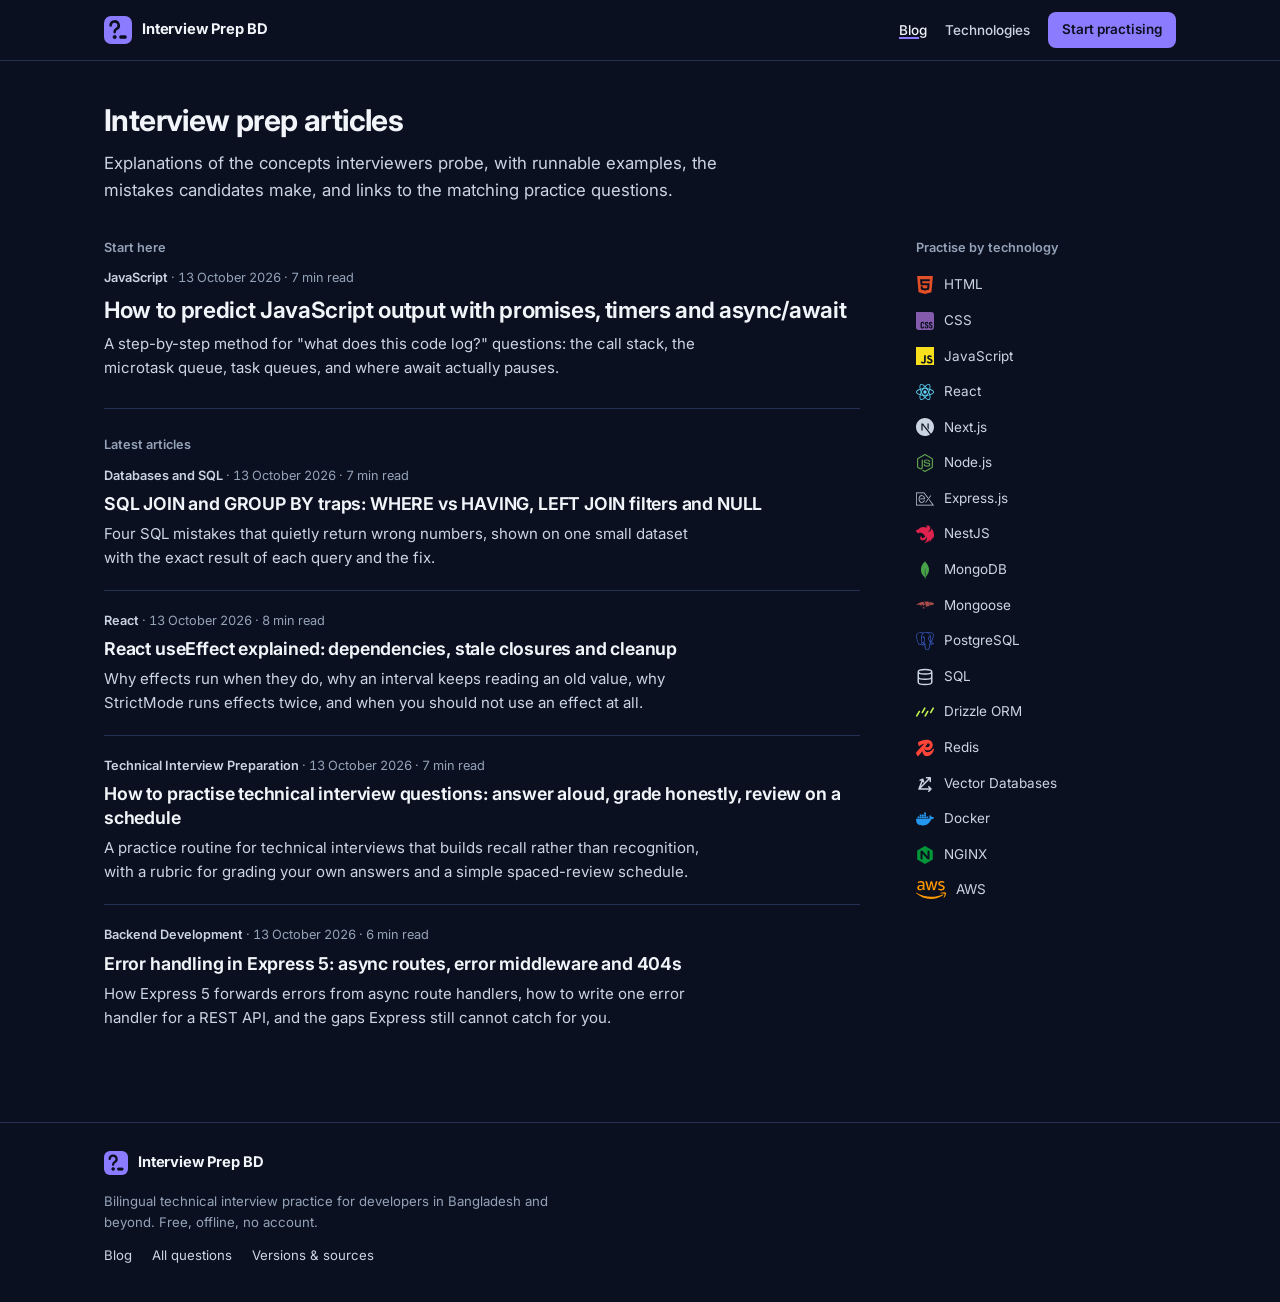
==== blog/index.html @ 9f789432 "Update UI, add blog" ====
<!doctype html>
<html lang="en" data-theme="dark">
<head>
<meta charset="utf-8">
<meta name="viewport" content="width=device-width, initial-scale=1, viewport-fit=cover">
<title>Interview prep articles | Interview Prep BD</title>
<meta name="description" content="Technical interview preparation articles on JavaScript, React, Node.js, SQL and more, with runnable examples and links to bilingual practice questions.">
<meta name="robots" content="noindex, follow">
<meta name="color-scheme" content="dark light">
<meta name="theme-color" content="#0B1020">
<link rel="icon" href="../assets/brand/favicon.svg" type="image/svg+xml">
<link rel="apple-touch-icon" href="../assets/brand/apple-touch-icon.png">
<link rel="preconnect" href="https://fonts.googleapis.com">
<link rel="preconnect" href="https://fonts.gstatic.com" crossorigin>
<link rel="stylesheet" href="https://fonts.googleapis.com/css2?family=Inter:wght@400;600;700&family=JetBrains+Mono:wght@400&display=swap">
<link rel="stylesheet" href="../styles.css">
<link rel="stylesheet" href="../blog/blog.css">
<script>try{var t=JSON.parse(localStorage.getItem('ipbd:state')).preferences.theme;if(t==='light'||t==='dark')document.documentElement.setAttribute('data-theme',t)}catch(e){}</script>
<script src="../blog/blog.js" defer></script>
</head>
<body class="blog">
<a class="skip-link" href="#main">Skip to main content</a>
<header class="site-head"><div class="site-head__in"><a class="site-brand" href="../"><svg viewBox="0 0 32 32" width="28" height="28" aria-hidden="true" focusable="false"><rect width="32" height="32" rx="8" class="mark-tile"/><g transform="translate(0 -.6)" class="mark-ink"><path d="M7.6 11.4a4.6 4.6 0 1 1 6.8 4c-1.4.8-2.2 1.6-2.2 3v.6" fill="none" stroke-width="3" stroke-linecap="round" stroke-linejoin="round"/><circle cx="12.2" cy="24.6" r="1.85"/><rect x="18" y="23.2" width="7.4" height="2.9" rx=".7"/></g></svg><span>Interview Prep BD</span></a><nav aria-label="Site"><ul class="site-nav"><li><a href="../blog/" aria-current="page">Blog</a></li><li><a href="../#/technologies">Technologies</a></li><li><a class="site-nav__cta" href="../#/practice">Start practising</a></li></ul></nav></div></header>
<main id="main" tabindex="-1">
<div class="blog-wrap"><header class="blog-head"><h1>Interview prep articles</h1><p class="post-lead">Explanations of the concepts interviewers probe, with runnable examples, the mistakes candidates make, and links to the matching practice questions.</p></header><div class="blog-grid"><div><section class="featured" aria-labelledby="featured-h"><h2 id="featured-h" class="label">Start here</h2><p class="post-meta"><span class="post-cat">JavaScript</span> · <time datetime="2026-10-13">13 October 2026</time> · 7 min read</p><h3 class="featured__title"><a href="../blog/javascript-event-loop-output-questions/">How to predict JavaScript output with promises, timers and async/await</a></h3><p class="post-item__desc">A step-by-step method for &quot;what does this code log?&quot; questions: the call stack, the microtask queue, task queues, and where await actually pauses.</p></section><section aria-labelledby="latest-h"><h2 id="latest-h" class="label">Latest articles</h2><ul class="post-list"><li class="post-item"><p class="post-meta"><span class="post-cat">Databases and SQL</span> · <time datetime="2026-10-13">13 October 2026</time> · 7 min read</p><h2 class="post-item__title"><a href="../blog/sql-joins-where-having-null/">SQL JOIN and GROUP BY traps: WHERE vs HAVING, LEFT JOIN filters and NULL</a></h2><p class="post-item__desc">Four SQL mistakes that quietly return wrong numbers, shown on one small dataset with the exact result of each query and the fix.</p></li><li class="post-item"><p class="post-meta"><span class="post-cat">React</span> · <time datetime="2026-10-13">13 October 2026</time> · 8 min read</p><h2 class="post-item__title"><a href="../blog/react-useeffect-dependencies-stale-closures/">React useEffect explained: dependencies, stale closures and cleanup</a></h2><p class="post-item__desc">Why effects run when they do, why an interval keeps reading an old value, why StrictMode runs effects twice, and when you should not use an effect at all.</p></li><li class="post-item"><p class="post-meta"><span class="post-cat">Technical Interview Preparation</span> · <time datetime="2026-10-13">13 October 2026</time> · 7 min read</p><h2 class="post-item__title"><a href="../blog/practise-technical-interview-answers/">How to practise technical interview questions: answer aloud, grade honestly, review on a schedule</a></h2><p class="post-item__desc">A practice routine for technical interviews that builds recall rather than recognition, with a rubric for grading your own answers and a simple spaced-review schedule.</p></li><li class="post-item"><p class="post-meta"><span class="post-cat">Backend Development</span> · <time datetime="2026-10-13">13 October 2026</time> · 6 min read</p><h2 class="post-item__title"><a href="../blog/express-5-error-handling/">Error handling in Express 5: async routes, error middleware and 404s</a></h2><p class="post-item__desc">How Express 5 forwards errors from async route handlers, how to write one error handler for a REST API, and the gaps Express still cannot catch for you.</p></li></ul></section></div><aside class="blog-aside"><section aria-labelledby="tech-h"><h2 id="tech-h" class="label">Practise by technology</h2><ul class="tech-links"><li><a href="../#/questions?tech=html"><svg class="tech-mark" viewBox="0 0 24 24" width="18.0" height="18" aria-hidden="true" focusable="false" style="--mark-d:#E34F26;--mark-l:#E34F26;"><path d="M1.5 0h21l-1.91 21.563L11.977 24l-8.564-2.438L1.5 0zm7.031 9.75l-.232-2.718 10.059.003.23-2.622L5.412 4.41l.698 8.01h9.126l-.326 3.426-2.91.804-2.955-.81-.188-2.11H6.248l.33 4.171L12 19.351l5.379-1.443.744-8.157H8.531z" fill="currentColor"/></svg><span>HTML</span></a></li><li><a href="../#/questions?tech=css"><svg class="tech-mark" viewBox="0 0 24 24" width="18.0" height="18" aria-hidden="true" focusable="false" style="--mark-d:#855CAD;--mark-l:#663399;"><path d="M0 0v20.16A3.84 3.84 0 0 0 3.84 24h16.32A3.84 3.84 0 0 0 24 20.16V3.84A3.84 3.84 0 0 0 20.16 0Zm14.256 13.08c1.56 0 2.28 1.08 2.304 2.64h-1.608c.024-.288-.048-.6-.144-.84-.096-.192-.288-.264-.552-.264-.456 0-.696.264-.696.84-.024.576.288.888.768 1.08.72.288 1.608.744 1.92 1.296q.432.648.432 1.656c0 1.608-.912 2.592-2.496 2.592-1.656 0-2.4-1.032-2.424-2.688h1.68c0 .792.264 1.176.792 1.176.264 0 .456-.072.552-.24.192-.312.24-1.176-.048-1.512-.312-.408-.912-.6-1.32-.816q-.828-.396-1.224-.936c-.24-.36-.36-.888-.36-1.536 0-1.44.936-2.472 2.424-2.448m5.4 0c1.584 0 2.304 1.08 2.328 2.64h-1.608c0-.288-.048-.6-.168-.84-.096-.192-.264-.264-.528-.264-.48 0-.72.264-.72.84s.288.888.792 1.08c.696.288 1.608.744 1.92 1.296.264.432.408.984.408 1.656.024 1.608-.888 2.592-2.472 2.592-1.68 0-2.424-1.056-2.448-2.688h1.68c0 .744.264 1.176.792 1.176.264 0 .456-.072.552-.24.216-.312.264-1.176-.048-1.512-.288-.408-.888-.6-1.32-.816-.552-.264-.96-.576-1.2-.936s-.36-.888-.36-1.536c-.024-1.44.912-2.472 2.4-2.448m-11.031.018c.711-.006 1.419.198 1.839.63.432.432.672 1.128.648 1.992H9.336c.024-.456-.096-.792-.432-.96-.312-.144-.768-.048-.888.24-.12.264-.192.576-.168.864v3.504c0 .744.264 1.128.768 1.128a.65.65 0 0 0 .552-.264c.168-.24.192-.552.168-.84h1.776c.096 1.632-.984 2.712-2.568 2.688-1.536 0-2.496-.864-2.472-2.472v-4.032c0-.816.24-1.44.696-1.848.432-.408 1.146-.624 1.857-.63" fill="currentColor"/></svg><span>CSS</span></a></li><li><a href="../#/questions?tech=javascript"><svg class="tech-mark" viewBox="0 0 24 24" width="18.0" height="18" aria-hidden="true" focusable="false" style="--mark-d:#F7DF1E;--mark-l:#A19114;"><path d="M0 0h24v24H0V0zm22.034 18.276c-.175-1.095-.888-2.015-3.003-2.873-.736-.345-1.554-.585-1.797-1.14-.091-.33-.105-.51-.046-.705.15-.646.915-.84 1.515-.66.39.12.75.42.976.9 1.034-.676 1.034-.676 1.755-1.125-.27-.42-.404-.601-.586-.78-.63-.705-1.469-1.065-2.834-1.034l-.705.089c-.676.165-1.32.525-1.71 1.005-1.14 1.291-.811 3.541.569 4.471 1.365 1.02 3.361 1.244 3.616 2.205.24 1.17-.87 1.545-1.966 1.41-.811-.18-1.26-.586-1.755-1.336l-1.83 1.051c.21.48.45.689.81 1.109 1.74 1.756 6.09 1.666 6.871-1.004.029-.09.24-.705.074-1.65l.046.067zm-8.983-7.245h-2.248c0 1.938-.009 3.864-.009 5.805 0 1.232.063 2.363-.138 2.711-.33.689-1.18.601-1.566.48-.396-.196-.597-.466-.83-.855-.063-.105-.11-.196-.127-.196l-1.825 1.125c.305.63.75 1.172 1.324 1.517.855.51 2.004.675 3.207.405.783-.226 1.458-.691 1.811-1.411.51-.93.402-2.07.397-3.346.012-2.054 0-4.109 0-6.179l.004-.056z" fill="currentColor"/></svg><span>JavaScript</span></a></li><li><a href="../#/questions?tech=react"><svg class="tech-mark" viewBox="0 0 24 24" width="18.0" height="18" aria-hidden="true" focusable="false" style="--mark-d:#61DAFB;--mark-l:#4499B0;"><path d="M14.23 12.004a2.236 2.236 0 0 1-2.235 2.236 2.236 2.236 0 0 1-2.236-2.236 2.236 2.236 0 0 1 2.235-2.236 2.236 2.236 0 0 1 2.236 2.236zm2.648-10.69c-1.346 0-3.107.96-4.888 2.622-1.78-1.653-3.542-2.602-4.887-2.602-.41 0-.783.093-1.106.278-1.375.793-1.683 3.264-.973 6.365C1.98 8.917 0 10.42 0 12.004c0 1.59 1.99 3.097 5.043 4.03-.704 3.113-.39 5.588.988 6.38.32.187.69.275 1.102.275 1.345 0 3.107-.96 4.888-2.624 1.78 1.654 3.542 2.603 4.887 2.603.41 0 .783-.09 1.106-.275 1.374-.792 1.683-3.263.973-6.365C22.02 15.096 24 13.59 24 12.004c0-1.59-1.99-3.097-5.043-4.032.704-3.11.39-5.587-.988-6.38-.318-.184-.688-.277-1.092-.278zm-.005 1.09v.006c.225 0 .406.044.558.127.666.382.955 1.835.73 3.704-.054.46-.142.945-.25 1.44-.96-.236-2.006-.417-3.107-.534-.66-.905-1.345-1.727-2.035-2.447 1.592-1.48 3.087-2.292 4.105-2.295zm-9.77.02c1.012 0 2.514.808 4.11 2.28-.686.72-1.37 1.537-2.02 2.442-1.107.117-2.154.298-3.113.538-.112-.49-.195-.964-.254-1.42-.23-1.868.054-3.32.714-3.707.19-.09.4-.127.563-.132zm4.882 3.05c.455.468.91.992 1.36 1.564-.44-.02-.89-.034-1.345-.034-.46 0-.915.01-1.36.034.44-.572.895-1.096 1.345-1.565zM12 8.1c.74 0 1.477.034 2.202.093.406.582.802 1.203 1.183 1.86.372.64.71 1.29 1.018 1.946-.308.655-.646 1.31-1.013 1.95-.38.66-.773 1.288-1.18 1.87-.728.063-1.466.098-2.21.098-.74 0-1.477-.035-2.202-.093-.406-.582-.802-1.204-1.183-1.86-.372-.64-.71-1.29-1.018-1.946.303-.657.646-1.313 1.013-1.954.38-.66.773-1.286 1.18-1.868.728-.064 1.466-.098 2.21-.098zm-3.635.254c-.24.377-.48.763-.704 1.16-.225.39-.435.782-.635 1.174-.265-.656-.49-1.31-.676-1.947.64-.15 1.315-.283 2.015-.386zm7.26 0c.695.103 1.365.23 2.006.387-.18.632-.405 1.282-.66 1.933-.2-.39-.41-.783-.64-1.174-.225-.392-.465-.774-.705-1.146zm3.063.675c.484.15.944.317 1.375.498 1.732.74 2.852 1.708 2.852 2.476-.005.768-1.125 1.74-2.857 2.475-.42.18-.88.342-1.355.493-.28-.958-.646-1.956-1.1-2.98.45-1.017.81-2.01 1.085-2.964zm-13.395.004c.278.96.645 1.957 1.1 2.98-.45 1.017-.812 2.01-1.086 2.964-.484-.15-.944-.318-1.37-.5-1.732-.737-2.852-1.706-2.852-2.474 0-.768 1.12-1.742 2.852-2.476.42-.18.88-.342 1.356-.494zm11.678 4.28c.265.657.49 1.312.676 1.948-.64.157-1.316.29-2.016.39.24-.375.48-.762.705-1.158.225-.39.435-.788.636-1.18zm-9.945.02c.2.392.41.783.64 1.175.23.39.465.772.705 1.143-.695-.102-1.365-.23-2.006-.386.18-.63.406-1.282.66-1.933zM17.92 16.32c.112.493.2.968.254 1.423.23 1.868-.054 3.32-.714 3.708-.147.09-.338.128-.563.128-1.012 0-2.514-.807-4.11-2.28.686-.72 1.37-1.536 2.02-2.44 1.107-.118 2.154-.3 3.113-.54zm-11.83.01c.96.234 2.006.415 3.107.532.66.905 1.345 1.727 2.035 2.446-1.595 1.483-3.092 2.295-4.11 2.295-.22-.005-.406-.05-.553-.132-.666-.38-.955-1.834-.73-3.703.054-.46.142-.944.25-1.438zm4.56.64c.44.02.89.034 1.345.034.46 0 .915-.01 1.36-.034-.44.572-.895 1.095-1.345 1.565-.455-.47-.91-.993-1.36-1.565z" fill="currentColor"/></svg><span>React</span></a></li><li><a href="../#/questions?tech=nextjs"><svg class="tech-mark" viewBox="0 0 24 24" width="18.0" height="18" aria-hidden="true" focusable="false"><path d="M18.665 21.978C16.758 23.255 14.465 24 12 24 5.377 24 0 18.623 0 12S5.377 0 12 0s12 5.377 12 12c0 3.583-1.574 6.801-4.067 9.001L9.219 7.2H7.2v9.596h1.615V9.251l9.85 12.727Zm-3.332-8.533 1.6 2.061V7.2h-1.6v6.245Z" fill="currentColor"/></svg><span>Next.js</span></a></li><li><a href="../#/questions?tech=nodejs"><svg class="tech-mark" viewBox="0 0 24 24" width="18.0" height="18" aria-hidden="true" focusable="false" style="--mark-d:#5FA04E;--mark-l:#5FA04E;"><path d="M11.998,24c-0.321,0-0.641-0.084-0.922-0.247l-2.936-1.737c-0.438-0.245-0.224-0.332-0.08-0.383 c0.585-0.203,0.703-0.25,1.328-0.604c0.065-0.037,0.151-0.023,0.218,0.017l2.256,1.339c0.082,0.045,0.197,0.045,0.272,0l8.795-5.076 c0.082-0.047,0.134-0.141,0.134-0.238V6.921c0-0.099-0.053-0.192-0.137-0.242l-8.791-5.072c-0.081-0.047-0.189-0.047-0.271,0 L3.075,6.68C2.99,6.729,2.936,6.825,2.936,6.921v10.15c0,0.097,0.054,0.189,0.139,0.235l2.409,1.392 c1.307,0.654,2.108-0.116,2.108-0.89V7.787c0-0.142,0.114-0.253,0.256-0.253h1.115c0.139,0,0.255,0.112,0.255,0.253v10.021 c0,1.745-0.95,2.745-2.604,2.745c-0.508,0-0.909,0-2.026-0.551L2.28,18.675c-0.57-0.329-0.922-0.945-0.922-1.604V6.921 c0-0.659,0.353-1.275,0.922-1.603l8.795-5.082c0.557-0.315,1.296-0.315,1.848,0l8.794,5.082c0.57,0.329,0.924,0.944,0.924,1.603 v10.15c0,0.659-0.354,1.273-0.924,1.604l-8.794,5.078C12.643,23.916,12.324,24,11.998,24z M19.099,13.993 c0-1.9-1.284-2.406-3.987-2.763c-2.731-0.361-3.009-0.548-3.009-1.187c0-0.528,0.235-1.233,2.258-1.233 c1.807,0,2.473,0.389,2.747,1.607c0.024,0.115,0.129,0.199,0.247,0.199h1.141c0.071,0,0.138-0.031,0.186-0.081 c0.048-0.054,0.074-0.123,0.067-0.196c-0.177-2.098-1.571-3.076-4.388-3.076c-2.508,0-4.004,1.058-4.004,2.833 c0,1.925,1.488,2.457,3.895,2.695c2.88,0.282,3.103,0.703,3.103,1.269c0,0.983-0.789,1.402-2.642,1.402 c-2.327,0-2.839-0.584-3.011-1.742c-0.02-0.124-0.126-0.215-0.253-0.215h-1.137c-0.141,0-0.254,0.112-0.254,0.253 c0,1.482,0.806,3.248,4.655,3.248C17.501,17.007,19.099,15.91,19.099,13.993z" fill="currentColor"/></svg><span>Node.js</span></a></li><li><a href="../#/questions?tech=express"><svg class="tech-mark" viewBox="0 0 24 24" width="18.0" height="18" aria-hidden="true" focusable="false"><path d="M12.262 16.666h1.146l6.975-9.325H19.22zm9.778 1.441v.004l-4.334-5.706-.557.74 4.873 6.682H.945V4.173h9.505l5.026 6.7.574-.772-4.374-5.928h.003l-.719-.945H0v17.544h24zM10.917 8.705a3.8 3.8 0 0 0-1.292-1.183q-.796-.45-1.916-.45c-.746 0-1.37.14-1.906.424a3.76 3.76 0 0 0-1.31 1.12 4.9 4.9 0 0 0-.75 1.581 7.17 7.17 0 0 0 0 3.696c.148.567.402 1.101.75 1.573a3.5 3.5 0 0 0 1.31 1.066q.803.39 1.906.389 1.77 0 2.739-.868.966-.867 1.328-2.457h-1.139q-.271 1.084-.977 1.734-.704.651-1.952.65-.812 0-1.392-.342a3.1 3.1 0 0 1-.957-.869 3.5 3.5 0 0 1-.551-1.182 5 5 0 0 1-.17-1.133 9 9 0 0 0-.015-.286 4.5 4.5 0 0 1 .015-.829c.047-.418.147-.83.296-1.223A3.7 3.7 0 0 1 5.54 9.05a2.9 2.9 0 0 1 .922-.742q.541-.28 1.246-.28c.47 0 .869.093 1.23.28q.541.281.922.742.379.461.587 1.057t.225 1.246H5.625l.004.957h6.182a7.3 7.3 0 0 0-.18-1.924 4.9 4.9 0 0 0-.715-1.68z" fill="currentColor"/></svg><span>Express.js</span></a></li><li><a href="../#/questions?tech=nestjs"><svg class="tech-mark" viewBox="0 0 24 24" width="18.0" height="18" aria-hidden="true" focusable="false" style="--mark-d:#E0234E;--mark-l:#E0234E;"><path d="M14.131.047c-.173 0-.334.037-.483.087.316.21.49.49.576.806.007.043.019.074.025.117a.681.681 0 0 1 .013.112c.024.545-.143.614-.26.936-.18.415-.13.861.086 1.22a.74.74 0 0 0 .074.137c-.235-1.568 1.073-1.803 1.314-2.293.019-.428-.334-.713-.613-.911a1.37 1.37 0 0 0-.732-.21zM16.102.4c-.024.143-.006.106-.012.18-.006.05-.006.112-.012.161-.013.05-.025.1-.044.149-.012.05-.03.1-.05.149l-.067.142c-.02.025-.031.05-.05.075l-.037.055a2.152 2.152 0 0 1-.093.124c-.037.038-.068.081-.112.112v.006c-.037.031-.074.068-.118.1-.13.099-.278.173-.415.266-.043.03-.087.056-.124.093a.906.906 0 0 0-.118.099c-.043.037-.074.074-.111.118-.031.037-.068.08-.093.124a1.582 1.582 0 0 0-.087.13c-.025.05-.043.093-.068.142-.019.05-.037.093-.05.143a2.007 2.007 0 0 0-.043.155c-.006.025-.006.056-.012.08-.007.025-.007.05-.013.075 0 .05-.006.105-.006.155 0 .037 0 .074.006.111 0 .05.006.1.019.155.006.05.018.1.03.15.02.049.032.098.05.148.013.03.031.062.044.087l-1.426-.552c-.241-.068-.477-.13-.719-.186l-.39-.093c-.372-.074-.75-.13-1.128-.167-.013 0-.019-.006-.031-.006A11.082 11.082 0 0 0 8.9 2.855c-.378.025-.756.074-1.134.136a12.45 12.45 0 0 0-.837.174l-.279.074c-.092.037-.18.08-.266.118l-.205.093c-.012.006-.024.006-.03.012-.063.031-.118.056-.174.087a2.738 2.738 0 0 0-.236.118c-.043.018-.086.043-.124.062a.559.559 0 0 1-.055.03c-.056.032-.112.063-.162.094a1.56 1.56 0 0 0-.148.093c-.044.03-.087.055-.124.086-.006.007-.013.007-.019.013-.037.025-.08.056-.118.087l-.012.012-.093.074c-.012.007-.025.019-.037.025-.031.025-.062.056-.093.08-.006.013-.019.02-.025.025-.037.038-.074.069-.111.106-.007 0-.007.006-.013.012a1.742 1.742 0 0 0-.111.106c-.007.006-.007.012-.013.012a1.454 1.454 0 0 0-.093.1c-.012.012-.03.024-.043.036a1.374 1.374 0 0 1-.106.112c-.006.012-.018.019-.024.03-.05.05-.093.1-.143.15l-.018.018c-.1.106-.205.211-.317.304-.111.1-.229.192-.347.273a3.777 3.777 0 0 1-.762.421c-.13.056-.267.106-.403.149-.26.056-.527.161-.756.18-.05 0-.105.012-.155.018l-.155.037-.149.056c-.05.019-.099.044-.148.068-.044.031-.093.056-.137.087a1.011 1.011 0 0 0-.124.106c-.043.03-.087.074-.124.111-.037.043-.074.08-.105.124-.031.05-.068.093-.093.143a1.092 1.092 0 0 0-.087.142c-.025.056-.05.106-.068.161-.019.05-.037.106-.056.161-.012.05-.025.1-.03.15 0 .005-.007.012-.007.018-.012.056-.012.13-.019.167C.006 7.95 0 7.986 0 8.03a.657.657 0 0 0 .074.31v.006c.019.037.044.075.069.112.024.037.05.074.08.111.031.031.068.069.106.1a.906.906 0 0 0 .117.099c.149.13.186.173.378.272.031.019.062.031.1.05.006 0 .012.006.018.006 0 .013 0 .019.006.031a1.272 1.272 0 0 0 .08.298c.02.037.032.074.05.111.007.013.013.025.02.031.024.05.049.093.073.137l.093.13c.031.037.069.08.106.118.037.037.074.068.118.105 0 0 .006.006.012.006.037.031.074.062.112.087a.986.986 0 0 0 .136.08c.043.025.093.05.142.069a.73.73 0 0 0 .124.043c.007.006.013.006.025.012.025.007.056.013.08.019-.018.335-.024.65.026.762.055.124.328-.254.6-.688-.036.428-.061.93 0 1.079.069.155.44-.329.763-.862 4.395-1.016 8.405 2.02 8.826 6.31-.08-.67-.905-1.041-1.283-.948-.186.458-.502 1.047-1.01 1.413.043-.41.025-.83-.062-1.24a4.009 4.009 0 0 1-.769 1.562c-.588.043-1.177-.242-1.487-.67-.025-.018-.031-.055-.05-.08-.018-.043-.037-.087-.05-.13a.515.515 0 0 1-.037-.13c-.006-.044-.006-.087-.006-.137v-.093a.992.992 0 0 1 .031-.13c.013-.043.025-.086.044-.13.024-.043.043-.087.074-.13.105-.298.105-.54-.087-.682a.706.706 0 0 0-.118-.062c-.024-.006-.055-.018-.08-.025l-.05-.018a.847.847 0 0 0-.13-.031.472.472 0 0 0-.13-.019 1.01 1.01 0 0 0-.136-.012c-.031 0-.062.006-.093.006a.484.484 0 0 0-.137.019c-.043.006-.086.012-.13.024a1.068 1.068 0 0 0-.13.044c-.043.018-.08.037-.124.056-.037.018-.074.043-.118.062-1.444.942-.582 3.148.403 3.787-.372.068-.75.148-.855.229l-.013.012c.267.161.546.298.837.416.397.13.818.247 1.004.297v.006a5.996 5.996 0 0 0 1.562.112c2.746-.192 4.996-2.281 5.405-5.033l.037.161c.019.112.043.23.056.347v.006c.012.056.018.112.025.162v.024c.006.056.012.112.012.162.006.068.012.136.012.204v.1c0 .03.007.067.007.098 0 .038-.007.075-.007.112v.087c0 .043-.006.08-.006.124 0 .025 0 .05-.006.08 0 .044-.006.087-.006.137-.006.018-.006.037-.006.055l-.02.143c0 .019 0 .037-.005.056-.007.062-.019.118-.025.18v.012l-.037.174v.018l-.037.167c0 .007-.007.02-.007.025a1.663 1.663 0 0 1-.043.168v.018c-.019.062-.037.118-.05.174-.006.006-.006.012-.006.012l-.056.186c-.024.062-.043.118-.068.18-.025.062-.043.124-.068.18-.025.062-.05.117-.074.18h-.007c-.024.055-.05.117-.08.173a.302.302 0 0 1-.019.043c-.006.006-.006.013-.012.019a5.867 5.867 0 0 1-1.742 2.082c-.05.031-.099.069-.149.106-.012.012-.03.018-.043.03a2.603 2.603 0 0 1-.136.094l.018.037h.007l.26-.037h.006c.161-.025.322-.056.483-.087.044-.006.093-.019.137-.031l.087-.019c.043-.006.086-.018.13-.024.037-.013.074-.02.111-.031.62-.15 1.221-.354 1.798-.595a9.926 9.926 0 0 1-3.85 3.142c.714-.05 1.426-.167 2.114-.366a9.903 9.903 0 0 0 5.857-4.68 9.893 9.893 0 0 1-1.667 3.986 9.758 9.758 0 0 0 1.655-1.376 9.824 9.824 0 0 0 2.61-5.268c.21.98.272 1.99.18 2.987 4.474-6.241.371-12.712-1.346-14.416-.006-.013-.012-.019-.012-.031-.006.006-.006.006-.006.012 0-.006 0-.006-.007-.012 0 .074-.006.148-.012.223a8.34 8.34 0 0 1-.062.415c-.03.136-.068.273-.105.41-.044.13-.093.266-.15.396a5.322 5.322 0 0 1-.185.378 4.735 4.735 0 0 1-.477.688c-.093.111-.192.21-.292.31a3.994 3.994 0 0 1-.18.155l-.142.124a3.459 3.459 0 0 1-.347.241 4.295 4.295 0 0 1-.366.211c-.13.062-.26.118-.39.174a4.364 4.364 0 0 1-.818.223c-.143.025-.285.037-.422.05a4.914 4.914 0 0 1-.297.012 4.66 4.66 0 0 1-.422-.025 3.137 3.137 0 0 1-.421-.062 3.136 3.136 0 0 1-.415-.105h-.007c.137-.013.273-.025.41-.05a4.493 4.493 0 0 0 .818-.223c.136-.05.266-.112.39-.174.13-.062.248-.13.372-.204.118-.08.235-.161.347-.248.112-.087.217-.18.316-.279.105-.093.198-.198.291-.304.093-.111.18-.223.26-.334.013-.019.026-.044.038-.062.062-.1.124-.199.18-.298a4.272 4.272 0 0 0 .334-.775c.044-.13.075-.266.106-.403.025-.142.05-.278.062-.415.012-.142.025-.285.025-.421 0-.1-.007-.199-.013-.298a6.726 6.726 0 0 0-.05-.415 4.493 4.493 0 0 0-.092-.415c-.044-.13-.087-.267-.137-.397-.05-.13-.111-.26-.173-.384-.069-.124-.137-.248-.211-.366a6.843 6.843 0 0 0-.248-.34c-.093-.106-.186-.212-.285-.317a3.878 3.878 0 0 0-.161-.155c-.28-.217-.57-.421-.862-.607a1.154 1.154 0 0 0-.124-.062 2.415 2.415 0 0 0-.589-.26Z" fill="currentColor"/></svg><span>NestJS</span></a></li><li><a href="../#/questions?tech=mongodb"><svg class="tech-mark" viewBox="0 0 24 24" width="18.0" height="18" aria-hidden="true" focusable="false" style="--mark-d:#47A248;--mark-l:#47A248;"><path d="M17.193 9.555c-1.264-5.58-4.252-7.414-4.573-8.115-.28-.394-.53-.954-.735-1.44-.036.495-.055.685-.523 1.184-.723.566-4.438 3.682-4.74 10.02-.282 5.912 4.27 9.435 4.888 9.884l.07.05A73.49 73.49 0 0111.91 24h.481c.114-1.032.284-2.056.51-3.07.417-.296.604-.463.85-.693a11.342 11.342 0 003.639-8.464c.01-.814-.103-1.662-.197-2.218zm-5.336 8.195s0-8.291.275-8.29c.213 0 .49 10.695.49 10.695-.381-.045-.765-1.76-.765-2.405z" fill="currentColor"/></svg><span>MongoDB</span></a></li><li><a href="../#/questions?tech=mongoose"><svg class="tech-mark" viewBox="0 0 24 24" width="18.0" height="18" aria-hidden="true" focusable="false" style="--mark-d:#AC4C4C;--mark-l:#880000;"><path d="M14.014 7.37a9.162 9.162 0 0 0-.808.025c-.218.017-.434.072-.65.11.229.118.456.213.68.315.225.103.436.232.629.387-.253-.097-.499-.208-.752-.298a8.046 8.046 0 0 0-1.624-.421c-.273-.037-.546-.073-.819.005-.276.078-.354.18-.38.458-.04.46.098.887.281 1.298a4.432 4.432 0 0 0 1.185 1.573c.391.335.825.598 1.305.787.136.053.274.103.411.155l-.009.032c-.263-.072-.532-.126-.787-.22a4.14 4.14 0 0 1-1.222-.73 4.16 4.16 0 0 1-1.007-1.22 3.43 3.43 0 0 1-.43-1.609l-.012.005C4.891 7.488.402 11.595.035 11.94l-.034.014c-.002.005 0 .01.003.016L0 11.974l.005-.002c.004.008.01.016.013.024.087-.019.173-.042.26-.054l.069-.01c.324-.115.655-.205.997-.253.484-.069.985-.159 1.48-.156.468.002.943.074 1.402.153.129.022.255.052.38.087.335.075.65.21.933.391l.06.03c.403.19.758.47 1.038.811.052.057.141.116.187.178.096.114.142.236.303.363v-1.737h2.01l.939 1.733.942-1.733h2.07v3.357l.343-.226s.375-1 2.116-1.14l1.996-.064c-.308-.637-.307-.637-.159-.83.147-.19 1.28-.314 1.48-.433l2.912-.588c.007-.022.015.012.03.007.072-.022.147-.037.25-.061l.66-.16c.042-.025.093-.034.14-.05.308-.107.577-.245.726-.573.145-.319.339-.616.41-.967.022-.111.003-.208-.078-.288-.097-.096-.222-.138-.35-.171-.421-.173-.84-.35-1.264-.513-.261-.101-.529-.185-.795-.27a30.574 30.574 0 0 0-.794-.243c-.244-.072-.49-.138-.736-.205-.24-.066-.48-.133-.72-.192-.282-.07-.565-.13-.847-.195-.215-.05-.428-.102-.644-.146-.234-.047-.47-.089-.706-.13-.302-.053-.602-.112-.905-.153-.366-.05-.734-.082-1.101-.125-.345-.04-.691-.065-1.038-.07zm-3.303.767a.154.154 0 0 1 .056.007c.42.13.83.277 1.216.491.365.203.695.45.979.756.012.013.02.028.036.05l-.645-.293-.021.026.37.551-.022.022a1.986 1.986 0 0 0-.665-.322l-.02.02.633.74-.416-.136-.017.02c.163.27.376.505.58.775-.354-.2-.665-.42-.956-.669a4.488 4.488 0 0 1-1.01-1.185c-.107-.19-.201-.385-.222-.606a.468.468 0 0 1 .011-.15.123.123 0 0 1 .113-.097zm5.424.668c.154.002.311-.006.464.015.278.037.555.092.832.14.158.027.317.052.474.086.297.064.594.133.89.2.196.046.392.092.587.14l-.329.161c-.365.027-.731.055-1.097.057a3.268 3.268 0 0 1-.675-.074c-.28-.058-.514-.196-.652-.466-.02-.04-.09-.063-.14-.078-.18-.054-.362-.1-.544-.168.063-.005.126-.014.19-.013zm3.223 2.635.005.02c-.08.022-.16.042-.239.067-.455.14-.916.266-1.363.428-.28.101-.544.25-.81.388-.233.119-.315.322-.287.575.019.162.04.324.055.488a1.786 1.786 0 0 1-.288-.701c-.035-.169.058-.273.18-.365.238-.178.496-.318.777-.41.35-.117.702-.233 1.059-.325.251-.065.513-.09.77-.133.048-.008.094-.021.141-.032zM9.141 13.955v2.676h1.869l.064-.066v-2.61l-.97 1.495z" fill="currentColor"/></svg><span>Mongoose</span></a></li><li><a href="../#/questions?tech=postgresql"><svg class="tech-mark" viewBox="0 0 24 24" width="18.0" height="18" aria-hidden="true" focusable="false" style="--mark-d:#4169E1;--mark-l:#4169E1;"><path d="M23.5594 14.7228a.5269.5269 0 0 0-.0563-.1191c-.139-.2632-.4768-.3418-1.0074-.2321-1.6533.3411-2.2935.1312-2.5256-.0191 1.342-2.0482 2.445-4.522 3.0411-6.8297.2714-1.0507.7982-3.5237.1222-4.7316a1.5641 1.5641 0 0 0-.1509-.235C21.6931.9086 19.8007.0248 17.5099.0005c-1.4947-.0158-2.7705.3461-3.1161.4794a9.449 9.449 0 0 0-.5159-.0816 8.044 8.044 0 0 0-1.3114-.1278c-1.1822-.0184-2.2038.2642-3.0498.8406-.8573-.3211-4.7888-1.645-7.2219.0788C.9359 2.1526.3086 3.8733.4302 6.3043c.0409.818.5069 3.334 1.2423 5.7436.4598 1.5065.9387 2.7019 1.4334 3.582.553.9942 1.1259 1.5933 1.7143 1.7895.4474.1491 1.1327.1441 1.8581-.7279.8012-.9635 1.5903-1.8258 1.9446-2.2069.4351.2355.9064.3625 1.39.3772a.0569.0569 0 0 0 .0004.0041 11.0312 11.0312 0 0 0-.2472.3054c-.3389.4302-.4094.5197-1.5002.7443-.3102.064-1.1344.2339-1.1464.8115-.0025.1224.0329.2309.0919.3268.2269.4231.9216.6097 1.015.6331 1.3345.3335 2.5044.092 3.3714-.6787-.017 2.231.0775 4.4174.3454 5.0874.2212.5529.7618 1.9045 2.4692 1.9043.2505 0 .5263-.0291.8296-.0941 1.7819-.3821 2.5557-1.1696 2.855-2.9059.1503-.8707.4016-2.8753.5388-4.1012.0169-.0703.0357-.1207.057-.1362.0007-.0005.0697-.0471.4272.0307a.3673.3673 0 0 0 .0443.0068l.2539.0223.0149.001c.8468.0384 1.9114-.1426 2.5312-.4308.6438-.2988 1.8057-1.0323 1.5951-1.6698zM2.371 11.8765c-.7435-2.4358-1.1779-4.8851-1.2123-5.5719-.1086-2.1714.4171-3.6829 1.5623-4.4927 1.8367-1.2986 4.8398-.5408 6.108-.13-.0032.0032-.0066.0061-.0098.0094-2.0238 2.044-1.9758 5.536-1.9708 5.7495-.0002.0823.0066.1989.0162.3593.0348.5873.0996 1.6804-.0735 2.9184-.1609 1.1504.1937 2.2764.9728 3.0892.0806.0841.1648.1631.2518.2374-.3468.3714-1.1004 1.1926-1.9025 2.1576-.5677.6825-.9597.5517-1.0886.5087-.3919-.1307-.813-.5871-1.2381-1.3223-.4796-.839-.9635-2.0317-1.4155-3.5126zm6.0072 5.0871c-.1711-.0428-.3271-.1132-.4322-.1772.0889-.0394.2374-.0902.4833-.1409 1.2833-.2641 1.4815-.4506 1.9143-1.0002.0992-.126.2116-.2687.3673-.4426a.3549.3549 0 0 0 .0737-.1298c.1708-.1513.2724-.1099.4369-.0417.156.0646.3078.26.3695.4752.0291.1016.0619.2945-.0452.4444-.9043 1.2658-2.2216 1.2494-3.1676 1.0128zm2.094-3.988-.0525.141c-.133.3566-.2567.6881-.3334 1.003-.6674-.0021-1.3168-.2872-1.8105-.8024-.6279-.6551-.9131-1.5664-.7825-2.5004.1828-1.3079.1153-2.4468.079-3.0586-.005-.0857-.0095-.1607-.0122-.2199.2957-.2621 1.6659-.9962 2.6429-.7724.4459.1022.7176.4057.8305.928.5846 2.7038.0774 3.8307-.3302 4.7363-.084.1866-.1633.3629-.2311.5454zm7.3637 4.5725c-.0169.1768-.0358.376-.0618.5959l-.146.4383a.3547.3547 0 0 0-.0182.1077c-.0059.4747-.054.6489-.115.8693-.0634.2292-.1353.4891-.1794 1.0575-.11 1.4143-.8782 2.2267-2.4172 2.5565-1.5155.3251-1.7843-.4968-2.0212-1.2217a6.5824 6.5824 0 0 0-.0769-.2266c-.2154-.5858-.1911-1.4119-.1574-2.5551.0165-.5612-.0249-1.9013-.3302-2.6462.0044-.2932.0106-.5909.019-.8918a.3529.3529 0 0 0-.0153-.1126 1.4927 1.4927 0 0 0-.0439-.208c-.1226-.4283-.4213-.7866-.7797-.9351-.1424-.059-.4038-.1672-.7178-.0869.067-.276.1831-.5875.309-.9249l.0529-.142c.0595-.16.134-.3257.213-.5012.4265-.9476 1.0106-2.2453.3766-5.1772-.2374-1.0981-1.0304-1.6343-2.2324-1.5098-.7207.0746-1.3799.3654-1.7088.5321a5.6716 5.6716 0 0 0-.1958.1041c.0918-1.1064.4386-3.1741 1.7357-4.4823a4.0306 4.0306 0 0 1 .3033-.276.3532.3532 0 0 0 .1447-.0644c.7524-.5706 1.6945-.8506 2.802-.8325.4091.0067.8017.0339 1.1742.081 1.939.3544 3.2439 1.4468 4.0359 2.3827.8143.9623 1.2552 1.9315 1.4312 2.4543-1.3232-.1346-2.2234.1268-2.6797.779-.9926 1.4189.543 4.1729 1.2811 5.4964.1353.2426.2522.4522.2889.5413.2403.5825.5515.9713.7787 1.2552.0696.087.1372.1714.1885.245-.4008.1155-1.1208.3825-1.0552 1.717-.0123.1563-.0423.4469-.0834.8148-.0461.2077-.0702.4603-.0994.7662zm.8905-1.6211c-.0405-.8316.2691-.9185.5967-1.0105a2.8566 2.8566 0 0 0 .135-.0406 1.202 1.202 0 0 0 .1342.103c.5703.3765 1.5823.4213 3.0068.1344-.2016.1769-.5189.3994-.9533.6011-.4098.1903-1.0957.333-1.7473.3636-.7197.0336-1.0859-.0807-1.1721-.151zm.5695-9.2712c-.0059.3508-.0542.6692-.1054 1.0017-.055.3576-.112.7274-.1264 1.1762-.0142.4368.0404.8909.0932 1.3301.1066.887.216 1.8003-.2075 2.7014a3.5272 3.5272 0 0 1-.1876-.3856c-.0527-.1276-.1669-.3326-.3251-.6162-.6156-1.1041-2.0574-3.6896-1.3193-4.7446.3795-.5427 1.3408-.5661 2.1781-.463zm.2284 7.0137a12.3762 12.3762 0 0 0-.0853-.1074l-.0355-.0444c.7262-1.1995.5842-2.3862.4578-3.4385-.0519-.4318-.1009-.8396-.0885-1.2226.0129-.4061.0666-.7543.1185-1.0911.0639-.415.1288-.8443.1109-1.3505.0134-.0531.0188-.1158.0118-.1902-.0457-.4855-.5999-1.938-1.7294-3.253-.6076-.7073-1.4896-1.4972-2.6889-2.0395.5251-.1066 1.2328-.2035 2.0244-.1859 2.0515.0456 3.6746.8135 4.8242 2.2824a.908.908 0 0 1 .0667.1002c.7231 1.3556-.2762 6.2751-2.9867 10.5405zm-8.8166-6.1162c-.025.1794-.3089.4225-.6211.4225a.5821.5821 0 0 1-.0809-.0056c-.1873-.026-.3765-.144-.5059-.3156-.0458-.0605-.1203-.178-.1055-.2844.0055-.0401.0261-.0985.0925-.1488.1182-.0894.3518-.1226.6096-.0867.3163.0441.6426.1938.6113.4186zm7.9305-.4114c.0111.0792-.049.201-.1531.3102-.0683.0717-.212.1961-.4079.2232a.5456.5456 0 0 1-.075.0052c-.2935 0-.5414-.2344-.5607-.3717-.024-.1765.2641-.3106.5611-.352.297-.0414.6111.0088.6356.1851z" fill="currentColor"/></svg><span>PostgreSQL</span></a></li><li><a href="../#/questions?tech=sql"><svg class="tech-mark" viewBox="0 0 24 24" width="18.0" height="18" aria-hidden="true" focusable="false"><path d="M12 8c4.97 0 9-1.34 9-3s-4.03-3-9-3-9 1.34-9 3 4.03 3 9 3z M21 12c0 1.66-4 3-9 3s-9-1.34-9-3 M3 5v14c0 1.66 4 3 9 3s9-1.34 9-3V5" fill="none" stroke="currentColor" stroke-width="2" stroke-linecap="round" stroke-linejoin="round"/></svg><span>SQL</span></a></li><li><a href="../#/questions?tech=drizzle"><svg class="tech-mark" viewBox="0 0 24 24" width="18.0" height="18" aria-hidden="true" focusable="false" style="--mark-d:#C5F74F;--mark-l:#76942F;"><path d="M5.353 11.823a1.036 1.036 0 0 0-.395-1.422 1.063 1.063 0 0 0-1.437.399L.138 16.702a1.035 1.035 0 0 0 .395 1.422 1.063 1.063 0 0 0 1.437-.398l3.383-5.903Zm11.216 0a1.036 1.036 0 0 0-.394-1.422 1.064 1.064 0 0 0-1.438.399l-3.382 5.902a1.036 1.036 0 0 0 .394 1.422c.506.283 1.15.104 1.438-.398l3.382-5.903Zm7.293-4.525a1.036 1.036 0 0 0-.395-1.422 1.062 1.062 0 0 0-1.437.399l-3.383 5.902a1.036 1.036 0 0 0 .395 1.422 1.063 1.063 0 0 0 1.437-.399l3.383-5.902Zm-11.219 0a1.035 1.035 0 0 0-.394-1.422 1.064 1.064 0 0 0-1.438.398l-3.382 5.903a1.036 1.036 0 0 0 .394 1.422c.506.282 1.15.104 1.438-.399l3.382-5.902Z" fill="currentColor"/></svg><span>Drizzle ORM</span></a></li><li><a href="../#/questions?tech=redis"><svg class="tech-mark" viewBox="0 0 24 24" width="18.0" height="18" aria-hidden="true" focusable="false" style="--mark-d:#FF4438;--mark-l:#FF4438;"><path d="M22.71 13.145c-1.66 2.092-3.452 4.483-7.038 4.483-3.203 0-4.397-2.825-4.48-5.12.701 1.484 2.073 2.685 4.214 2.63 4.117-.133 6.94-3.852 6.94-7.239 0-4.05-3.022-6.972-8.268-6.972-3.752 0-8.4 1.428-11.455 3.685C2.59 6.937 3.885 9.958 4.35 9.626c2.648-1.904 4.748-3.13 6.784-3.744C8.12 9.244.886 17.05 0 18.425c.1 1.261 1.66 4.648 2.424 4.648.232 0 .431-.133.664-.365a100.49 100.49 0 0 0 5.54-6.765c.222 3.104 1.748 6.898 6.014 6.898 3.819 0 7.604-2.756 9.33-8.965.2-.764-.73-1.361-1.261-.73zm-4.349-5.013c0 1.959-1.926 2.922-3.685 2.922-.941 0-1.664-.247-2.235-.568 1.051-1.592 2.092-3.225 3.21-4.973 1.972.334 2.71 1.43 2.71 2.619z" fill="currentColor"/></svg><span>Redis</span></a></li><li><a href="../#/questions?tech=vectordb"><svg class="tech-mark" viewBox="0 0 24 24" width="18.0" height="18" aria-hidden="true" focusable="false"><path d="M4 20 19 5 M19 5h-5 M19 5v5 M4 20h16 M20 20l-3-3 M20 20l-3 3 M4 20 9 7 M9 7l-3.4 1.2 M9 7l1 3.4" fill="none" stroke="currentColor" stroke-width="2" stroke-linecap="round" stroke-linejoin="round"/></svg><span>Vector Databases</span></a></li><li><a href="../#/questions?tech=docker"><svg class="tech-mark" viewBox="0 0 24 24" width="18.0" height="18" aria-hidden="true" focusable="false" style="--mark-d:#2496ED;--mark-l:#2496ED;"><path d="M13.983 11.078h2.119a.186.186 0 00.186-.185V9.006a.186.186 0 00-.186-.186h-2.119a.185.185 0 00-.185.185v1.888c0 .102.083.185.185.185m-2.954-5.43h2.118a.186.186 0 00.186-.186V3.574a.186.186 0 00-.186-.185h-2.118a.185.185 0 00-.185.185v1.888c0 .102.082.185.185.185m0 2.716h2.118a.187.187 0 00.186-.186V6.29a.186.186 0 00-.186-.185h-2.118a.185.185 0 00-.185.185v1.887c0 .102.082.185.185.186m-2.93 0h2.12a.186.186 0 00.184-.186V6.29a.185.185 0 00-.185-.185H8.1a.185.185 0 00-.185.185v1.887c0 .102.083.185.185.186m-2.964 0h2.119a.186.186 0 00.185-.186V6.29a.185.185 0 00-.185-.185H5.136a.186.186 0 00-.186.185v1.887c0 .102.084.185.186.186m5.893 2.715h2.118a.186.186 0 00.186-.185V9.006a.186.186 0 00-.186-.186h-2.118a.185.185 0 00-.185.185v1.888c0 .102.082.185.185.185m-2.93 0h2.12a.185.185 0 00.184-.185V9.006a.185.185 0 00-.184-.186h-2.12a.185.185 0 00-.184.185v1.888c0 .102.083.185.185.185m-2.964 0h2.119a.185.185 0 00.185-.185V9.006a.185.185 0 00-.184-.186h-2.12a.186.186 0 00-.186.186v1.887c0 .102.084.185.186.185m-2.92 0h2.12a.185.185 0 00.184-.185V9.006a.185.185 0 00-.184-.186h-2.12a.185.185 0 00-.184.185v1.888c0 .102.082.185.185.185M23.763 9.89c-.065-.051-.672-.51-1.954-.51-.338.001-.676.03-1.01.087-.248-1.7-1.653-2.53-1.716-2.566l-.344-.199-.226.327c-.284.438-.49.922-.612 1.43-.23.97-.09 1.882.403 2.661-.595.332-1.55.413-1.744.42H.751a.751.751 0 00-.75.748 11.376 11.376 0 00.692 4.062c.545 1.428 1.355 2.48 2.41 3.124 1.18.723 3.1 1.137 5.275 1.137.983.003 1.963-.086 2.93-.266a12.248 12.248 0 003.823-1.389c.98-.567 1.86-1.288 2.61-2.136 1.252-1.418 1.998-2.997 2.553-4.4h.221c1.372 0 2.215-.549 2.68-1.009.309-.293.55-.65.707-1.046l.098-.288Z" fill="currentColor"/></svg><span>Docker</span></a></li><li><a href="../#/questions?tech=nginx"><svg class="tech-mark" viewBox="0 0 24 24" width="18.0" height="18" aria-hidden="true" focusable="false" style="--mark-d:#009639;--mark-l:#009639;"><path d="M12 0L1.605 6v12L12 24l10.395-6V6L12 0zm6 16.59c0 .705-.646 1.29-1.529 1.29-.631 0-1.351-.255-1.801-.81l-6-7.141v6.66c0 .721-.57 1.29-1.274 1.29H7.32c-.721 0-1.29-.6-1.29-1.29V7.41c0-.705.63-1.29 1.5-1.29.646 0 1.38.255 1.83.81l5.97 7.141V7.41c0-.721.6-1.29 1.29-1.29h.075c.72 0 1.29.6 1.29 1.29v9.18H18z" fill="currentColor"/></svg><span>NGINX</span></a></li><li><a href="../#/questions?tech=aws"><svg class="tech-mark" viewBox="0.7 26.15 126.6 75.7" width="30.1" height="18" aria-hidden="true" focusable="false" style="--mark-d:#FF9900;--mark-l:#CC7A00;"><path d="M108.59 26.148c-1.852 0-3.622.211-5.305.715-1.684.504-3.117 1.223-4.379 2.188a10.829 10.829 0 0 0-3.031 3.453c-.757 1.348-1.137 2.906-1.137 4.676 0 2.187.716 4.25 2.106 6.105 1.386 1.895 3.66 3.324 6.734 4.293l6.106 1.895c2.062.675 3.496 1.391 4.254 2.191.757.801 1.136 1.765 1.136 2.945 0 1.726-.758 3.074-2.191 4-1.43.925-3.492 1.391-6.145 1.391-1.687 0-3.328-.168-5.011-.504a23.102 23.102 0 0 1-4.633-1.476c-.421-.168-.801-.336-1.051-.418a2.357 2.357 0 0 0-.758-.13c-.634 0-.969.423-.969 1.305v2.149a2.919 2.919 0 0 0 .254 1.18c.168.38.629.8 1.305 1.18 1.094.628 2.734 1.179 4.84 1.683 2.105.504 4.297.758 6.484.758 2.15 0 4.129-.297 6.024-.883 1.808-.551 3.367-1.309 4.672-2.36 1.304-1.01 2.316-2.273 3.074-3.707.714-1.429 1.094-3.07 1.094-4.882 0-2.188-.633-4.168-1.938-5.895-1.304-1.727-3.491-3.074-6.523-4.043l-5.98-1.895c-2.23-.713-3.79-1.516-4.634-2.316-.84-.797-1.261-1.808-1.261-2.988 0-1.726.671-2.95 1.98-3.746 1.305-.801 3.199-1.18 5.598-1.18 2.988 0 5.683.547 8.086 1.64.714.337 1.261.508 1.597.508.633 0 .969-.463.969-1.347v-1.98c0-.59-.125-1.051-.379-1.391-.25-.378-.672-.715-1.262-1.051-.422-.254-1.011-.504-1.77-.758a32.528 32.528 0 0 0-2.398-.676c-.886-.168-1.769-.336-2.738-.46a21.347 21.347 0 0 0-2.82-.169zm-86.822.082c-2.316 0-4.508.254-6.57.801-2.063.505-3.831 1.137-5.303 1.895-.59.297-.97.59-1.18.883-.211.296-.293.8-.293 1.476v2.063c0 .882.293 1.304.883 1.304.168 0 .378-.043.674-.125.293-.086.796-.254 1.472-.547a33.416 33.416 0 0 1 4.547-1.433A19.176 19.176 0 0 1 20.547 32c3.242 0 5.513.633 6.863 1.938 1.304 1.303 1.98 3.534 1.98 6.734v3.074c-1.683-.379-3.283-.715-4.843-.926-1.558-.21-3.031-.336-4.461-.336-4.34 0-7.75 1.094-10.316 3.286-2.571 2.187-3.832 5.093-3.832 8.671 0 3.368 1.05 6.063 3.113 8.086 2.066 2.02 4.887 3.032 8.422 3.032 4.97 0 9.097-1.938 12.379-5.813a34.153 34.153 0 0 0 1.304 2.484 13.28 13.28 0 0 0 1.516 1.98c.422.38.844.59 1.266.59.334 0 .714-.128 1.093-.378l2.653-1.77c.546-.42.8-.843.8-1.261a1.86 1.86 0 0 0-.293-.97 22.469 22.469 0 0 1-1.347-3.03c-.297-.925-.465-2.19-.465-3.75h-.086V40c0-4.633-1.176-8.086-3.492-10.36-2.36-2.273-6.025-3.41-11.033-3.41zm19.58 1.012c-.676 0-1.012.379-1.012 1.051 0 .297.129.844.379 1.687l9.894 32.547c.254.8.547 1.387.887 1.641.336.297.84.422 1.598.422h3.62c.759 0 1.347-.125 1.684-.422.34-.293.591-.84.801-1.684l6.485-27.117 6.527 27.16c.168.84.46 1.387.8 1.684.337.292.883.422 1.684.422h3.621c.715 0 1.262-.167 1.598-.422.34-.253.633-.8.887-1.64L90.949 30.02c.168-.46.25-.797.293-1.051.043-.254.086-.466.086-.676 0-.715-.379-1.05-1.055-1.05H86.36c-.757 0-1.308.166-1.644.421-.293.25-.59.8-.84 1.64L76.59 57.517l-6.653-28.211c-.166-.8-.464-1.39-.8-1.64-.336-.298-.884-.423-1.684-.423h-3.367c-.758 0-1.348.167-1.688.422-.335.25-.588.8-.796 1.64l-6.57 27.876-7.075-27.875c-.25-.8-.504-1.39-.84-1.64-.297-.298-.844-.423-1.644-.423h-4.125zM21.64 47.496a31.816 31.816 0 0 1 3.96.25 34.401 34.401 0 0 1 3.872.719v1.765c0 1.435-.168 2.653-.422 3.665-.25 1.01-.758 1.895-1.43 2.695-1.137 1.262-2.484 2.187-4 2.695-1.516.504-2.949.758-4.336.758-1.937 0-3.41-.508-4.422-1.559-1.054-1.01-1.558-2.484-1.558-4.464 0-2.106.675-3.704 2.062-4.84 1.391-1.137 3.454-1.684 6.274-1.684zM118 73.348c-4.432.063-9.664 1.052-13.621 3.832-1.223.883-1.012 2.062.336 1.894 4.508-.547 14.44-1.726 16.21.547 1.77 2.23-1.976 11.62-3.663 15.79-.504 1.26.59 1.769 1.726.8 7.41-6.231 9.348-19.242 7.832-21.137-.757-.925-4.388-1.79-8.82-1.726zM1.63 75.859c-.926.116-1.347 1.236-.368 2.121 16.508 14.902 38.359 23.872 62.613 23.872 17.305 0 37.43-5.43 51.281-15.66 2.273-1.689.298-4.254-2.02-3.204-15.533 6.57-32.421 9.77-47.788 9.77-22.778 0-44.8-6.273-62.653-16.633-.39-.231-.755-.304-1.064-.266z" fill="currentColor"/></svg><span>AWS</span></a></li></ul></section></aside></div></div>
</main>
<footer class="site-foot"><div class="site-foot__in"><a class="site-brand" href="../"><svg viewBox="0 0 32 32" width="24" height="24" aria-hidden="true" focusable="false"><rect width="32" height="32" rx="8" class="mark-tile"/><g transform="translate(0 -.6)" class="mark-ink"><path d="M7.6 11.4a4.6 4.6 0 1 1 6.8 4c-1.4.8-2.2 1.6-2.2 3v.6" fill="none" stroke-width="3" stroke-linecap="round" stroke-linejoin="round"/><circle cx="12.2" cy="24.6" r="1.85"/><rect x="18" y="23.2" width="7.4" height="2.9" rx=".7"/></g></svg><span>Interview Prep BD</span></a><p>Bilingual technical interview practice for developers in Bangladesh and beyond. Free, offline, no account.</p><ul class="site-foot__links"><li><a href="../blog/">Blog</a></li><li><a href="../#/questions">All questions</a></li><li><a href="../#/sources">Versions &amp; sources</a></li></ul></div></footer>
</body>
</html>
---- styles.css ----
/* ==========================================================================
   Interview Prep BD — design system
   Dark developer-tool theme (default) + light theme. No external CSS deps.
   ========================================================================== */

:root {
  --bg: #0B1020;
  --bg-elev: #0E1528;
  --sidebar: #101729;
  --card: #151E33;
  --card-2: #1A2540;
  --card-hover: #1C2844;
  --border: #243150;
  --border-strong: #31416A;
  --text: #F1F5F9;
  --text-2: #CBD5E1;
  --muted: #94A3B8;
  --faint: #8492A6;
  --primary: #8B7CFF;
  --primary-2: #A79BFF;
  --primary-ink: #0B1020;
  --primary-soft: rgba(139, 124, 255, .14);
  --secondary: #38D9C5;
  --secondary-soft: rgba(56, 217, 197, .13);
  --easy: #34D399;
  --medium: #60A5FA;
  --hard: #FB923C;
  --extreme: #F87171;
  --easy-soft: rgba(52, 211, 153, .14);
  --medium-soft: rgba(96, 165, 250, .14);
  --hard-soft: rgba(251, 146, 60, .14);
  --extreme-soft: rgba(248, 113, 113, .14);
  --ok: #34D399;
  --partial: #FBBF24;
  --bad: #F87171;
  --skip: #94A3B8;
  --code-bg: #0A0F1E;
  --code-border: #1E2A47;
  --tok-kw: #C4B5FD;
  --tok-str: #86EFAC;
  --tok-num: #FDBA74;
  --tok-com: #8492A6;
  --tok-fn: #7DD3FC;
  --tok-punc: #CBD5E1;
  --shadow-sm: 0 1px 2px rgba(0,0,0,.3);
  --shadow: 0 8px 24px -12px rgba(0,0,0,.55), 0 2px 6px rgba(0,0,0,.25);
  --shadow-lg: 0 24px 60px -20px rgba(0,0,0,.7);
  --radius-sm: 8px;
  --radius: 12px;
  --radius-lg: 16px;
  --sidebar-w: 264px;
  --sidebar-w-collapsed: 72px;
  --topbar-h: 60px;
  --font-sans: "Inter", "Hind Siliguri", system-ui, -apple-system, "Segoe UI", Roboto, sans-serif;
  --font-bn: "Hind Siliguri", "Noto Sans Bengali", "Kalpurush", "SolaimanLipi", "Vrinda", sans-serif;
  --font-mono: "JetBrains Mono", ui-monospace, SFMono-Regular, Menlo, Consolas, monospace;
  --ease: cubic-bezier(.2, .7, .2, 1);
  --dur: .2s;
  --fs: 15px;
  color-scheme: dark;
}

:root[data-theme="light"] {
  --bg: #F5F6FB;
  --bg-elev: #EEF0F8;
  --sidebar: #FFFFFF;
  --card: #FFFFFF;
  --card-2: #F7F8FC;
  --card-hover: #F2F3FA;
  --border: #E2E6F0;
  --border-strong: #CDD3E3;
  --text: #0F172A;
  --text-2: #1E293B;
  --muted: #526077;
  --faint: #5F6B80;
  --primary: #6352E8;
  --primary-2: #5040D8;
  --primary-ink: #FFFFFF;
  --primary-soft: rgba(99, 82, 232, .10);
  --secondary: #0F766E;
  --secondary-soft: rgba(13, 148, 136, .10);
  --easy: #047857;
  --medium: #2563EB;
  --hard: #C2410C;
  --extreme: #B91C1C;
  --easy-soft: rgba(5, 150, 105, .10);
  --medium-soft: rgba(37, 99, 235, .10);
  --hard-soft: rgba(194, 65, 12, .10);
  --extreme-soft: rgba(220, 38, 38, .09);
  --ok: #047857;
  --partial: #B45309;
  --bad: #B91C1C;
  --skip: #64748B;
  --code-bg: #0F172A;
  --code-border: #1E293B;
  --shadow-sm: 0 1px 2px rgba(15,23,42,.06);
  --shadow: 0 8px 24px -14px rgba(15,23,42,.25), 0 2px 6px rgba(15,23,42,.06);
  --shadow-lg: 0 24px 60px -24px rgba(15,23,42,.35);
  color-scheme: light;
}

*, *::before, *::after { box-sizing: border-box; }
html { font-size: var(--fs); -webkit-text-size-adjust: 100%; scroll-behavior: smooth; }
html[data-motion="reduce"] { scroll-behavior: auto; }
body {
  margin: 0;
  min-height: 100vh;
  background: var(--bg);
  color: var(--text);
  font-family: var(--font-sans);
  line-height: 1.6;
  -webkit-font-smoothing: antialiased;
  text-rendering: optimizeLegibility;
}

:lang(bn), .bn { font-family: var(--font-bn); line-height: 1.8; }
code, kbd, pre, .mono { font-family: var(--font-mono); }
a { color: var(--primary-2); text-decoration: none; }
a:hover { text-decoration: underline; }
img, svg { display: block; }
p > svg { display: inline-block; vertical-align: -.15em; }
button, input, select, textarea { font: inherit; color: inherit; }
h1, h2, h3, h4 { line-height: 1.3; margin: 0 0 .5em; letter-spacing: -.01em; }
h1 { font-size: 1.65rem; font-weight: 700; }
h2 { font-size: 1.25rem; font-weight: 650; }
h3 { font-size: 1.05rem; font-weight: 650; }
p { margin: 0 0 .8em; }
hr { border: 0; border-top: 1px solid var(--border); margin: 1.25rem 0; }
::selection { background: color-mix(in srgb, var(--primary) 35%, transparent); }
html { scrollbar-color: var(--border-strong) transparent; }
input, textarea { caret-color: var(--primary); }

:focus { outline: none; }
:focus-visible {
  outline: 2px solid var(--secondary);
  outline-offset: 2px;
  border-radius: 6px;
}

.skip-link {
  position: absolute; left: 12px; top: -48px; z-index: 1000;
  background: var(--primary); color: var(--primary-ink); padding: 8px 14px; border-radius: 8px; font-weight: 600;
  transition: top var(--dur) var(--ease);
}
.skip-link:focus { top: 12px; }
.sr-only {
  position: absolute !important; width: 1px; height: 1px; padding: 0; margin: -1px;
  overflow: hidden; clip: rect(0 0 0 0); white-space: nowrap; border: 0;
}
.noscript { padding: 2rem; text-align: center; }

/* ---------- Layout ---------- */
.app { display: flex; min-height: 100vh; }
.main-wrap { flex: 1; min-width: 0; display: flex; flex-direction: column; }
.view {
  width: 100%; max-width: 1240px; margin: 0 auto;
  padding: 24px 28px 64px;
  outline: none;
}
.view.view--narrow { max-width: 920px; }

/* ---------- Sidebar ---------- */
.sidebar {
  position: sticky; top: 0; height: 100vh;
  width: var(--sidebar-w); flex: 0 0 var(--sidebar-w);
  background: var(--sidebar);
  border-right: 1px solid var(--border);
  display: flex; flex-direction: column;
  transition: width var(--dur) var(--ease), flex-basis var(--dur) var(--ease), transform .25s var(--ease);
  z-index: 40;
  overflow-x: hidden; overflow-y: auto; scrollbar-width: thin;
}
.sidebar__brand {
  display: flex; align-items: center; justify-content: space-between; gap: 8px;
  padding: 14px 12px 10px 16px; min-height: var(--topbar-h);
}
.brand { display: flex; align-items: center; gap: 10px; color: var(--text); min-width: 0; }
.brand:hover { text-decoration: none; }
.brand__mark {
  width: 34px; height: 34px; border-radius: 8.5px; flex: 0 0 34px;
  display: grid; place-items: center;
  background: var(--primary);
  color: var(--primary-ink);
}
.brand__text { display: flex; flex-direction: column; line-height: 1.2; white-space: nowrap; }
.brand__text strong { font-size: .95rem; }
.brand__text small { color: var(--muted); font-size: .72rem; letter-spacing: .04em; }
.sidebar__nav { padding: 6px 10px; display: flex; flex-direction: column; gap: 2px; }
.nav-group-label {
  font-size: .68rem; text-transform: uppercase; letter-spacing: .09em; color: var(--faint);
  padding: 12px 10px 4px; white-space: nowrap;
}
.nav-link {
  display: flex; align-items: center; gap: 12px;
  padding: 8px 10px; border-radius: 9px;
  color: var(--text-2); font-size: .9rem; font-weight: 500;
  position: relative; white-space: nowrap;
  transition: background var(--dur) var(--ease), color var(--dur) var(--ease);
}
.nav-link svg { flex: 0 0 18px; opacity: .85; }
.nav-link:hover { background: var(--card); color: var(--text); text-decoration: none; }
.nav-link[aria-current="page"] {
  background: var(--primary-soft); color: var(--text);
}
.nav-link[aria-current="page"]::before {
  content: ""; position: absolute; left: -10px; top: 8px; bottom: 8px; width: 3px; border-radius: 0 3px 3px 0;
  background: var(--primary);
}
.nav-link[aria-current="page"] svg { color: var(--primary-2); opacity: 1; }
.nav-link .nav-label { display: flex; flex-direction: column; line-height: 1.25; min-width: 0; }
.nav-link .nav-label small { font-size: .72rem; color: var(--muted); font-family: var(--font-bn); }
.nav-badge {
  margin-left: auto; font-size: .7rem; font-weight: 600; padding: 1px 7px; border-radius: 999px;
  background: var(--card-2); color: var(--muted); border: 1px solid var(--border);
}
.sidebar__techs { padding: 4px 10px 8px; flex: 1 0 auto; }
.sidebar__techs .nav-group-label { display: flex; justify-content: space-between; align-items: center; }
.tech-link {
  display: flex; align-items: center; gap: 10px; padding: 5px 10px; border-radius: 8px;
  color: var(--text-2); font-size: .84rem; white-space: nowrap;
}
.tech-link:hover { background: var(--card); text-decoration: none; color: var(--text); }
.tech-link[aria-current="page"] { background: var(--secondary-soft); color: var(--text); }
.tech-dot { width: 24px; height: 24px; flex: 0 0 24px; display: grid; place-items: center; }
/* Brand marks: brand hue per theme (contrast-adjusted at build time), text colour for neutral brands */
.tech-mark { display: block; flex: none; color: var(--mark-d, var(--text-2)); }
:root[data-theme="light"] .tech-mark { color: var(--mark-l, var(--text-2)); }
.badge .tech-mark { display: inline-block; }
.tech-link .mini-progress { margin-left: auto; width: 38px; height: 4px; border-radius: 99px; background: var(--border); overflow: hidden; flex: 0 0 38px; }
.tech-link .mini-progress > i { display: block; height: 100%; background: var(--secondary); border-radius: inherit; }
.sidebar__foot { border-top: 1px solid var(--border); padding: 10px 12px; font-size: .75rem; color: var(--faint); }

@media (min-width: 861px) {
  .app.is-collapsed .sidebar { width: var(--sidebar-w-collapsed); flex-basis: var(--sidebar-w-collapsed); }
  .app.is-collapsed .brand__text,
  .app.is-collapsed .nav-group-label,
  .app.is-collapsed .tech-link .mini-progress,
  .app.is-collapsed .sidebar__foot { display: none; }
  /* Labels and counts stay in the accessibility tree; the tooltip shows them visually */
  .app.is-collapsed .nav-label,
  .app.is-collapsed .nav-badge,
  .app.is-collapsed .tech-link .tech-name {
    position: absolute; width: 1px; height: 1px; margin: -1px; padding: 0; overflow: hidden; clip: rect(0 0 0 0); white-space: nowrap; border: 0;
  }
  .app.is-collapsed .sidebar__brand { justify-content: center; padding: 14px 8px 10px; }
  .app.is-collapsed .nav-link, .app.is-collapsed .tech-link { justify-content: center; padding: 9px 0; }
}

/* Tooltip: one shared element positioned by JS (data-tip), so it escapes the sidebar's overflow clip */
.tooltip {
  position: fixed; z-index: 300; top: 0; left: 0; pointer-events: none;
  max-width: 260px; padding: 5px 9px; border-radius: 6px;
  background: var(--card-2); color: var(--text); border: 1px solid var(--border-strong);
  box-shadow: var(--shadow); font-size: .8rem; font-weight: 500; line-height: 1.35; white-space: nowrap;
  opacity: 0; transition: opacity .12s var(--ease);
}
.tooltip.is-visible { opacity: 1; }
.tooltip kbd { margin-left: 6px; font-size: .7rem; padding: 0 5px; }
:root[data-theme="light"] .tooltip { background: #0F172A; color: #F8FAFC; border-color: #0F172A; }
:root[data-theme="light"] .tooltip kbd { background: #1E293B; color: #E2E8F0; border-color: #334155; }

/* Collapse handle: a small knob riding the sidebar's right edge, aligned with the brand row */
.sidebar-toggle {
  position: fixed; z-index: 45; top: calc(var(--topbar-h) / 2 - 12px); left: calc(var(--sidebar-w) - 12px);
  width: 24px; height: 24px; padding: 0; border-radius: 50%; display: grid; place-items: center;
  background: var(--bg); color: var(--muted); border: 1px solid var(--border-strong); cursor: pointer;
  box-shadow: var(--shadow-sm);
  opacity: 0; transition: opacity .15s var(--ease), left var(--dur) var(--ease), color var(--dur), border-color var(--dur), background var(--dur);
}
.sidebar-toggle svg { transition: transform var(--dur) var(--ease); }
.sidebar:hover ~ .sidebar-toggle, .sidebar:focus-within ~ .sidebar-toggle, .sidebar-toggle:hover, .sidebar-toggle:focus-visible { opacity: 1; }
.sidebar-toggle:hover { color: var(--text); border-color: var(--faint); background: var(--card); }
.sidebar-toggle:focus-visible { border-radius: 50%; }
.app.is-collapsed .sidebar-toggle { left: calc(var(--sidebar-w-collapsed) - 12px); }
.app.is-collapsed .sidebar-toggle svg { transform: rotate(180deg); }
@media (hover: none) { .sidebar-toggle { opacity: 1; } }

.scrim {
  position: fixed; inset: 0; background: rgba(4,7,16,.6);
  z-index: 35; opacity: 0; transition: opacity .2s var(--ease);
}
.scrim.is-visible { opacity: 1; }

/* ---------- Topbar ---------- */
.topbar {
  position: sticky; top: 0; z-index: 30;
  height: var(--topbar-h);
  display: flex; align-items: center; gap: 12px;
  padding: 0 28px;
  background: var(--bg);
  border-bottom: 1px solid var(--border);
}
.topbar .topbar__menu { display: none; }
.topbar__title { font-weight: 600; font-size: .98rem; min-width: 0; overflow: hidden; text-overflow: ellipsis; white-space: nowrap; flex: 1; }
.topbar__title small { color: var(--muted); font-weight: 500; margin-left: 8px; font-family: var(--font-bn); }
.topbar__actions { display: flex; align-items: center; gap: 8px; }

/* ---------- Buttons ---------- */
.btn {
  display: inline-flex; align-items: center; justify-content: center; gap: 8px;
  min-height: 40px; padding: 8px 16px; border-radius: 10px;
  border: 1px solid var(--border-strong);
  background: var(--card-2); color: var(--text);
  font-weight: 600; font-size: .9rem; line-height: 1.2;
  cursor: pointer; text-decoration: none; white-space: nowrap;
  transition: background var(--dur) var(--ease), border-color var(--dur) var(--ease), transform .12s var(--ease), box-shadow var(--dur) var(--ease), color var(--dur);
}
.btn:hover { background: var(--card-hover); border-color: var(--faint); text-decoration: none; }
.btn:active { transform: translateY(1px); }
.btn:disabled, .btn[aria-disabled="true"] { opacity: .45; cursor: not-allowed; transform: none; }
.btn--primary { background: var(--primary); border-color: var(--primary); color: var(--primary-ink); }
.btn--primary:hover { background: var(--primary-2); border-color: var(--primary-2); }
.btn--secondary { background: transparent; border-color: var(--border-strong); color: var(--text); }
.btn--secondary:hover { background: var(--card-2); border-color: var(--faint); }
.btn[aria-pressed="true"] { background: var(--primary-soft); border-color: color-mix(in srgb, var(--primary) 55%, transparent); color: var(--text); }
.btn[aria-pressed="true"] svg { color: var(--primary-2); }
.btn--ghost { background: transparent; border-color: transparent; color: var(--text-2); }
.btn--ghost:hover { background: var(--card); border-color: var(--border); }
.btn--danger { background: var(--extreme-soft); border-color: color-mix(in srgb, var(--bad) 40%, transparent); color: var(--text); }
.btn--danger:hover { background: color-mix(in srgb, var(--bad) 22%, transparent); border-color: var(--bad); }
.btn--sm { min-height: 32px; padding: 5px 11px; font-size: .82rem; border-radius: 8px; }
.btn--lg { min-height: 48px; padding: 12px 22px; font-size: 1rem; }
.btn--block { width: 100%; }
.btn .bn { font-weight: 500; }

.icon-btn {
  display: inline-grid; place-items: center; width: 38px; height: 38px; border-radius: 10px;
  border: 1px solid transparent; background: transparent; color: var(--text-2); cursor: pointer;
  transition: background var(--dur), color var(--dur), border-color var(--dur);
}
.icon-btn:hover { background: var(--card); color: var(--text); border-color: var(--border); }
.icon-btn[aria-pressed="true"] { color: var(--primary-2); background: var(--primary-soft); }
.icon-btn svg { transition: transform var(--dur) var(--ease); }

.btn-row { display: flex; flex-wrap: wrap; gap: 10px; align-items: center; }
.btn-row--end { justify-content: flex-end; }

/* Segmented control */
.seg {
  display: inline-flex; flex-wrap: wrap; max-width: 100%; padding: 3px; gap: 2px; border-radius: 10px;
  background: var(--card); border: 1px solid var(--border);
}
.seg button {
  border: 0; background: transparent; color: var(--muted); cursor: pointer;
  padding: 5px 11px; border-radius: 7px; font-size: .82rem; font-weight: 600; min-height: 30px;
  transition: background var(--dur), color var(--dur);
}
.seg button:hover { color: var(--text); }
.seg button[aria-pressed="true"], .seg button[aria-checked="true"] { background: var(--primary-soft); color: var(--text); box-shadow: inset 0 0 0 1px color-mix(in srgb, var(--primary) 35%, transparent); }

/* ---------- Cards ---------- */
.card {
  background: var(--card);
  border: 1px solid var(--border);
  border-radius: var(--radius-lg);
  padding: 20px;
  box-shadow: var(--shadow-sm);
}
.card--pad-lg { padding: 26px; }
.card--flat { box-shadow: none; }
.card--interactive { transition: border-color .18s var(--ease), background .18s; }
.card--interactive:hover { border-color: var(--border-strong); }
.card__head { display: flex; align-items: center; justify-content: space-between; gap: 12px; margin-bottom: 14px; }
.card__head h2, .card__head h3 { margin: 0; }
.card__sub { color: var(--muted); font-size: .85rem; }

.grid { display: grid; gap: 16px; }
.grid--2 { grid-template-columns: repeat(2, minmax(0, 1fr)); }
.grid--3 { grid-template-columns: repeat(3, minmax(0, 1fr)); }
.grid--4 { grid-template-columns: repeat(4, minmax(0, 1fr)); }
.grid--auto { grid-template-columns: repeat(auto-fill, minmax(min(270px, 100%), 1fr)); }
.grid--2-1 { grid-template-columns: minmax(0, 2fr) minmax(0, 1fr); }
.filters.filters--2 { grid-template-columns: 2fr 1fr; }
.filters.filters--4 { grid-template-columns: repeat(3, minmax(0, 1fr)) auto; }
.grid--stats {
  grid-template-columns: repeat(auto-fill, minmax(150px, 1fr)); gap: 1px;
  background: var(--card); border: 1px solid var(--border); border-radius: var(--radius); overflow: hidden;
}
/* hairlines drawn into the 1px gaps so an unfilled last row stays blank */
.grid--stats > .stat { box-shadow: 1px 0 0 var(--border), 0 1px 0 var(--border); }
.span-2 { grid-column: span 2; }
.stack { display: flex; flex-direction: column; gap: 16px; }
.stack--sm { gap: 8px; }
.row { display: flex; align-items: center; gap: 10px; flex-wrap: wrap; }
.row--between { justify-content: space-between; }
.muted { color: var(--muted); }
.faint { color: var(--faint); }
.small { font-size: .84rem; }
.tiny { font-size: .75rem; }
.nowrap { white-space: nowrap; }
.mt-0 { margin-top: 0; } .mb-0 { margin-bottom: 0; }
.mt-1 { margin-top: 8px; } .mt-2 { margin-top: 16px; } .mt-3 { margin-top: 24px; }
.mb-1 { margin-bottom: 8px; } .mb-2 { margin-bottom: 16px; } .mb-3 { margin-bottom: 24px; }

/* Page header */
.page-head { display: flex; align-items: flex-end; justify-content: space-between; gap: 16px; flex-wrap: wrap; margin-bottom: 20px; }
.page-head h1 { margin: 0; }
.page-head .lead { color: var(--muted); margin: 4px 0 0; max-width: 70ch; }
.meta-line { font-size: .84rem; color: var(--muted); margin: 0 0 4px; }

/* Dashboard header */
.hero { padding: 8px 0 4px; }
.hero h1 { font-size: 1.65rem; margin-bottom: 6px; }
.hero p { color: var(--text-2); max-width: 62ch; }

/* Stats */
.stat {
  background: var(--card);
  padding: 14px 16px; display: flex; flex-direction: column; gap: 2px; min-width: 0;
}
.stat__label { font-size: .8rem; color: var(--muted); font-weight: 500; }
.stat__value { font-size: 1.4rem; font-weight: 650; letter-spacing: -.02em; font-variant-numeric: tabular-nums; line-height: 1.3; }
.stat__hint { font-size: .75rem; color: var(--faint); }
.stat--ok .stat__value { color: var(--ok); }
.stat--partial .stat__value { color: var(--partial); }
.stat--bad .stat__value { color: var(--bad); }

/* Progress bars */
.progress { height: 6px; border-radius: 99px; background: var(--border); overflow: hidden; }
.progress > span {
  display: block; height: 100%; border-radius: inherit;
  background: var(--primary);
}
.progress--thin { height: 4px; }
.progress--lg { height: 8px; }

.stacked-bar { display: flex; height: 14px; border-radius: 99px; overflow: hidden; background: var(--card-2); border: 1px solid var(--border); }
.stacked-bar > span { height: 100%; transition: width .4s var(--ease); }

.legend { display: flex; flex-wrap: wrap; gap: 12px; font-size: .8rem; color: var(--muted); margin-top: 8px; }
.legend i { display: inline-block; width: 10px; height: 10px; border-radius: 3px; margin-right: 6px; vertical-align: -1px; }

/* Difficulty / badges / chips */
.badge {
  display: inline-flex; align-items: center; gap: 6px;
  padding: 2px 9px; border-radius: 999px; font-size: .74rem; font-weight: 600; line-height: 1.6;
  border: 1px solid var(--border); background: var(--card-2); color: var(--text-2); white-space: nowrap;
}
.badge svg { width: 12px; height: 12px; }
.badge--easy { background: var(--easy-soft); color: var(--easy); border-color: color-mix(in srgb, var(--easy) 35%, transparent); }
.badge--medium { background: var(--medium-soft); color: var(--medium); border-color: color-mix(in srgb, var(--medium) 35%, transparent); }
.badge--hard { background: var(--hard-soft); color: var(--hard); border-color: color-mix(in srgb, var(--hard) 35%, transparent); }
.badge--extreme { background: var(--extreme-soft); color: var(--extreme); border-color: color-mix(in srgb, var(--extreme) 35%, transparent); }
.badge--primary { background: var(--primary-soft); color: var(--primary-2); border-color: color-mix(in srgb, var(--primary) 35%, transparent); }
.badge--teal { background: var(--secondary-soft); color: var(--secondary); border-color: color-mix(in srgb, var(--secondary) 35%, transparent); }
.badge--ok { color: var(--ok); border-color: color-mix(in srgb, var(--ok) 40%, transparent); background: var(--easy-soft); }
.badge--partial { color: var(--partial); border-color: color-mix(in srgb, var(--partial) 40%, transparent); background: color-mix(in srgb, var(--partial) 10%, transparent); }
.badge--bad { color: var(--bad); border-color: color-mix(in srgb, var(--bad) 40%, transparent); background: var(--extreme-soft); }
.badge--warn { color: var(--hard); border-color: color-mix(in srgb, var(--hard) 40%, transparent); background: var(--hard-soft); }
.pips { display: inline-flex; gap: 2px; }
.pips i { width: 5px; height: 5px; border-radius: 50%; background: currentColor; opacity: .25; }
.pips i.on { opacity: 1; }

.chip-group { display: flex; flex-wrap: wrap; gap: 8px; }
.chip {
  display: inline-flex; align-items: center; gap: 6px;
  padding: 6px 12px; border-radius: 999px; min-height: 34px;
  border: 1px solid var(--border-strong); background: var(--card);
  color: var(--text-2); font-size: .84rem; font-weight: 500; cursor: pointer;
  transition: background var(--dur), border-color var(--dur), color var(--dur);
  user-select: none;
}
.chip:hover { border-color: var(--faint); color: var(--text); }
.chip[aria-pressed="true"], .chip[aria-checked="true"] {
  background: var(--primary-soft); border-color: var(--primary); color: var(--text);
}
.chip[aria-pressed="true"]::before, .chip[aria-checked="true"]::before {
  content: "✓"; font-size: .75rem; color: var(--primary-2); font-weight: 700;
}
.chip .count { color: var(--faint); font-size: .75rem; }
.tag { display: inline-block; font-size: .74rem; color: var(--muted); background: var(--card-2); border: 1px solid var(--border); padding: 1px 8px; border-radius: 6px; font-family: var(--font-mono); }

/* Forms */
.field { display: flex; flex-direction: column; gap: 6px; min-width: 0; }
.field > label, .field-label { font-size: .8rem; font-weight: 600; color: var(--text-2); }
.field .hint { font-size: .76rem; color: var(--faint); }
.input, .select, textarea.input {
  width: 100%; min-height: 40px; padding: 8px 12px; border-radius: 10px;
  border: 1px solid var(--border-strong); background: var(--bg-elev); color: var(--text);
  transition: border-color var(--dur), box-shadow var(--dur);
}
.input::placeholder { color: var(--faint); }
.input:hover, .select:hover { border-color: var(--faint); }
.input:focus-visible, .select:focus-visible { outline: none; border-color: var(--primary); box-shadow: 0 0 0 3px var(--primary-soft); }
.select { appearance: none; padding-right: 34px; background-image: url("data:image/svg+xml,%3Csvg xmlns='http://www.w3.org/2000/svg' width='12' height='12' viewBox='0 0 24 24'%3E%3Cpath d='M6 9l6 6 6-6' fill='none' stroke='%2394A3B8' stroke-width='2.5' stroke-linecap='round'/%3E%3C/svg%3E"); background-repeat: no-repeat; background-position: right 12px center; }
.search-box { position: relative; }
.search-box svg { position: absolute; left: 12px; top: 50%; transform: translateY(-50%); color: var(--faint); pointer-events: none; }
.search-box .input { padding-left: 38px; }
.check { display: inline-flex; align-items: center; gap: 8px; cursor: pointer; font-size: .88rem; color: var(--text-2); min-height: 32px; }
.check input { width: 17px; height: 17px; accent-color: var(--primary); }

/* Filter panel */
.filters {
  display: grid; gap: 12px;
  grid-template-columns: 2fr repeat(4, minmax(0, 1fr));
  align-items: end;
}
.filters__more { display: flex; flex-wrap: wrap; gap: 8px 16px; align-items: center; margin-top: 12px; }
.results-bar { display: flex; align-items: center; justify-content: space-between; gap: 12px; flex-wrap: wrap; margin: 16px 0 10px; }
.results-count { font-weight: 600; }
.results-count strong { color: var(--primary-2); font-variant-numeric: tabular-nums; }

/* Question list */
.q-list { display: flex; flex-direction: column; background: var(--card); border: 1px solid var(--border); border-radius: var(--radius); overflow: hidden; }
.q-item {
  display: grid; grid-template-columns: auto 1fr auto; gap: 14px; align-items: start;
  padding: 14px 16px; border-bottom: 1px solid var(--border);
  color: var(--text); text-decoration: none;
  transition: background .15s var(--ease);
}
.q-item:last-child { border-bottom: 0; }
.q-item:hover { background: var(--card-hover); text-decoration: none; }
.q-item:focus-visible { outline-offset: -2px; border-radius: 0; }
.q-item__title { font-weight: 600; font-size: .96rem; line-height: 1.45; }
.q-item__title .bn { display: block; font-weight: 500; color: var(--text-2); font-size: .94rem; margin-top: 2px; }
.q-item__meta { display: flex; flex-wrap: wrap; gap: 6px; margin-top: 6px; align-items: center; }
.q-item__side { display: flex; flex-direction: column; align-items: flex-end; gap: 6px; }
.q-item__side > .small { display: inline-flex; align-items: center; gap: 4px; }
.status-dot { width: 10px; height: 10px; border-radius: 50%; margin-top: 7px; border: 2px solid var(--border-strong); }
.status-dot--correct { background: var(--ok); border-color: var(--ok); }
.status-dot--partial { background: var(--partial); border-color: var(--partial); }
.status-dot--incorrect { background: var(--bad); border-color: var(--bad); }
.status-dot--skipped { background: transparent; border-color: var(--skip); border-style: dashed; }
.status-dot--learned { background: var(--secondary); border-color: var(--secondary); }

@keyframes fadeIn { from { opacity: 0; } to { opacity: 1; } }

.pager { display: flex; justify-content: center; align-items: center; gap: 10px; margin-top: 18px; }

/* Tech cards */
.tech-card { display: flex; flex-direction: column; gap: 12px; }
.tech-card__head { display: flex; align-items: center; gap: 12px; }
.tech-card__logo {
  width: 44px; height: 44px; border-radius: 10px; display: grid; place-items: center; flex: 0 0 44px;
  background: var(--card-2); border: 1px solid var(--border);
}
.tech-card__title { margin: 0; font-size: 1.05rem; }
.tech-card__ver { font-size: .74rem; color: var(--muted); font-family: var(--font-mono); }
.tech-card__desc { color: var(--text-2); font-size: .88rem; margin: 0; min-height: 2.8em; }
.diff-counts { display: flex; flex-wrap: wrap; gap: 4px 16px; font-size: .82rem; }
.diff-count { display: inline-flex; align-items: baseline; gap: 5px; }
.diff-count b { font-weight: 650; font-variant-numeric: tabular-nums; }
.diff-count span { color: var(--muted); }
.diff-count--easy b { color: var(--easy); } .diff-count--medium b { color: var(--medium); }
.diff-count--hard b { color: var(--hard); } .diff-count--extreme b { color: var(--extreme); }

/* Question detail */
.q-detail { display: grid; grid-template-columns: minmax(0, 1fr) 300px; gap: 20px; align-items: start; }
.q-detail__aside { position: sticky; top: calc(var(--topbar-h) + 16px); display: flex; flex-direction: column; gap: 14px; }
.q-head { display: flex; flex-wrap: wrap; gap: 8px; align-items: center; margin-bottom: 12px; }
.q-title { font-size: 1.35rem; font-weight: 700; line-height: 1.45; margin: 0; }
.q-title.bn { font-weight: 600; font-size: 1.28rem; }
.bi-block { display: grid; gap: 10px; }
.bi-block--both { grid-template-columns: 1fr; }
.bi-label {
  display: inline-block; font-size: .66rem; font-weight: 700; letter-spacing: .1em; text-transform: uppercase;
  color: var(--faint); margin-bottom: 2px; font-family: var(--font-sans);
}
.bi-pane { min-width: 0; }
.bi-pane + .bi-pane { border-top: 1px dashed var(--border); padding-top: 10px; }
.section-title {
  display: flex; align-items: center; gap: 8px; font-size: .95rem; font-weight: 650;
  color: var(--text); margin: 0 0 4px; letter-spacing: 0;
}
.section-title svg { color: var(--muted); }
.reveal {
  border: 1px dashed var(--border-strong); border-radius: var(--radius); padding: 28px 22px;
  display: flex; flex-direction: column; align-items: center; text-align: center; gap: 10px;
}
.answer-panel { animation: revealIn .35s var(--ease) both; }
@keyframes revealIn { from { opacity: 0; transform: translateY(8px); } to { opacity: 1; transform: none; } }

.prose { color: var(--text-2); font-size: .97rem; overflow-wrap: anywhere; }
.prose p { margin: 0 0 .75em; }
.prose p:last-child, .prose ul:last-child, .prose ol:last-child { margin-bottom: 0; }
.prose ul, .prose ol { margin: 0 0 .8em; padding-left: 1.3em; }
.prose li { margin: .25em 0; }
.prose li::marker { color: var(--secondary); }
.prose strong { color: var(--text); font-weight: 650; }
.prose code, .inline-code {
  font-family: var(--font-mono); font-size: .86em; padding: .1em .38em; border-radius: 6px;
  background: var(--card-2); color: var(--text); border: 1px solid var(--border);
  overflow-wrap: anywhere;
}
.prose.bn { font-size: 1rem; }

.callout {
  border-radius: 12px; padding: 14px 16px; border: 1px solid var(--border);
  background: var(--card-2);
}
.callout--tip { border-color: color-mix(in srgb, var(--secondary) 35%, transparent); background: var(--secondary-soft); }
.callout--warn { border-color: color-mix(in srgb, var(--hard) 40%, transparent); background: var(--hard-soft); }
.callout--info { border-color: var(--border); background: var(--card-2); }
.callout__title { font-weight: 700; font-size: .85rem; display: flex; align-items: center; gap: 8px; margin-bottom: 6px; }

/* Code */
.code {
  position: relative; border-radius: 12px; overflow: hidden;
  background: var(--code-bg); border: 1px solid var(--code-border);
  margin: 0;
}
.code__bar {
  display: flex; align-items: center; justify-content: space-between; gap: 8px;
  padding: 6px 8px 6px 14px; border-bottom: 1px solid var(--code-border);
  background: rgba(255,255,255,.02); color: #94A3B8; font-size: .74rem;
}
.code__lang { font-family: var(--font-mono); text-transform: lowercase; letter-spacing: .03em; }
.code__label { font-family: var(--font-sans); color: #CBD5E1; font-weight: 600; }
.code pre {
  margin: 0; padding: 14px 16px; overflow-x: auto; tab-size: 2;
  font-size: .84rem; line-height: 1.65; color: #E2E8F0;
  scrollbar-width: thin;
}
.code pre code { font-family: var(--font-mono); white-space: pre; }
.code--output pre { color: #A7F3D0; }
.code .copy-btn {
  border: 1px solid #263252; background: #111a30; color: #CBD5E1; border-radius: 7px;
  font-size: .72rem; padding: 3px 9px; cursor: pointer; min-height: 26px;
}
.code .copy-btn:hover { border-color: #3B4A72; color: #fff; }
.tok-kw { color: var(--tok-kw); }
.tok-str { color: var(--tok-str); }
.tok-num { color: var(--tok-num); }
.tok-com { color: var(--tok-com); font-style: italic; }
.tok-fn { color: var(--tok-fn); }
.tok-tag { color: #F9A8D4; }
.tok-attr { color: #FDE68A; }

/* MCQ */
.mcq { display: flex; flex-direction: column; gap: 10px; }
.mcq-option {
  display: grid; grid-template-columns: 30px 1fr auto; gap: 12px; align-items: start;
  width: 100%; text-align: left; padding: 12px 14px; border-radius: 12px;
  border: 1.5px solid var(--border-strong); background: var(--card-2); color: var(--text);
  cursor: pointer; transition: border-color var(--dur), background var(--dur), transform .12s;
  font-size: .95rem;
}
.mcq-option:hover:not(:disabled) { border-color: var(--primary); background: var(--card-hover); }
.mcq-option[aria-checked="true"] { border-color: var(--primary); background: var(--primary-soft); }
.mcq-option:disabled { cursor: default; }
.mcq-option__key {
  width: 30px; height: 30px; border-radius: 8px; display: grid; place-items: center;
  font-weight: 700; font-size: .85rem; background: var(--card); border: 1px solid var(--border-strong); color: var(--muted);
}
.mcq-option[aria-checked="true"] .mcq-option__key { background: var(--primary); color: var(--primary-ink); border-color: var(--primary); }
.mcq-option.is-correct { border-color: var(--ok); background: var(--easy-soft); }
.mcq-option.is-correct .mcq-option__key { background: var(--ok); color: #04130D; border-color: var(--ok); }
.mcq-option.is-wrong { border-color: var(--bad); background: var(--extreme-soft); }
.mcq-option.is-wrong .mcq-option__key { background: var(--bad); color: #1A0505; border-color: var(--bad); }
.mcq-option__state { font-size: .78rem; font-weight: 700; align-self: center; }
.mcq-option .bn-line { display: block; color: var(--text-2); font-size: .92rem; margin-top: 2px; }

/* Self assessment */
.assess { display: grid; grid-template-columns: repeat(4, minmax(0, 1fr)); gap: 10px; }
.assess-btn {
  display: flex; flex-direction: column; align-items: center; gap: 4px;
  padding: 12px 8px; border-radius: 12px; border: 1.5px solid var(--border-strong);
  background: var(--card-2); color: var(--text); cursor: pointer; font-weight: 650; font-size: .9rem;
  transition: border-color var(--dur), background var(--dur), transform .12s;
}
.assess-btn small { font-weight: 500; color: var(--muted); font-size: .74rem; }
.assess-btn svg { width: 20px; height: 20px; }
.assess-btn--correct:hover, .assess-btn--correct[aria-pressed="true"] { border-color: var(--ok); background: var(--easy-soft); }
.assess-btn--partial:hover, .assess-btn--partial[aria-pressed="true"] { border-color: var(--partial); background: color-mix(in srgb, var(--partial) 10%, transparent); }
.assess-btn--incorrect:hover, .assess-btn--incorrect[aria-pressed="true"] { border-color: var(--bad); background: var(--extreme-soft); }
.assess-btn--skipped:hover, .assess-btn--skipped[aria-pressed="true"] { border-color: var(--skip); background: rgba(148,163,184,.10); }
.assess-btn--correct svg { color: var(--ok); } .assess-btn--partial svg { color: var(--partial); }
.assess-btn--incorrect svg { color: var(--bad); } .assess-btn--skipped svg { color: var(--skip); }

/* Session */
.session-top {
  display: flex; align-items: center; gap: 16px; flex-wrap: wrap;
  padding: 12px 16px; border-radius: 14px; background: var(--card); border: 1px solid var(--border);
  margin-bottom: 16px; position: sticky; top: calc(var(--topbar-h) + 8px); z-index: 5;
  box-shadow: var(--shadow-sm);
}
.session-top .progress { flex: 1; min-width: 140px; }
.timer { font-family: var(--font-mono); font-variant-numeric: tabular-nums; font-weight: 600; display: inline-flex; align-items: center; gap: 6px; }
.timer.is-low { color: var(--bad); }
.dots { display: flex; flex-wrap: wrap; gap: 6px; }
.dot-btn {
  width: 30px; height: 30px; border-radius: 8px; border: 1px solid var(--border-strong);
  background: var(--card-2); color: var(--muted); font-size: .74rem; font-weight: 700; cursor: pointer;
  display: grid; place-items: center;
}
.dot-btn[aria-current="step"] { border-color: var(--primary); color: var(--text); box-shadow: 0 0 0 2px var(--primary-soft); }
.dot-btn.r-correct { background: var(--easy-soft); border-color: var(--ok); color: var(--ok); }
.dot-btn.r-partial { background: color-mix(in srgb, var(--partial) 12%, transparent); border-color: var(--partial); color: var(--partial); }
.dot-btn.r-incorrect { background: var(--extreme-soft); border-color: var(--bad); color: var(--bad); }
.dot-btn.r-skipped { border-style: dashed; color: var(--skip); }

/* Results */
.score-ring { position: relative; width: 168px; height: 168px; flex: 0 0 168px; }
.score-ring svg { width: 100%; height: 100%; transform: rotate(-90deg); }
.score-ring circle { fill: none; stroke-width: 12; }
.score-ring .track { stroke: var(--border); }
.score-ring .bar { stroke: var(--primary); stroke-linecap: round; transition: stroke-dashoffset 1s var(--ease); }
.score-ring__label { position: absolute; inset: 0; display: grid; place-items: center; text-align: center; }
.score-ring__label b { font-size: 2rem; font-weight: 700; letter-spacing: -.03em; display: block; line-height: 1; }
.score-ring__label span { font-size: .74rem; color: var(--muted); }
.results-hero { display: flex; gap: 28px; align-items: center; flex-wrap: wrap; }

/* Tables */
.table-wrap { overflow-x: auto; border-radius: 12px; border: 1px solid var(--border); }
table.table { width: 100%; border-collapse: collapse; font-size: .88rem; }
.table th, .table td { padding: 9px 10px; text-align: left; border-bottom: 1px solid var(--border); white-space: nowrap; }
.table th { font-size: .8rem; color: var(--muted); background: var(--card-2); font-weight: 600; }
.table th::first-letter { text-transform: uppercase; }
.table tr:last-child td { border-bottom: 0; }
.table td.num, .table th.num { text-align: right; font-variant-numeric: tabular-nums; }
.table tbody tr:hover td { background: var(--card-hover); }
.table td.wrap { white-space: normal; min-width: 220px; }

/* Bars (charts) */
.bars { display: flex; flex-direction: column; gap: 10px; }
.bar-row { display: grid; grid-template-columns: 150px 1fr 70px; gap: 12px; align-items: center; font-size: .86rem; }
.bar-row__label { display: flex; align-items: center; gap: 8px; min-width: 0; overflow: hidden; text-overflow: ellipsis; white-space: nowrap; color: var(--text-2); }
.bar-row__value { text-align: right; font-variant-numeric: tabular-nums; color: var(--muted); font-size: .8rem; }
.vbars { display: flex; align-items: flex-end; gap: 8px; height: 120px; padding-top: 8px; }
.vbar { flex: 1; display: flex; flex-direction: column; align-items: center; gap: 6px; height: 100%; justify-content: flex-end; }
.vbar__fill { width: 100%; max-width: 38px; border-radius: 4px 4px 2px 2px; background: var(--primary); min-height: 3px; }
.vbar__fill.is-goal { background: var(--secondary); }
.vbar__label { font-size: .7rem; color: var(--muted); }
.vbar__val { font-size: .72rem; color: var(--text-2); font-variant-numeric: tabular-nums; }

.heatmap { display: grid; grid-auto-flow: column; grid-template-rows: repeat(7, 13px); gap: 3px; overflow-x: auto; padding-bottom: 4px; }
.heatmap i { width: 13px; height: 13px; border-radius: 3px; background: var(--card-2); border: 1px solid var(--border); }
.heatmap i[data-l="1"] { background: color-mix(in srgb, var(--primary) 30%, transparent); border-color: transparent; }
.heatmap i[data-l="2"] { background: color-mix(in srgb, var(--primary) 55%, transparent); border-color: transparent; }
.heatmap i[data-l="3"] { background: color-mix(in srgb, var(--primary) 80%, transparent); border-color: transparent; }
.heatmap i[data-l="4"] { background: var(--secondary); border-color: transparent; }

/* Empty state */
.empty {
  text-align: center; padding: 40px 20px; border: 1px dashed var(--border-strong); border-radius: 16px;
  color: var(--muted);
}
.empty__icon { width: 40px; height: 40px; margin: 0 auto 8px; display: grid; place-items: center; color: var(--muted); }
.empty h3 { color: var(--text); margin-bottom: 6px; }
.empty p { max-width: 52ch; margin: 0 auto 14px; }

/* Flashcards */
.flash-wrap { perspective: 1400px; max-width: 760px; margin: 0 auto; }
.flashcard {
  position: relative; width: 100%; min-height: 360px; cursor: pointer;
  transform-style: preserve-3d; transition: transform .6s var(--ease);
  border: 0; background: transparent; padding: 0; text-align: left; color: inherit; display: block;
}
.flashcard.is-flipped { transform: rotateY(180deg); }
.flashcard__face {
  position: absolute; inset: 0; backface-visibility: hidden; -webkit-backface-visibility: hidden;
  border-radius: 20px; padding: 28px; overflow-y: auto;
  background: var(--card); border: 1px solid var(--border); box-shadow: var(--shadow);
  display: flex; flex-direction: column; gap: 12px;
}
.flashcard__face--front { justify-content: center; }
.flashcard__face--back { transform: rotateY(180deg); }
.flash-hint { font-size: .78rem; color: var(--faint); text-align: center; margin-top: 10px; }

/* Modal */
.modal {
  border: 1px solid var(--border-strong); border-radius: 18px; padding: 0;
  background: var(--card); color: var(--text); width: min(560px, calc(100vw - 32px));
  box-shadow: var(--shadow-lg);
}
.modal::backdrop { background: rgba(3,6,15,.65); }
.modal[open] { animation: modalIn .22s var(--ease) both; }
.modal[open]::backdrop { animation: fadeIn .22s var(--ease) both; }
@keyframes modalIn { from { opacity: 0; transform: translateY(10px) scale(.98); } to { opacity: 1; transform: none; } }
.modal__body { padding: 22px 24px; }
.modal__title { font-size: 1.15rem; margin: 0 0 8px; }
.modal__foot { display: flex; justify-content: flex-end; gap: 10px; padding: 14px 24px 20px; flex-wrap: wrap; }

/* Toasts */
.toasts { position: fixed; right: 20px; bottom: 20px; z-index: 200; display: flex; flex-direction: column; gap: 10px; pointer-events: none; }
.toast {
  pointer-events: auto; min-width: 240px; max-width: 380px; padding: 12px 16px; border-radius: 12px;
  background: var(--card-2); border: 1px solid var(--border-strong); box-shadow: var(--shadow-lg);
  display: flex; gap: 10px; align-items: flex-start; font-size: .88rem;
  animation: toastIn .3s var(--ease) both;
}
.toast--ok { border-color: color-mix(in srgb, var(--ok) 50%, transparent); }
.toast--bad { border-color: color-mix(in srgb, var(--bad) 50%, transparent); }
.toast.is-leaving { animation: toastOut .25s var(--ease) both; }
@keyframes toastIn { from { opacity: 0; transform: translateY(10px); } to { opacity: 1; transform: none; } }
@keyframes toastOut { to { opacity: 0; transform: translateY(6px); } }

/* Celebration */
.confetti { position: absolute; inset: 0; pointer-events: none; overflow: hidden; }
.confetti i { position: absolute; top: -10px; width: 8px; height: 12px; border-radius: 2px; opacity: 0; animation: fall 1.8s var(--ease) forwards; }
@keyframes fall { 0% { opacity: 1; transform: translateY(0) rotate(0); } 100% { opacity: 0; transform: translateY(220px) rotate(260deg); } }

/* kbd */
kbd {
  font-size: .72rem; padding: 1px 6px; border-radius: 5px; border: 1px solid var(--border-strong);
  border-bottom-width: 2px; background: var(--card-2); color: var(--text-2);
}

/* Details/accordion */
details.acc { border: 1px solid var(--border); border-radius: 12px; background: var(--card-2); }
details.acc > summary { cursor: pointer; padding: 12px 14px; font-weight: 600; list-style: none; display: flex; align-items: center; gap: 8px; }
details.acc > summary::-webkit-details-marker { display: none; }
details.acc > summary::before { content: "▸"; color: var(--muted); transition: transform var(--dur); }
details.acc[open] > summary::before { transform: rotate(90deg); }
details.acc > .acc__body { padding: 0 14px 14px; }

.ver-box { display: grid; gap: 6px; font-size: .84rem; }
.ver-box dt { color: var(--muted); font-size: .8rem; }
.ver-box dd { margin: 0 0 6px; }

.kv { display: grid; grid-template-columns: auto 1fr; gap: 6px 14px; font-size: .86rem; }
.kv dt { color: var(--muted); }
.kv dd { margin: 0; }

.list-plain { list-style: none; padding: 0; margin: 0; display: flex; flex-direction: column; gap: 8px; }
.list-plain li { display: flex; gap: 10px; align-items: flex-start; }

.steps { list-style: none; padding: 0; margin: 0; counter-reset: step; display: grid; gap: 14px 32px; grid-template-columns: repeat(2, minmax(0, 1fr)); }
.steps li { counter-increment: step; display: grid; grid-template-columns: 24px 1fr; gap: 10px; align-items: baseline; color: var(--text-2); }
.steps li::before { content: counter(step); font-family: var(--font-mono); font-size: .82rem; color: var(--primary-2); font-variant-numeric: tabular-nums; }
.steps strong { color: var(--text); font-weight: 600; }
@media (max-width: 860px) { .steps { grid-template-columns: minmax(0, 1fr); } }

.ref-list a { display: inline-flex; align-items: center; gap: 6px; }

.divider-label { display: flex; align-items: center; gap: 10px; color: var(--muted); font-size: .8rem; margin: 18px 0 10px; }
.divider-label::before, .divider-label::after { content: ""; flex: 1; border-top: 1px solid var(--border); }

/* ---------- Responsive ---------- */
@media (max-width: 1180px) {
  .grid--3 { grid-template-columns: repeat(2, minmax(0, 1fr)); }
  .dash-split { grid-template-columns: minmax(0, 1fr); }
  .filters { grid-template-columns: 1fr 1fr 1fr; }
  .filters .field--search { grid-column: 1 / -1; }
  .q-detail { grid-template-columns: minmax(0, 1fr); }
  .q-detail__aside { position: static; display: grid; grid-template-columns: repeat(auto-fit, minmax(240px, 1fr)); }
}
@media (max-width: 1024px) {
  .grid--4 { grid-template-columns: repeat(2, minmax(0, 1fr)); }
  .grid--3 { grid-template-columns: repeat(2, minmax(0, 1fr)); }
  .view { padding: 20px 20px 56px; }
  .topbar { padding: 0 20px; }
}
@media (max-width: 860px) {
  .grid--2-1 { grid-template-columns: minmax(0, 1fr); }
  .filters.filters--4 { grid-template-columns: 1fr 1fr; }
  .topbar .topbar__menu { display: inline-grid; }
  .sidebar {
    position: fixed; left: 0; top: 0; bottom: 0; transform: translateX(-102%);
    width: min(300px, 86vw) !important; flex-basis: auto !important; box-shadow: var(--shadow-lg);
  }
  .app.is-nav-open .sidebar { transform: none; }
  .sidebar-toggle { display: none; }
  .grid--2 { grid-template-columns: minmax(0, 1fr); }
  .span-2 { grid-column: auto; }
}
@media (max-width: 640px) {
  :root { --topbar-h: 56px; }
  .filters.filters--2 { grid-template-columns: minmax(0, 1fr); }
  .view { padding: 16px 16px 72px; }
  .topbar { padding: 0 12px; gap: 6px; }
  .topbar__actions .hide-sm { display: none; }
  h1 { font-size: 1.4rem; }
  .hero h1 { font-size: 1.4rem; }
  .grid--3, .grid--4 { grid-template-columns: minmax(0, 1fr); }
  .grid--stats { grid-template-columns: repeat(2, minmax(0, 1fr)); }
  .filters { grid-template-columns: 1fr 1fr; }
  .q-item { grid-template-columns: auto 1fr; padding: 12px; }
  .q-item__side { grid-column: 2; flex-direction: row; align-items: center; justify-content: flex-start; }
  .assess { grid-template-columns: repeat(2, minmax(0, 1fr)); }
  .bar-row { grid-template-columns: 96px 1fr 56px; gap: 8px; }
  .card { padding: 16px; border-radius: 14px; }
  .q-title { font-size: 1.15rem; }
  .q-title.bn { font-size: 1.12rem; }
  .session-top { top: calc(var(--topbar-h) + 4px); padding: 10px 12px; gap: 10px; }
  .score-ring { width: 140px; height: 140px; flex-basis: 140px; }
  .results-hero { gap: 18px; }
  .modal__body { padding: 18px; }
  .modal__foot { padding: 12px 18px 18px; }
  .toasts { left: 12px; right: 12px; bottom: 12px; }
  .toast { max-width: none; }
  .flashcard { min-height: 420px; }
  .flashcard__face { padding: 20px; }
  .seg button { padding: 5px 8px; }
  .btn-row .btn { flex: 1 1 auto; }
}
@media (max-width: 380px) {
  .grid--stats { grid-template-columns: minmax(0, 1fr); }
  .filters { grid-template-columns: 1fr; }
}

/* ---------- Motion preferences ---------- */
@media (prefers-reduced-motion: reduce) {
  html:not([data-motion="full"]) *, html:not([data-motion="full"]) *::before, html:not([data-motion="full"]) *::after {
    animation-duration: .001ms !important; animation-iteration-count: 1 !important;
    transition-duration: .001ms !important; scroll-behavior: auto !important;
  }
}
html[data-motion="reduce"] *, html[data-motion="reduce"] *::before, html[data-motion="reduce"] *::after {
  animation-duration: .001ms !important; animation-iteration-count: 1 !important;
  transition-duration: .001ms !important;
}

@media (forced-colors: active) {
  .btn, .chip, .mcq-option, .assess-btn, .card, .stat { border: 1px solid CanvasText; }
  .progress > span { background: Highlight; }
  .tech-mark { color: CanvasText; }
}

@media print {
  .sidebar, .topbar, .toasts, .btn, .icon-btn { display: none !important; }
  .view { max-width: none; padding: 0; }
  body { background: #fff; color: #000; }
}

/* Heatmap legend swatches */
.legend i.hm-legend { width: 12px; height: 12px; border: 1px solid var(--border); }
.legend i.hm-legend[data-l="1"] { background: color-mix(in srgb, var(--primary) 30%, transparent); }
.legend i.hm-legend[data-l="2"] { background: color-mix(in srgb, var(--primary) 55%, transparent); }
.legend i.hm-legend[data-l="3"] { background: color-mix(in srgb, var(--primary) 80%, transparent); }
.legend i.hm-legend[data-l="4"] { background: var(--secondary); }
.tb { display: inline; }
---- blog/blog.css ----
/* Interview Prep BD — public blog. Loaded after ../styles.css, whose tokens it reuses.
   Copied to /blog/blog.css by tools/build_blog.py. */

body.blog { display: flex; flex-direction: column; min-height: 100vh; }
.blog main { flex: 1; outline: none; }
/* Low-specificity link colour so component rules (brand, nav, lists) win without !important */
:where(.blog) a { color: var(--primary-2); text-underline-offset: .18em; }
:root[data-theme="light"] :where(.blog) a { color: var(--primary); }

/* Brand mark (same geometry as the app's) */
.mark-tile { fill: var(--primary); }
.mark-ink { fill: var(--primary-ink); stroke: var(--primary-ink); }
.mark-ink path { fill: none; }

/* Site header / footer */
.site-head { border-bottom: 1px solid var(--border); background: var(--bg); }
.site-head__in, .site-foot__in { max-width: 1120px; margin: 0 auto; padding: 0 24px; }
.site-head__in { display: flex; align-items: center; justify-content: space-between; gap: 16px; min-height: 60px; flex-wrap: wrap; }
.blog .site-brand { display: inline-flex; align-items: center; gap: 10px; color: var(--text); font-weight: 700; font-size: .98rem; letter-spacing: -.01em; }
.site-brand:hover { text-decoration: none; }
.site-brand svg { display: block; }
.site-nav { list-style: none; display: flex; align-items: center; gap: 4px 18px; margin: 0; padding: 0; flex-wrap: wrap; }
.blog .site-nav a { color: var(--text-2); font-size: .9rem; font-weight: 500; }
.blog .site-nav a[aria-current="page"] { color: var(--text); text-decoration: underline; text-decoration-thickness: 2px; text-decoration-color: var(--primary); }
.blog .site-nav__cta { display: inline-flex; align-items: center; min-height: 36px; padding: 6px 14px; border-radius: 8px; background: var(--primary); color: var(--primary-ink) !important; font-weight: 600 !important; }
.site-nav__cta:hover { background: var(--primary-2); text-decoration: none; }
.site-foot { border-top: 1px solid var(--border); margin-top: 72px; padding: 28px 0 36px; color: var(--muted); font-size: .88rem; }
.site-foot p { margin: 10px 0 12px; max-width: 60ch; }
.site-foot__links { list-style: none; display: flex; flex-wrap: wrap; gap: 6px 20px; margin: 0; padding: 0; }
.blog .site-foot__links a { color: var(--text-2); }

/* Shared text pieces */
.label { font-size: .85rem; font-weight: 600; color: var(--muted); margin: 0 0 12px; letter-spacing: 0; }
.post-meta { font-size: .85rem; color: var(--muted); margin: 0; font-variant-numeric: tabular-nums; }
.post-cat { color: var(--text-2); font-weight: 600; }
.blog a.post-cat { color: var(--text-2); }
.post-lead { font-size: 1.12rem; line-height: 1.6; color: var(--text-2); margin: 10px 0 0; max-width: 62ch; }

/* Blog index */
.blog-wrap { max-width: 1120px; margin: 0 auto; padding: 40px 24px 0; }
.blog-head { margin-bottom: 36px; max-width: 70ch; }
.blog-head h1 { font-size: 2rem; letter-spacing: -.02em; margin: 0; }
.blog-grid { display: grid; grid-template-columns: minmax(0, 1fr) 260px; gap: 56px; align-items: start; }
.featured { padding-bottom: 28px; margin-bottom: 28px; border-bottom: 1px solid var(--border); }
.featured__title { font-size: 1.5rem; line-height: 1.3; margin: 6px 0 8px; letter-spacing: -.015em; }
.blog .featured__title a, .blog .post-item__title a { color: var(--text); }
.post-list { list-style: none; margin: 0; padding: 0; }
.post-item { padding: 20px 0; border-top: 1px solid var(--border); }
.post-item:first-child { border-top: 0; padding-top: 0; }
.post-item__title { font-size: 1.18rem; line-height: 1.35; margin: 6px 0 6px; font-weight: 650; }
.post-item__desc { color: var(--text-2); margin: 0; max-width: 68ch; }
.pager { display: flex; justify-content: space-between; align-items: center; gap: 12px; margin-top: 28px; color: var(--muted); font-size: .9rem; }

.blog-aside { position: sticky; top: 24px; display: flex; flex-direction: column; gap: 28px; }
.cat-nav ul { list-style: none; margin: 0; padding: 0; display: grid; gap: 6px; }
.cat-nav span { color: var(--faint); font-size: .8rem; }
.tech-links { list-style: none; margin: 0; padding: 0; display: grid; gap: 2px; }
.blog .tech-links a { display: flex; align-items: center; gap: 10px; padding: 6px 8px; margin: 0 -8px; border-radius: 8px; color: var(--text-2); font-size: .9rem; }
.tech-links a:hover { background: var(--card); color: var(--text); text-decoration: none; }
.tech-links .tech-mark { width: auto; max-width: 30px; }

/* Article */
.article-wrap { max-width: 760px; margin: 0 auto; padding: 28px 24px 0; }
.crumbs ol { list-style: none; display: flex; flex-wrap: wrap; gap: 4px 8px; margin: 0 0 28px; padding: 0; font-size: .85rem; color: var(--muted); }
.crumbs li + li::before { content: "/"; margin-right: 8px; color: var(--faint); }
.crumbs [aria-current] { color: var(--muted); display: inline-block; max-width: 36ch; overflow: hidden; text-overflow: ellipsis; white-space: nowrap; vertical-align: bottom; }
.post-head { margin-bottom: 32px; }
.post-head h1 { font-size: clamp(1.75rem, 1.2rem + 2vw, 2.35rem); line-height: 1.2; letter-spacing: -.025em; margin: 8px 0 0; text-wrap: balance; }
.post-head > .post-meta:last-of-type { margin-top: 16px; }
.post-alt { margin: 10px 0 0; font-size: .9rem; }

.toc { border-left: 2px solid var(--border); padding: 2px 0 2px 16px; margin: 0 0 36px; }
.toc__title { font-size: .85rem; font-weight: 600; color: var(--muted); margin: 0 0 8px; }
.toc ol { margin: 0; padding-left: 1.2em; display: grid; gap: 4px; font-size: .92rem; }
.toc li::marker { color: var(--faint); font-variant-numeric: tabular-nums; }

.post-body { font-size: 1.0625rem; line-height: 1.75; color: var(--text-2); }
.post-body p, .post-body ul, .post-body ol { margin: 0; }
.prose.post-body > * + * { margin-top: 1.1em; }
.prose.post-body h2 { font-size: 1.45rem; line-height: 1.3; color: var(--text); margin: 2.2em 0 0; letter-spacing: -.015em; scroll-margin-top: 20px; }
.prose.post-body h3 { font-size: 1.15rem; color: var(--text); margin: 1.8em 0 0; scroll-margin-top: 20px; }
.prose.post-body h4 { font-size: 1rem; color: var(--text); margin: 1.5em 0 0; }
.prose.post-body h2 + *, .prose.post-body h3 + *, .prose.post-body h4 + * { margin-top: .6em; }
.post-body li + li { margin-top: .35em; }
.post-body blockquote { margin-left: 0; padding-left: 16px; border-left: 2px solid var(--border-strong); color: var(--muted); }
.post-body .code { margin-top: 1.4em; margin-bottom: 0; }
.post-body .code pre { font-size: .86rem; font-variant-ligatures: none; } /* show === and => as typed */
.post-body .code pre:focus-visible { outline-offset: -2px; }
.post-body .table-wrap { margin-top: 1.4em; }
.post-body .table td, .post-body .table th { white-space: normal; }
.post-body .table td.num, .post-body .table th.num { text-align: right; }
.post-body code { font-size: .88em; font-variant-ligatures: none; }
.prose.post-body pre code { background: none; border: 0; padding: 0; border-radius: 0; font-size: inherit; color: inherit; }
.code__bar { justify-content: space-between; }

.post-foot { margin-top: 40px; }
.post-tags { list-style: none; display: flex; flex-wrap: wrap; gap: 6px 14px; margin: 0; padding: 0; font-size: .85rem; color: var(--muted); }
.post-tags li::before { content: "#"; color: var(--faint); }

.practice { margin-top: 48px; padding: 24px; border: 1px solid var(--border); border-radius: var(--radius); background: var(--card); }
.practice h2 { font-size: 1.1rem; margin: 0 0 6px; }
.practice p { color: var(--text-2); margin: 0 0 14px; max-width: 60ch; }
.practice .tech-links { grid-template-columns: repeat(auto-fill, minmax(170px, 1fr)); gap: 2px 16px; }

.related { margin-top: 48px; }
.related h2 { font-size: 1.1rem; margin: 0 0 16px; }
.related .post-item__title { font-size: 1.05rem; }
.back { margin-top: 36px; }
.post-tags-inline { display: flex; gap: 20px; padding: 0; list-style: none; margin-top: 20px; }

@media (max-width: 900px) {
  .blog-grid { grid-template-columns: minmax(0, 1fr); gap: 40px; }
  .blog-aside { position: static; }
  .blog-aside .tech-links { grid-template-columns: repeat(auto-fill, minmax(160px, 1fr)); gap: 2px 16px; }
}
@media (max-width: 640px) {
  .site-head__in, .site-foot__in, .blog-wrap, .article-wrap { padding-left: 16px; padding-right: 16px; }
  .site-head__in { padding-top: 10px; padding-bottom: 10px; }
  .blog-wrap { padding-top: 28px; }
  .blog-head h1 { font-size: 1.6rem; }
  .post-body { font-size: 1rem; }
  .practice { padding: 18px; }
}
@media print {
  .site-head, .site-foot, .practice, .related, .back, .crumbs { display: none !important; }
}
.post-body .table th::first-letter { text-transform: none; } /* headers can be code identifiers */
/* Links in running text need more than colour to stand out (WCAG 1.4.1) */
.post-body a, .post-alt a, .site-foot p a { text-decoration: underline; text-decoration-thickness: 1px; text-underline-offset: .2em; }
.post-body a:hover { text-decoration-thickness: 2px; }
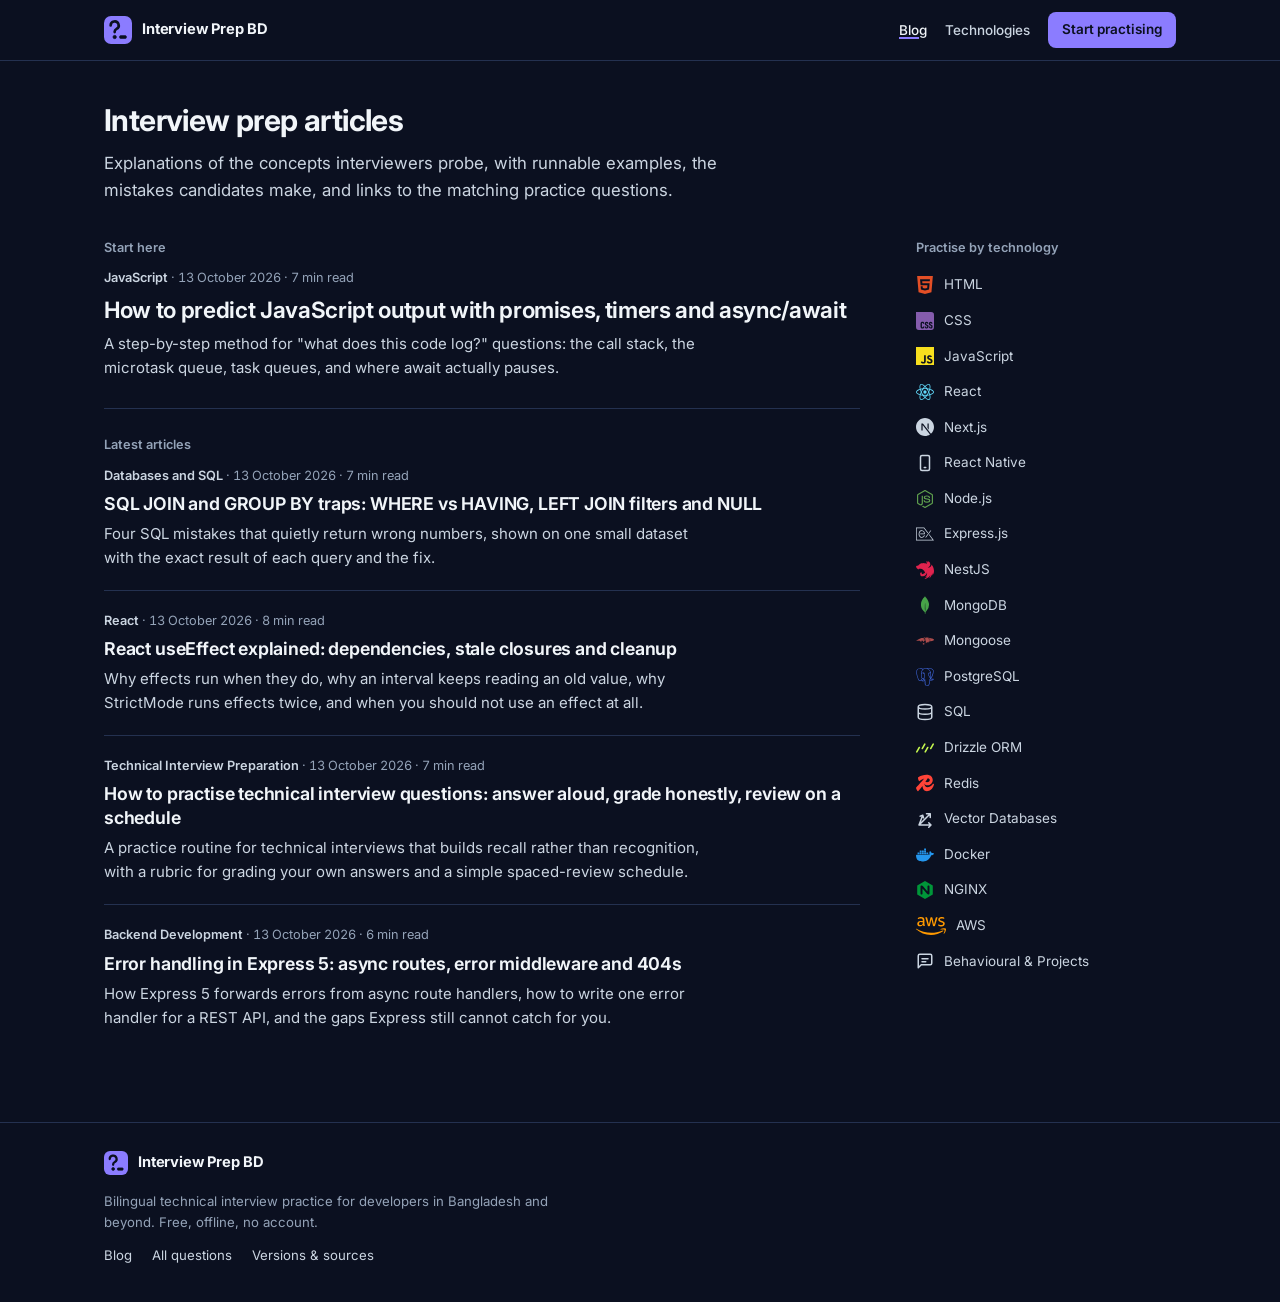
==== commit 9b26dfad: "Add React Native questions and check content quality" ====
--- a/blog/index.html
+++ b/blog/index.html
@@ -22,7 +22,7 @@
 <a class="skip-link" href="#main">Skip to main content</a>
 <header class="site-head"><div class="site-head__in"><a class="site-brand" href="../"><svg viewBox="0 0 32 32" width="28" height="28" aria-hidden="true" focusable="false"><rect width="32" height="32" rx="8" class="mark-tile"/><g transform="translate(0 -.6)" class="mark-ink"><path d="M7.6 11.4a4.6 4.6 0 1 1 6.8 4c-1.4.8-2.2 1.6-2.2 3v.6" fill="none" stroke-width="3" stroke-linecap="round" stroke-linejoin="round"/><circle cx="12.2" cy="24.6" r="1.85"/><rect x="18" y="23.2" width="7.4" height="2.9" rx=".7"/></g></svg><span>Interview Prep BD</span></a><nav aria-label="Site"><ul class="site-nav"><li><a href="../blog/" aria-current="page">Blog</a></li><li><a href="../#/technologies">Technologies</a></li><li><a class="site-nav__cta" href="../#/practice">Start practising</a></li></ul></nav></div></header>
 <main id="main" tabindex="-1">
-<div class="blog-wrap"><header class="blog-head"><h1>Interview prep articles</h1><p class="post-lead">Explanations of the concepts interviewers probe, with runnable examples, the mistakes candidates make, and links to the matching practice questions.</p></header><div class="blog-grid"><div><section class="featured" aria-labelledby="featured-h"><h2 id="featured-h" class="label">Start here</h2><p class="post-meta"><span class="post-cat">JavaScript</span> · <time datetime="2026-10-13">13 October 2026</time> · 7 min read</p><h3 class="featured__title"><a href="../blog/javascript-event-loop-output-questions/">How to predict JavaScript output with promises, timers and async/await</a></h3><p class="post-item__desc">A step-by-step method for &quot;what does this code log?&quot; questions: the call stack, the microtask queue, task queues, and where await actually pauses.</p></section><section aria-labelledby="latest-h"><h2 id="latest-h" class="label">Latest articles</h2><ul class="post-list"><li class="post-item"><p class="post-meta"><span class="post-cat">Databases and SQL</span> · <time datetime="2026-10-13">13 October 2026</time> · 7 min read</p><h2 class="post-item__title"><a href="../blog/sql-joins-where-having-null/">SQL JOIN and GROUP BY traps: WHERE vs HAVING, LEFT JOIN filters and NULL</a></h2><p class="post-item__desc">Four SQL mistakes that quietly return wrong numbers, shown on one small dataset with the exact result of each query and the fix.</p></li><li class="post-item"><p class="post-meta"><span class="post-cat">React</span> · <time datetime="2026-10-13">13 October 2026</time> · 8 min read</p><h2 class="post-item__title"><a href="../blog/react-useeffect-dependencies-stale-closures/">React useEffect explained: dependencies, stale closures and cleanup</a></h2><p class="post-item__desc">Why effects run when they do, why an interval keeps reading an old value, why StrictMode runs effects twice, and when you should not use an effect at all.</p></li><li class="post-item"><p class="post-meta"><span class="post-cat">Technical Interview Preparation</span> · <time datetime="2026-10-13">13 October 2026</time> · 7 min read</p><h2 class="post-item__title"><a href="../blog/practise-technical-interview-answers/">How to practise technical interview questions: answer aloud, grade honestly, review on a schedule</a></h2><p class="post-item__desc">A practice routine for technical interviews that builds recall rather than recognition, with a rubric for grading your own answers and a simple spaced-review schedule.</p></li><li class="post-item"><p class="post-meta"><span class="post-cat">Backend Development</span> · <time datetime="2026-10-13">13 October 2026</time> · 6 min read</p><h2 class="post-item__title"><a href="../blog/express-5-error-handling/">Error handling in Express 5: async routes, error middleware and 404s</a></h2><p class="post-item__desc">How Express 5 forwards errors from async route handlers, how to write one error handler for a REST API, and the gaps Express still cannot catch for you.</p></li></ul></section></div><aside class="blog-aside"><section aria-labelledby="tech-h"><h2 id="tech-h" class="label">Practise by technology</h2><ul class="tech-links"><li><a href="../#/questions?tech=html"><svg class="tech-mark" viewBox="0 0 24 24" width="18.0" height="18" aria-hidden="true" focusable="false" style="--mark-d:#E34F26;--mark-l:#E34F26;"><path d="M1.5 0h21l-1.91 21.563L11.977 24l-8.564-2.438L1.5 0zm7.031 9.75l-.232-2.718 10.059.003.23-2.622L5.412 4.41l.698 8.01h9.126l-.326 3.426-2.91.804-2.955-.81-.188-2.11H6.248l.33 4.171L12 19.351l5.379-1.443.744-8.157H8.531z" fill="currentColor"/></svg><span>HTML</span></a></li><li><a href="../#/questions?tech=css"><svg class="tech-mark" viewBox="0 0 24 24" width="18.0" height="18" aria-hidden="true" focusable="false" style="--mark-d:#855CAD;--mark-l:#663399;"><path d="M0 0v20.16A3.84 3.84 0 0 0 3.84 24h16.32A3.84 3.84 0 0 0 24 20.16V3.84A3.84 3.84 0 0 0 20.16 0Zm14.256 13.08c1.56 0 2.28 1.08 2.304 2.64h-1.608c.024-.288-.048-.6-.144-.84-.096-.192-.288-.264-.552-.264-.456 0-.696.264-.696.84-.024.576.288.888.768 1.08.72.288 1.608.744 1.92 1.296q.432.648.432 1.656c0 1.608-.912 2.592-2.496 2.592-1.656 0-2.4-1.032-2.424-2.688h1.68c0 .792.264 1.176.792 1.176.264 0 .456-.072.552-.24.192-.312.24-1.176-.048-1.512-.312-.408-.912-.6-1.32-.816q-.828-.396-1.224-.936c-.24-.36-.36-.888-.36-1.536 0-1.44.936-2.472 2.424-2.448m5.4 0c1.584 0 2.304 1.08 2.328 2.64h-1.608c0-.288-.048-.6-.168-.84-.096-.192-.264-.264-.528-.264-.48 0-.72.264-.72.84s.288.888.792 1.08c.696.288 1.608.744 1.92 1.296.264.432.408.984.408 1.656.024 1.608-.888 2.592-2.472 2.592-1.68 0-2.424-1.056-2.448-2.688h1.68c0 .744.264 1.176.792 1.176.264 0 .456-.072.552-.24.216-.312.264-1.176-.048-1.512-.288-.408-.888-.6-1.32-.816-.552-.264-.96-.576-1.2-.936s-.36-.888-.36-1.536c-.024-1.44.912-2.472 2.4-2.448m-11.031.018c.711-.006 1.419.198 1.839.63.432.432.672 1.128.648 1.992H9.336c.024-.456-.096-.792-.432-.96-.312-.144-.768-.048-.888.24-.12.264-.192.576-.168.864v3.504c0 .744.264 1.128.768 1.128a.65.65 0 0 0 .552-.264c.168-.24.192-.552.168-.84h1.776c.096 1.632-.984 2.712-2.568 2.688-1.536 0-2.496-.864-2.472-2.472v-4.032c0-.816.24-1.44.696-1.848.432-.408 1.146-.624 1.857-.63" fill="currentColor"/></svg><span>CSS</span></a></li><li><a href="../#/questions?tech=javascript"><svg class="tech-mark" viewBox="0 0 24 24" width="18.0" height="18" aria-hidden="true" focusable="false" style="--mark-d:#F7DF1E;--mark-l:#A19114;"><path d="M0 0h24v24H0V0zm22.034 18.276c-.175-1.095-.888-2.015-3.003-2.873-.736-.345-1.554-.585-1.797-1.14-.091-.33-.105-.51-.046-.705.15-.646.915-.84 1.515-.66.39.12.75.42.976.9 1.034-.676 1.034-.676 1.755-1.125-.27-.42-.404-.601-.586-.78-.63-.705-1.469-1.065-2.834-1.034l-.705.089c-.676.165-1.32.525-1.71 1.005-1.14 1.291-.811 3.541.569 4.471 1.365 1.02 3.361 1.244 3.616 2.205.24 1.17-.87 1.545-1.966 1.41-.811-.18-1.26-.586-1.755-1.336l-1.83 1.051c.21.48.45.689.81 1.109 1.74 1.756 6.09 1.666 6.871-1.004.029-.09.24-.705.074-1.65l.046.067zm-8.983-7.245h-2.248c0 1.938-.009 3.864-.009 5.805 0 1.232.063 2.363-.138 2.711-.33.689-1.18.601-1.566.48-.396-.196-.597-.466-.83-.855-.063-.105-.11-.196-.127-.196l-1.825 1.125c.305.63.75 1.172 1.324 1.517.855.51 2.004.675 3.207.405.783-.226 1.458-.691 1.811-1.411.51-.93.402-2.07.397-3.346.012-2.054 0-4.109 0-6.179l.004-.056z" fill="currentColor"/></svg><span>JavaScript</span></a></li><li><a href="../#/questions?tech=react"><svg class="tech-mark" viewBox="0 0 24 24" width="18.0" height="18" aria-hidden="true" focusable="false" style="--mark-d:#61DAFB;--mark-l:#4499B0;"><path d="M14.23 12.004a2.236 2.236 0 0 1-2.235 2.236 2.236 2.236 0 0 1-2.236-2.236 2.236 2.236 0 0 1 2.235-2.236 2.236 2.236 0 0 1 2.236 2.236zm2.648-10.69c-1.346 0-3.107.96-4.888 2.622-1.78-1.653-3.542-2.602-4.887-2.602-.41 0-.783.093-1.106.278-1.375.793-1.683 3.264-.973 6.365C1.98 8.917 0 10.42 0 12.004c0 1.59 1.99 3.097 5.043 4.03-.704 3.113-.39 5.588.988 6.38.32.187.69.275 1.102.275 1.345 0 3.107-.96 4.888-2.624 1.78 1.654 3.542 2.603 4.887 2.603.41 0 .783-.09 1.106-.275 1.374-.792 1.683-3.263.973-6.365C22.02 15.096 24 13.59 24 12.004c0-1.59-1.99-3.097-5.043-4.032.704-3.11.39-5.587-.988-6.38-.318-.184-.688-.277-1.092-.278zm-.005 1.09v.006c.225 0 .406.044.558.127.666.382.955 1.835.73 3.704-.054.46-.142.945-.25 1.44-.96-.236-2.006-.417-3.107-.534-.66-.905-1.345-1.727-2.035-2.447 1.592-1.48 3.087-2.292 4.105-2.295zm-9.77.02c1.012 0 2.514.808 4.11 2.28-.686.72-1.37 1.537-2.02 2.442-1.107.117-2.154.298-3.113.538-.112-.49-.195-.964-.254-1.42-.23-1.868.054-3.32.714-3.707.19-.09.4-.127.563-.132zm4.882 3.05c.455.468.91.992 1.36 1.564-.44-.02-.89-.034-1.345-.034-.46 0-.915.01-1.36.034.44-.572.895-1.096 1.345-1.565zM12 8.1c.74 0 1.477.034 2.202.093.406.582.802 1.203 1.183 1.86.372.64.71 1.29 1.018 1.946-.308.655-.646 1.31-1.013 1.95-.38.66-.773 1.288-1.18 1.87-.728.063-1.466.098-2.21.098-.74 0-1.477-.035-2.202-.093-.406-.582-.802-1.204-1.183-1.86-.372-.64-.71-1.29-1.018-1.946.303-.657.646-1.313 1.013-1.954.38-.66.773-1.286 1.18-1.868.728-.064 1.466-.098 2.21-.098zm-3.635.254c-.24.377-.48.763-.704 1.16-.225.39-.435.782-.635 1.174-.265-.656-.49-1.31-.676-1.947.64-.15 1.315-.283 2.015-.386zm7.26 0c.695.103 1.365.23 2.006.387-.18.632-.405 1.282-.66 1.933-.2-.39-.41-.783-.64-1.174-.225-.392-.465-.774-.705-1.146zm3.063.675c.484.15.944.317 1.375.498 1.732.74 2.852 1.708 2.852 2.476-.005.768-1.125 1.74-2.857 2.475-.42.18-.88.342-1.355.493-.28-.958-.646-1.956-1.1-2.98.45-1.017.81-2.01 1.085-2.964zm-13.395.004c.278.96.645 1.957 1.1 2.98-.45 1.017-.812 2.01-1.086 2.964-.484-.15-.944-.318-1.37-.5-1.732-.737-2.852-1.706-2.852-2.474 0-.768 1.12-1.742 2.852-2.476.42-.18.88-.342 1.356-.494zm11.678 4.28c.265.657.49 1.312.676 1.948-.64.157-1.316.29-2.016.39.24-.375.48-.762.705-1.158.225-.39.435-.788.636-1.18zm-9.945.02c.2.392.41.783.64 1.175.23.39.465.772.705 1.143-.695-.102-1.365-.23-2.006-.386.18-.63.406-1.282.66-1.933zM17.92 16.32c.112.493.2.968.254 1.423.23 1.868-.054 3.32-.714 3.708-.147.09-.338.128-.563.128-1.012 0-2.514-.807-4.11-2.28.686-.72 1.37-1.536 2.02-2.44 1.107-.118 2.154-.3 3.113-.54zm-11.83.01c.96.234 2.006.415 3.107.532.66.905 1.345 1.727 2.035 2.446-1.595 1.483-3.092 2.295-4.11 2.295-.22-.005-.406-.05-.553-.132-.666-.38-.955-1.834-.73-3.703.054-.46.142-.944.25-1.438zm4.56.64c.44.02.89.034 1.345.034.46 0 .915-.01 1.36-.034-.44.572-.895 1.095-1.345 1.565-.455-.47-.91-.993-1.36-1.565z" fill="currentColor"/></svg><span>React</span></a></li><li><a href="../#/questions?tech=nextjs"><svg class="tech-mark" viewBox="0 0 24 24" width="18.0" height="18" aria-hidden="true" focusable="false"><path d="M18.665 21.978C16.758 23.255 14.465 24 12 24 5.377 24 0 18.623 0 12S5.377 0 12 0s12 5.377 12 12c0 3.583-1.574 6.801-4.067 9.001L9.219 7.2H7.2v9.596h1.615V9.251l9.85 12.727Zm-3.332-8.533 1.6 2.061V7.2h-1.6v6.245Z" fill="currentColor"/></svg><span>Next.js</span></a></li><li><a href="../#/questions?tech=nodejs"><svg class="tech-mark" viewBox="0 0 24 24" width="18.0" height="18" aria-hidden="true" focusable="false" style="--mark-d:#5FA04E;--mark-l:#5FA04E;"><path d="M11.998,24c-0.321,0-0.641-0.084-0.922-0.247l-2.936-1.737c-0.438-0.245-0.224-0.332-0.08-0.383 c0.585-0.203,0.703-0.25,1.328-0.604c0.065-0.037,0.151-0.023,0.218,0.017l2.256,1.339c0.082,0.045,0.197,0.045,0.272,0l8.795-5.076 c0.082-0.047,0.134-0.141,0.134-0.238V6.921c0-0.099-0.053-0.192-0.137-0.242l-8.791-5.072c-0.081-0.047-0.189-0.047-0.271,0 L3.075,6.68C2.99,6.729,2.936,6.825,2.936,6.921v10.15c0,0.097,0.054,0.189,0.139,0.235l2.409,1.392 c1.307,0.654,2.108-0.116,2.108-0.89V7.787c0-0.142,0.114-0.253,0.256-0.253h1.115c0.139,0,0.255,0.112,0.255,0.253v10.021 c0,1.745-0.95,2.745-2.604,2.745c-0.508,0-0.909,0-2.026-0.551L2.28,18.675c-0.57-0.329-0.922-0.945-0.922-1.604V6.921 c0-0.659,0.353-1.275,0.922-1.603l8.795-5.082c0.557-0.315,1.296-0.315,1.848,0l8.794,5.082c0.57,0.329,0.924,0.944,0.924,1.603 v10.15c0,0.659-0.354,1.273-0.924,1.604l-8.794,5.078C12.643,23.916,12.324,24,11.998,24z M19.099,13.993 c0-1.9-1.284-2.406-3.987-2.763c-2.731-0.361-3.009-0.548-3.009-1.187c0-0.528,0.235-1.233,2.258-1.233 c1.807,0,2.473,0.389,2.747,1.607c0.024,0.115,0.129,0.199,0.247,0.199h1.141c0.071,0,0.138-0.031,0.186-0.081 c0.048-0.054,0.074-0.123,0.067-0.196c-0.177-2.098-1.571-3.076-4.388-3.076c-2.508,0-4.004,1.058-4.004,2.833 c0,1.925,1.488,2.457,3.895,2.695c2.88,0.282,3.103,0.703,3.103,1.269c0,0.983-0.789,1.402-2.642,1.402 c-2.327,0-2.839-0.584-3.011-1.742c-0.02-0.124-0.126-0.215-0.253-0.215h-1.137c-0.141,0-0.254,0.112-0.254,0.253 c0,1.482,0.806,3.248,4.655,3.248C17.501,17.007,19.099,15.91,19.099,13.993z" fill="currentColor"/></svg><span>Node.js</span></a></li><li><a href="../#/questions?tech=express"><svg class="tech-mark" viewBox="0 0 24 24" width="18.0" height="18" aria-hidden="true" focusable="false"><path d="M12.262 16.666h1.146l6.975-9.325H19.22zm9.778 1.441v.004l-4.334-5.706-.557.74 4.873 6.682H.945V4.173h9.505l5.026 6.7.574-.772-4.374-5.928h.003l-.719-.945H0v17.544h24zM10.917 8.705a3.8 3.8 0 0 0-1.292-1.183q-.796-.45-1.916-.45c-.746 0-1.37.14-1.906.424a3.76 3.76 0 0 0-1.31 1.12 4.9 4.9 0 0 0-.75 1.581 7.17 7.17 0 0 0 0 3.696c.148.567.402 1.101.75 1.573a3.5 3.5 0 0 0 1.31 1.066q.803.39 1.906.389 1.77 0 2.739-.868.966-.867 1.328-2.457h-1.139q-.271 1.084-.977 1.734-.704.651-1.952.65-.812 0-1.392-.342a3.1 3.1 0 0 1-.957-.869 3.5 3.5 0 0 1-.551-1.182 5 5 0 0 1-.17-1.133 9 9 0 0 0-.015-.286 4.5 4.5 0 0 1 .015-.829c.047-.418.147-.83.296-1.223A3.7 3.7 0 0 1 5.54 9.05a2.9 2.9 0 0 1 .922-.742q.541-.28 1.246-.28c.47 0 .869.093 1.23.28q.541.281.922.742.379.461.587 1.057t.225 1.246H5.625l.004.957h6.182a7.3 7.3 0 0 0-.18-1.924 4.9 4.9 0 0 0-.715-1.68z" fill="currentColor"/></svg><span>Express.js</span></a></li><li><a href="../#/questions?tech=nestjs"><svg class="tech-mark" viewBox="0 0 24 24" width="18.0" height="18" aria-hidden="true" focusable="false" style="--mark-d:#E0234E;--mark-l:#E0234E;"><path d="M14.131.047c-.173 0-.334.037-.483.087.316.21.49.49.576.806.007.043.019.074.025.117a.681.681 0 0 1 .013.112c.024.545-.143.614-.26.936-.18.415-.13.861.086 1.22a.74.74 0 0 0 .074.137c-.235-1.568 1.073-1.803 1.314-2.293.019-.428-.334-.713-.613-.911a1.37 1.37 0 0 0-.732-.21zM16.102.4c-.024.143-.006.106-.012.18-.006.05-.006.112-.012.161-.013.05-.025.1-.044.149-.012.05-.03.1-.05.149l-.067.142c-.02.025-.031.05-.05.075l-.037.055a2.152 2.152 0 0 1-.093.124c-.037.038-.068.081-.112.112v.006c-.037.031-.074.068-.118.1-.13.099-.278.173-.415.266-.043.03-.087.056-.124.093a.906.906 0 0 0-.118.099c-.043.037-.074.074-.111.118-.031.037-.068.08-.093.124a1.582 1.582 0 0 0-.087.13c-.025.05-.043.093-.068.142-.019.05-.037.093-.05.143a2.007 2.007 0 0 0-.043.155c-.006.025-.006.056-.012.08-.007.025-.007.05-.013.075 0 .05-.006.105-.006.155 0 .037 0 .074.006.111 0 .05.006.1.019.155.006.05.018.1.03.15.02.049.032.098.05.148.013.03.031.062.044.087l-1.426-.552c-.241-.068-.477-.13-.719-.186l-.39-.093c-.372-.074-.75-.13-1.128-.167-.013 0-.019-.006-.031-.006A11.082 11.082 0 0 0 8.9 2.855c-.378.025-.756.074-1.134.136a12.45 12.45 0 0 0-.837.174l-.279.074c-.092.037-.18.08-.266.118l-.205.093c-.012.006-.024.006-.03.012-.063.031-.118.056-.174.087a2.738 2.738 0 0 0-.236.118c-.043.018-.086.043-.124.062a.559.559 0 0 1-.055.03c-.056.032-.112.063-.162.094a1.56 1.56 0 0 0-.148.093c-.044.03-.087.055-.124.086-.006.007-.013.007-.019.013-.037.025-.08.056-.118.087l-.012.012-.093.074c-.012.007-.025.019-.037.025-.031.025-.062.056-.093.08-.006.013-.019.02-.025.025-.037.038-.074.069-.111.106-.007 0-.007.006-.013.012a1.742 1.742 0 0 0-.111.106c-.007.006-.007.012-.013.012a1.454 1.454 0 0 0-.093.1c-.012.012-.03.024-.043.036a1.374 1.374 0 0 1-.106.112c-.006.012-.018.019-.024.03-.05.05-.093.1-.143.15l-.018.018c-.1.106-.205.211-.317.304-.111.1-.229.192-.347.273a3.777 3.777 0 0 1-.762.421c-.13.056-.267.106-.403.149-.26.056-.527.161-.756.18-.05 0-.105.012-.155.018l-.155.037-.149.056c-.05.019-.099.044-.148.068-.044.031-.093.056-.137.087a1.011 1.011 0 0 0-.124.106c-.043.03-.087.074-.124.111-.037.043-.074.08-.105.124-.031.05-.068.093-.093.143a1.092 1.092 0 0 0-.087.142c-.025.056-.05.106-.068.161-.019.05-.037.106-.056.161-.012.05-.025.1-.03.15 0 .005-.007.012-.007.018-.012.056-.012.13-.019.167C.006 7.95 0 7.986 0 8.03a.657.657 0 0 0 .074.31v.006c.019.037.044.075.069.112.024.037.05.074.08.111.031.031.068.069.106.1a.906.906 0 0 0 .117.099c.149.13.186.173.378.272.031.019.062.031.1.05.006 0 .012.006.018.006 0 .013 0 .019.006.031a1.272 1.272 0 0 0 .08.298c.02.037.032.074.05.111.007.013.013.025.02.031.024.05.049.093.073.137l.093.13c.031.037.069.08.106.118.037.037.074.068.118.105 0 0 .006.006.012.006.037.031.074.062.112.087a.986.986 0 0 0 .136.08c.043.025.093.05.142.069a.73.73 0 0 0 .124.043c.007.006.013.006.025.012.025.007.056.013.08.019-.018.335-.024.65.026.762.055.124.328-.254.6-.688-.036.428-.061.93 0 1.079.069.155.44-.329.763-.862 4.395-1.016 8.405 2.02 8.826 6.31-.08-.67-.905-1.041-1.283-.948-.186.458-.502 1.047-1.01 1.413.043-.41.025-.83-.062-1.24a4.009 4.009 0 0 1-.769 1.562c-.588.043-1.177-.242-1.487-.67-.025-.018-.031-.055-.05-.08-.018-.043-.037-.087-.05-.13a.515.515 0 0 1-.037-.13c-.006-.044-.006-.087-.006-.137v-.093a.992.992 0 0 1 .031-.13c.013-.043.025-.086.044-.13.024-.043.043-.087.074-.13.105-.298.105-.54-.087-.682a.706.706 0 0 0-.118-.062c-.024-.006-.055-.018-.08-.025l-.05-.018a.847.847 0 0 0-.13-.031.472.472 0 0 0-.13-.019 1.01 1.01 0 0 0-.136-.012c-.031 0-.062.006-.093.006a.484.484 0 0 0-.137.019c-.043.006-.086.012-.13.024a1.068 1.068 0 0 0-.13.044c-.043.018-.08.037-.124.056-.037.018-.074.043-.118.062-1.444.942-.582 3.148.403 3.787-.372.068-.75.148-.855.229l-.013.012c.267.161.546.298.837.416.397.13.818.247 1.004.297v.006a5.996 5.996 0 0 0 1.562.112c2.746-.192 4.996-2.281 5.405-5.033l.037.161c.019.112.043.23.056.347v.006c.012.056.018.112.025.162v.024c.006.056.012.112.012.162.006.068.012.136.012.204v.1c0 .03.007.067.007.098 0 .038-.007.075-.007.112v.087c0 .043-.006.08-.006.124 0 .025 0 .05-.006.08 0 .044-.006.087-.006.137-.006.018-.006.037-.006.055l-.02.143c0 .019 0 .037-.005.056-.007.062-.019.118-.025.18v.012l-.037.174v.018l-.037.167c0 .007-.007.02-.007.025a1.663 1.663 0 0 1-.043.168v.018c-.019.062-.037.118-.05.174-.006.006-.006.012-.006.012l-.056.186c-.024.062-.043.118-.068.18-.025.062-.043.124-.068.18-.025.062-.05.117-.074.18h-.007c-.024.055-.05.117-.08.173a.302.302 0 0 1-.019.043c-.006.006-.006.013-.012.019a5.867 5.867 0 0 1-1.742 2.082c-.05.031-.099.069-.149.106-.012.012-.03.018-.043.03a2.603 2.603 0 0 1-.136.094l.018.037h.007l.26-.037h.006c.161-.025.322-.056.483-.087.044-.006.093-.019.137-.031l.087-.019c.043-.006.086-.018.13-.024.037-.013.074-.02.111-.031.62-.15 1.221-.354 1.798-.595a9.926 9.926 0 0 1-3.85 3.142c.714-.05 1.426-.167 2.114-.366a9.903 9.903 0 0 0 5.857-4.68 9.893 9.893 0 0 1-1.667 3.986 9.758 9.758 0 0 0 1.655-1.376 9.824 9.824 0 0 0 2.61-5.268c.21.98.272 1.99.18 2.987 4.474-6.241.371-12.712-1.346-14.416-.006-.013-.012-.019-.012-.031-.006.006-.006.006-.006.012 0-.006 0-.006-.007-.012 0 .074-.006.148-.012.223a8.34 8.34 0 0 1-.062.415c-.03.136-.068.273-.105.41-.044.13-.093.266-.15.396a5.322 5.322 0 0 1-.185.378 4.735 4.735 0 0 1-.477.688c-.093.111-.192.21-.292.31a3.994 3.994 0 0 1-.18.155l-.142.124a3.459 3.459 0 0 1-.347.241 4.295 4.295 0 0 1-.366.211c-.13.062-.26.118-.39.174a4.364 4.364 0 0 1-.818.223c-.143.025-.285.037-.422.05a4.914 4.914 0 0 1-.297.012 4.66 4.66 0 0 1-.422-.025 3.137 3.137 0 0 1-.421-.062 3.136 3.136 0 0 1-.415-.105h-.007c.137-.013.273-.025.41-.05a4.493 4.493 0 0 0 .818-.223c.136-.05.266-.112.39-.174.13-.062.248-.13.372-.204.118-.08.235-.161.347-.248.112-.087.217-.18.316-.279.105-.093.198-.198.291-.304.093-.111.18-.223.26-.334.013-.019.026-.044.038-.062.062-.1.124-.199.18-.298a4.272 4.272 0 0 0 .334-.775c.044-.13.075-.266.106-.403.025-.142.05-.278.062-.415.012-.142.025-.285.025-.421 0-.1-.007-.199-.013-.298a6.726 6.726 0 0 0-.05-.415 4.493 4.493 0 0 0-.092-.415c-.044-.13-.087-.267-.137-.397-.05-.13-.111-.26-.173-.384-.069-.124-.137-.248-.211-.366a6.843 6.843 0 0 0-.248-.34c-.093-.106-.186-.212-.285-.317a3.878 3.878 0 0 0-.161-.155c-.28-.217-.57-.421-.862-.607a1.154 1.154 0 0 0-.124-.062 2.415 2.415 0 0 0-.589-.26Z" fill="currentColor"/></svg><span>NestJS</span></a></li><li><a href="../#/questions?tech=mongodb"><svg class="tech-mark" viewBox="0 0 24 24" width="18.0" height="18" aria-hidden="true" focusable="false" style="--mark-d:#47A248;--mark-l:#47A248;"><path d="M17.193 9.555c-1.264-5.58-4.252-7.414-4.573-8.115-.28-.394-.53-.954-.735-1.44-.036.495-.055.685-.523 1.184-.723.566-4.438 3.682-4.74 10.02-.282 5.912 4.27 9.435 4.888 9.884l.07.05A73.49 73.49 0 0111.91 24h.481c.114-1.032.284-2.056.51-3.07.417-.296.604-.463.85-.693a11.342 11.342 0 003.639-8.464c.01-.814-.103-1.662-.197-2.218zm-5.336 8.195s0-8.291.275-8.29c.213 0 .49 10.695.49 10.695-.381-.045-.765-1.76-.765-2.405z" fill="currentColor"/></svg><span>MongoDB</span></a></li><li><a href="../#/questions?tech=mongoose"><svg class="tech-mark" viewBox="0 0 24 24" width="18.0" height="18" aria-hidden="true" focusable="false" style="--mark-d:#AC4C4C;--mark-l:#880000;"><path d="M14.014 7.37a9.162 9.162 0 0 0-.808.025c-.218.017-.434.072-.65.11.229.118.456.213.68.315.225.103.436.232.629.387-.253-.097-.499-.208-.752-.298a8.046 8.046 0 0 0-1.624-.421c-.273-.037-.546-.073-.819.005-.276.078-.354.18-.38.458-.04.46.098.887.281 1.298a4.432 4.432 0 0 0 1.185 1.573c.391.335.825.598 1.305.787.136.053.274.103.411.155l-.009.032c-.263-.072-.532-.126-.787-.22a4.14 4.14 0 0 1-1.222-.73 4.16 4.16 0 0 1-1.007-1.22 3.43 3.43 0 0 1-.43-1.609l-.012.005C4.891 7.488.402 11.595.035 11.94l-.034.014c-.002.005 0 .01.003.016L0 11.974l.005-.002c.004.008.01.016.013.024.087-.019.173-.042.26-.054l.069-.01c.324-.115.655-.205.997-.253.484-.069.985-.159 1.48-.156.468.002.943.074 1.402.153.129.022.255.052.38.087.335.075.65.21.933.391l.06.03c.403.19.758.47 1.038.811.052.057.141.116.187.178.096.114.142.236.303.363v-1.737h2.01l.939 1.733.942-1.733h2.07v3.357l.343-.226s.375-1 2.116-1.14l1.996-.064c-.308-.637-.307-.637-.159-.83.147-.19 1.28-.314 1.48-.433l2.912-.588c.007-.022.015.012.03.007.072-.022.147-.037.25-.061l.66-.16c.042-.025.093-.034.14-.05.308-.107.577-.245.726-.573.145-.319.339-.616.41-.967.022-.111.003-.208-.078-.288-.097-.096-.222-.138-.35-.171-.421-.173-.84-.35-1.264-.513-.261-.101-.529-.185-.795-.27a30.574 30.574 0 0 0-.794-.243c-.244-.072-.49-.138-.736-.205-.24-.066-.48-.133-.72-.192-.282-.07-.565-.13-.847-.195-.215-.05-.428-.102-.644-.146-.234-.047-.47-.089-.706-.13-.302-.053-.602-.112-.905-.153-.366-.05-.734-.082-1.101-.125-.345-.04-.691-.065-1.038-.07zm-3.303.767a.154.154 0 0 1 .056.007c.42.13.83.277 1.216.491.365.203.695.45.979.756.012.013.02.028.036.05l-.645-.293-.021.026.37.551-.022.022a1.986 1.986 0 0 0-.665-.322l-.02.02.633.74-.416-.136-.017.02c.163.27.376.505.58.775-.354-.2-.665-.42-.956-.669a4.488 4.488 0 0 1-1.01-1.185c-.107-.19-.201-.385-.222-.606a.468.468 0 0 1 .011-.15.123.123 0 0 1 .113-.097zm5.424.668c.154.002.311-.006.464.015.278.037.555.092.832.14.158.027.317.052.474.086.297.064.594.133.89.2.196.046.392.092.587.14l-.329.161c-.365.027-.731.055-1.097.057a3.268 3.268 0 0 1-.675-.074c-.28-.058-.514-.196-.652-.466-.02-.04-.09-.063-.14-.078-.18-.054-.362-.1-.544-.168.063-.005.126-.014.19-.013zm3.223 2.635.005.02c-.08.022-.16.042-.239.067-.455.14-.916.266-1.363.428-.28.101-.544.25-.81.388-.233.119-.315.322-.287.575.019.162.04.324.055.488a1.786 1.786 0 0 1-.288-.701c-.035-.169.058-.273.18-.365.238-.178.496-.318.777-.41.35-.117.702-.233 1.059-.325.251-.065.513-.09.77-.133.048-.008.094-.021.141-.032zM9.141 13.955v2.676h1.869l.064-.066v-2.61l-.97 1.495z" fill="currentColor"/></svg><span>Mongoose</span></a></li><li><a href="../#/questions?tech=postgresql"><svg class="tech-mark" viewBox="0 0 24 24" width="18.0" height="18" aria-hidden="true" focusable="false" style="--mark-d:#4169E1;--mark-l:#4169E1;"><path d="M23.5594 14.7228a.5269.5269 0 0 0-.0563-.1191c-.139-.2632-.4768-.3418-1.0074-.2321-1.6533.3411-2.2935.1312-2.5256-.0191 1.342-2.0482 2.445-4.522 3.0411-6.8297.2714-1.0507.7982-3.5237.1222-4.7316a1.5641 1.5641 0 0 0-.1509-.235C21.6931.9086 19.8007.0248 17.5099.0005c-1.4947-.0158-2.7705.3461-3.1161.4794a9.449 9.449 0 0 0-.5159-.0816 8.044 8.044 0 0 0-1.3114-.1278c-1.1822-.0184-2.2038.2642-3.0498.8406-.8573-.3211-4.7888-1.645-7.2219.0788C.9359 2.1526.3086 3.8733.4302 6.3043c.0409.818.5069 3.334 1.2423 5.7436.4598 1.5065.9387 2.7019 1.4334 3.582.553.9942 1.1259 1.5933 1.7143 1.7895.4474.1491 1.1327.1441 1.8581-.7279.8012-.9635 1.5903-1.8258 1.9446-2.2069.4351.2355.9064.3625 1.39.3772a.0569.0569 0 0 0 .0004.0041 11.0312 11.0312 0 0 0-.2472.3054c-.3389.4302-.4094.5197-1.5002.7443-.3102.064-1.1344.2339-1.1464.8115-.0025.1224.0329.2309.0919.3268.2269.4231.9216.6097 1.015.6331 1.3345.3335 2.5044.092 3.3714-.6787-.017 2.231.0775 4.4174.3454 5.0874.2212.5529.7618 1.9045 2.4692 1.9043.2505 0 .5263-.0291.8296-.0941 1.7819-.3821 2.5557-1.1696 2.855-2.9059.1503-.8707.4016-2.8753.5388-4.1012.0169-.0703.0357-.1207.057-.1362.0007-.0005.0697-.0471.4272.0307a.3673.3673 0 0 0 .0443.0068l.2539.0223.0149.001c.8468.0384 1.9114-.1426 2.5312-.4308.6438-.2988 1.8057-1.0323 1.5951-1.6698zM2.371 11.8765c-.7435-2.4358-1.1779-4.8851-1.2123-5.5719-.1086-2.1714.4171-3.6829 1.5623-4.4927 1.8367-1.2986 4.8398-.5408 6.108-.13-.0032.0032-.0066.0061-.0098.0094-2.0238 2.044-1.9758 5.536-1.9708 5.7495-.0002.0823.0066.1989.0162.3593.0348.5873.0996 1.6804-.0735 2.9184-.1609 1.1504.1937 2.2764.9728 3.0892.0806.0841.1648.1631.2518.2374-.3468.3714-1.1004 1.1926-1.9025 2.1576-.5677.6825-.9597.5517-1.0886.5087-.3919-.1307-.813-.5871-1.2381-1.3223-.4796-.839-.9635-2.0317-1.4155-3.5126zm6.0072 5.0871c-.1711-.0428-.3271-.1132-.4322-.1772.0889-.0394.2374-.0902.4833-.1409 1.2833-.2641 1.4815-.4506 1.9143-1.0002.0992-.126.2116-.2687.3673-.4426a.3549.3549 0 0 0 .0737-.1298c.1708-.1513.2724-.1099.4369-.0417.156.0646.3078.26.3695.4752.0291.1016.0619.2945-.0452.4444-.9043 1.2658-2.2216 1.2494-3.1676 1.0128zm2.094-3.988-.0525.141c-.133.3566-.2567.6881-.3334 1.003-.6674-.0021-1.3168-.2872-1.8105-.8024-.6279-.6551-.9131-1.5664-.7825-2.5004.1828-1.3079.1153-2.4468.079-3.0586-.005-.0857-.0095-.1607-.0122-.2199.2957-.2621 1.6659-.9962 2.6429-.7724.4459.1022.7176.4057.8305.928.5846 2.7038.0774 3.8307-.3302 4.7363-.084.1866-.1633.3629-.2311.5454zm7.3637 4.5725c-.0169.1768-.0358.376-.0618.5959l-.146.4383a.3547.3547 0 0 0-.0182.1077c-.0059.4747-.054.6489-.115.8693-.0634.2292-.1353.4891-.1794 1.0575-.11 1.4143-.8782 2.2267-2.4172 2.5565-1.5155.3251-1.7843-.4968-2.0212-1.2217a6.5824 6.5824 0 0 0-.0769-.2266c-.2154-.5858-.1911-1.4119-.1574-2.5551.0165-.5612-.0249-1.9013-.3302-2.6462.0044-.2932.0106-.5909.019-.8918a.3529.3529 0 0 0-.0153-.1126 1.4927 1.4927 0 0 0-.0439-.208c-.1226-.4283-.4213-.7866-.7797-.9351-.1424-.059-.4038-.1672-.7178-.0869.067-.276.1831-.5875.309-.9249l.0529-.142c.0595-.16.134-.3257.213-.5012.4265-.9476 1.0106-2.2453.3766-5.1772-.2374-1.0981-1.0304-1.6343-2.2324-1.5098-.7207.0746-1.3799.3654-1.7088.5321a5.6716 5.6716 0 0 0-.1958.1041c.0918-1.1064.4386-3.1741 1.7357-4.4823a4.0306 4.0306 0 0 1 .3033-.276.3532.3532 0 0 0 .1447-.0644c.7524-.5706 1.6945-.8506 2.802-.8325.4091.0067.8017.0339 1.1742.081 1.939.3544 3.2439 1.4468 4.0359 2.3827.8143.9623 1.2552 1.9315 1.4312 2.4543-1.3232-.1346-2.2234.1268-2.6797.779-.9926 1.4189.543 4.1729 1.2811 5.4964.1353.2426.2522.4522.2889.5413.2403.5825.5515.9713.7787 1.2552.0696.087.1372.1714.1885.245-.4008.1155-1.1208.3825-1.0552 1.717-.0123.1563-.0423.4469-.0834.8148-.0461.2077-.0702.4603-.0994.7662zm.8905-1.6211c-.0405-.8316.2691-.9185.5967-1.0105a2.8566 2.8566 0 0 0 .135-.0406 1.202 1.202 0 0 0 .1342.103c.5703.3765 1.5823.4213 3.0068.1344-.2016.1769-.5189.3994-.9533.6011-.4098.1903-1.0957.333-1.7473.3636-.7197.0336-1.0859-.0807-1.1721-.151zm.5695-9.2712c-.0059.3508-.0542.6692-.1054 1.0017-.055.3576-.112.7274-.1264 1.1762-.0142.4368.0404.8909.0932 1.3301.1066.887.216 1.8003-.2075 2.7014a3.5272 3.5272 0 0 1-.1876-.3856c-.0527-.1276-.1669-.3326-.3251-.6162-.6156-1.1041-2.0574-3.6896-1.3193-4.7446.3795-.5427 1.3408-.5661 2.1781-.463zm.2284 7.0137a12.3762 12.3762 0 0 0-.0853-.1074l-.0355-.0444c.7262-1.1995.5842-2.3862.4578-3.4385-.0519-.4318-.1009-.8396-.0885-1.2226.0129-.4061.0666-.7543.1185-1.0911.0639-.415.1288-.8443.1109-1.3505.0134-.0531.0188-.1158.0118-.1902-.0457-.4855-.5999-1.938-1.7294-3.253-.6076-.7073-1.4896-1.4972-2.6889-2.0395.5251-.1066 1.2328-.2035 2.0244-.1859 2.0515.0456 3.6746.8135 4.8242 2.2824a.908.908 0 0 1 .0667.1002c.7231 1.3556-.2762 6.2751-2.9867 10.5405zm-8.8166-6.1162c-.025.1794-.3089.4225-.6211.4225a.5821.5821 0 0 1-.0809-.0056c-.1873-.026-.3765-.144-.5059-.3156-.0458-.0605-.1203-.178-.1055-.2844.0055-.0401.0261-.0985.0925-.1488.1182-.0894.3518-.1226.6096-.0867.3163.0441.6426.1938.6113.4186zm7.9305-.4114c.0111.0792-.049.201-.1531.3102-.0683.0717-.212.1961-.4079.2232a.5456.5456 0 0 1-.075.0052c-.2935 0-.5414-.2344-.5607-.3717-.024-.1765.2641-.3106.5611-.352.297-.0414.6111.0088.6356.1851z" fill="currentColor"/></svg><span>PostgreSQL</span></a></li><li><a href="../#/questions?tech=sql"><svg class="tech-mark" viewBox="0 0 24 24" width="18.0" height="18" aria-hidden="true" focusable="false"><path d="M12 8c4.97 0 9-1.34 9-3s-4.03-3-9-3-9 1.34-9 3 4.03 3 9 3z M21 12c0 1.66-4 3-9 3s-9-1.34-9-3 M3 5v14c0 1.66 4 3 9 3s9-1.34 9-3V5" fill="none" stroke="currentColor" stroke-width="2" stroke-linecap="round" stroke-linejoin="round"/></svg><span>SQL</span></a></li><li><a href="../#/questions?tech=drizzle"><svg class="tech-mark" viewBox="0 0 24 24" width="18.0" height="18" aria-hidden="true" focusable="false" style="--mark-d:#C5F74F;--mark-l:#76942F;"><path d="M5.353 11.823a1.036 1.036 0 0 0-.395-1.422 1.063 1.063 0 0 0-1.437.399L.138 16.702a1.035 1.035 0 0 0 .395 1.422 1.063 1.063 0 0 0 1.437-.398l3.383-5.903Zm11.216 0a1.036 1.036 0 0 0-.394-1.422 1.064 1.064 0 0 0-1.438.399l-3.382 5.902a1.036 1.036 0 0 0 .394 1.422c.506.283 1.15.104 1.438-.398l3.382-5.903Zm7.293-4.525a1.036 1.036 0 0 0-.395-1.422 1.062 1.062 0 0 0-1.437.399l-3.383 5.902a1.036 1.036 0 0 0 .395 1.422 1.063 1.063 0 0 0 1.437-.399l3.383-5.902Zm-11.219 0a1.035 1.035 0 0 0-.394-1.422 1.064 1.064 0 0 0-1.438.398l-3.382 5.903a1.036 1.036 0 0 0 .394 1.422c.506.282 1.15.104 1.438-.399l3.382-5.902Z" fill="currentColor"/></svg><span>Drizzle ORM</span></a></li><li><a href="../#/questions?tech=redis"><svg class="tech-mark" viewBox="0 0 24 24" width="18.0" height="18" aria-hidden="true" focusable="false" style="--mark-d:#FF4438;--mark-l:#FF4438;"><path d="M22.71 13.145c-1.66 2.092-3.452 4.483-7.038 4.483-3.203 0-4.397-2.825-4.48-5.12.701 1.484 2.073 2.685 4.214 2.63 4.117-.133 6.94-3.852 6.94-7.239 0-4.05-3.022-6.972-8.268-6.972-3.752 0-8.4 1.428-11.455 3.685C2.59 6.937 3.885 9.958 4.35 9.626c2.648-1.904 4.748-3.13 6.784-3.744C8.12 9.244.886 17.05 0 18.425c.1 1.261 1.66 4.648 2.424 4.648.232 0 .431-.133.664-.365a100.49 100.49 0 0 0 5.54-6.765c.222 3.104 1.748 6.898 6.014 6.898 3.819 0 7.604-2.756 9.33-8.965.2-.764-.73-1.361-1.261-.73zm-4.349-5.013c0 1.959-1.926 2.922-3.685 2.922-.941 0-1.664-.247-2.235-.568 1.051-1.592 2.092-3.225 3.21-4.973 1.972.334 2.71 1.43 2.71 2.619z" fill="currentColor"/></svg><span>Redis</span></a></li><li><a href="../#/questions?tech=vectordb"><svg class="tech-mark" viewBox="0 0 24 24" width="18.0" height="18" aria-hidden="true" focusable="false"><path d="M4 20 19 5 M19 5h-5 M19 5v5 M4 20h16 M20 20l-3-3 M20 20l-3 3 M4 20 9 7 M9 7l-3.4 1.2 M9 7l1 3.4" fill="none" stroke="currentColor" stroke-width="2" stroke-linecap="round" stroke-linejoin="round"/></svg><span>Vector Databases</span></a></li><li><a href="../#/questions?tech=docker"><svg class="tech-mark" viewBox="0 0 24 24" width="18.0" height="18" aria-hidden="true" focusable="false" style="--mark-d:#2496ED;--mark-l:#2496ED;"><path d="M13.983 11.078h2.119a.186.186 0 00.186-.185V9.006a.186.186 0 00-.186-.186h-2.119a.185.185 0 00-.185.185v1.888c0 .102.083.185.185.185m-2.954-5.43h2.118a.186.186 0 00.186-.186V3.574a.186.186 0 00-.186-.185h-2.118a.185.185 0 00-.185.185v1.888c0 .102.082.185.185.185m0 2.716h2.118a.187.187 0 00.186-.186V6.29a.186.186 0 00-.186-.185h-2.118a.185.185 0 00-.185.185v1.887c0 .102.082.185.185.186m-2.93 0h2.12a.186.186 0 00.184-.186V6.29a.185.185 0 00-.185-.185H8.1a.185.185 0 00-.185.185v1.887c0 .102.083.185.185.186m-2.964 0h2.119a.186.186 0 00.185-.186V6.29a.185.185 0 00-.185-.185H5.136a.186.186 0 00-.186.185v1.887c0 .102.084.185.186.186m5.893 2.715h2.118a.186.186 0 00.186-.185V9.006a.186.186 0 00-.186-.186h-2.118a.185.185 0 00-.185.185v1.888c0 .102.082.185.185.185m-2.93 0h2.12a.185.185 0 00.184-.185V9.006a.185.185 0 00-.184-.186h-2.12a.185.185 0 00-.184.185v1.888c0 .102.083.185.185.185m-2.964 0h2.119a.185.185 0 00.185-.185V9.006a.185.185 0 00-.184-.186h-2.12a.186.186 0 00-.186.186v1.887c0 .102.084.185.186.185m-2.92 0h2.12a.185.185 0 00.184-.185V9.006a.185.185 0 00-.184-.186h-2.12a.185.185 0 00-.184.185v1.888c0 .102.082.185.185.185M23.763 9.89c-.065-.051-.672-.51-1.954-.51-.338.001-.676.03-1.01.087-.248-1.7-1.653-2.53-1.716-2.566l-.344-.199-.226.327c-.284.438-.49.922-.612 1.43-.23.97-.09 1.882.403 2.661-.595.332-1.55.413-1.744.42H.751a.751.751 0 00-.75.748 11.376 11.376 0 00.692 4.062c.545 1.428 1.355 2.48 2.41 3.124 1.18.723 3.1 1.137 5.275 1.137.983.003 1.963-.086 2.93-.266a12.248 12.248 0 003.823-1.389c.98-.567 1.86-1.288 2.61-2.136 1.252-1.418 1.998-2.997 2.553-4.4h.221c1.372 0 2.215-.549 2.68-1.009.309-.293.55-.65.707-1.046l.098-.288Z" fill="currentColor"/></svg><span>Docker</span></a></li><li><a href="../#/questions?tech=nginx"><svg class="tech-mark" viewBox="0 0 24 24" width="18.0" height="18" aria-hidden="true" focusable="false" style="--mark-d:#009639;--mark-l:#009639;"><path d="M12 0L1.605 6v12L12 24l10.395-6V6L12 0zm6 16.59c0 .705-.646 1.29-1.529 1.29-.631 0-1.351-.255-1.801-.81l-6-7.141v6.66c0 .721-.57 1.29-1.274 1.29H7.32c-.721 0-1.29-.6-1.29-1.29V7.41c0-.705.63-1.29 1.5-1.29.646 0 1.38.255 1.83.81l5.97 7.141V7.41c0-.721.6-1.29 1.29-1.29h.075c.72 0 1.29.6 1.29 1.29v9.18H18z" fill="currentColor"/></svg><span>NGINX</span></a></li><li><a href="../#/questions?tech=aws"><svg class="tech-mark" viewBox="0.7 26.15 126.6 75.7" width="30.1" height="18" aria-hidden="true" focusable="false" style="--mark-d:#FF9900;--mark-l:#CC7A00;"><path d="M108.59 26.148c-1.852 0-3.622.211-5.305.715-1.684.504-3.117 1.223-4.379 2.188a10.829 10.829 0 0 0-3.031 3.453c-.757 1.348-1.137 2.906-1.137 4.676 0 2.187.716 4.25 2.106 6.105 1.386 1.895 3.66 3.324 6.734 4.293l6.106 1.895c2.062.675 3.496 1.391 4.254 2.191.757.801 1.136 1.765 1.136 2.945 0 1.726-.758 3.074-2.191 4-1.43.925-3.492 1.391-6.145 1.391-1.687 0-3.328-.168-5.011-.504a23.102 23.102 0 0 1-4.633-1.476c-.421-.168-.801-.336-1.051-.418a2.357 2.357 0 0 0-.758-.13c-.634 0-.969.423-.969 1.305v2.149a2.919 2.919 0 0 0 .254 1.18c.168.38.629.8 1.305 1.18 1.094.628 2.734 1.179 4.84 1.683 2.105.504 4.297.758 6.484.758 2.15 0 4.129-.297 6.024-.883 1.808-.551 3.367-1.309 4.672-2.36 1.304-1.01 2.316-2.273 3.074-3.707.714-1.429 1.094-3.07 1.094-4.882 0-2.188-.633-4.168-1.938-5.895-1.304-1.727-3.491-3.074-6.523-4.043l-5.98-1.895c-2.23-.713-3.79-1.516-4.634-2.316-.84-.797-1.261-1.808-1.261-2.988 0-1.726.671-2.95 1.98-3.746 1.305-.801 3.199-1.18 5.598-1.18 2.988 0 5.683.547 8.086 1.64.714.337 1.261.508 1.597.508.633 0 .969-.463.969-1.347v-1.98c0-.59-.125-1.051-.379-1.391-.25-.378-.672-.715-1.262-1.051-.422-.254-1.011-.504-1.77-.758a32.528 32.528 0 0 0-2.398-.676c-.886-.168-1.769-.336-2.738-.46a21.347 21.347 0 0 0-2.82-.169zm-86.822.082c-2.316 0-4.508.254-6.57.801-2.063.505-3.831 1.137-5.303 1.895-.59.297-.97.59-1.18.883-.211.296-.293.8-.293 1.476v2.063c0 .882.293 1.304.883 1.304.168 0 .378-.043.674-.125.293-.086.796-.254 1.472-.547a33.416 33.416 0 0 1 4.547-1.433A19.176 19.176 0 0 1 20.547 32c3.242 0 5.513.633 6.863 1.938 1.304 1.303 1.98 3.534 1.98 6.734v3.074c-1.683-.379-3.283-.715-4.843-.926-1.558-.21-3.031-.336-4.461-.336-4.34 0-7.75 1.094-10.316 3.286-2.571 2.187-3.832 5.093-3.832 8.671 0 3.368 1.05 6.063 3.113 8.086 2.066 2.02 4.887 3.032 8.422 3.032 4.97 0 9.097-1.938 12.379-5.813a34.153 34.153 0 0 0 1.304 2.484 13.28 13.28 0 0 0 1.516 1.98c.422.38.844.59 1.266.59.334 0 .714-.128 1.093-.378l2.653-1.77c.546-.42.8-.843.8-1.261a1.86 1.86 0 0 0-.293-.97 22.469 22.469 0 0 1-1.347-3.03c-.297-.925-.465-2.19-.465-3.75h-.086V40c0-4.633-1.176-8.086-3.492-10.36-2.36-2.273-6.025-3.41-11.033-3.41zm19.58 1.012c-.676 0-1.012.379-1.012 1.051 0 .297.129.844.379 1.687l9.894 32.547c.254.8.547 1.387.887 1.641.336.297.84.422 1.598.422h3.62c.759 0 1.347-.125 1.684-.422.34-.293.591-.84.801-1.684l6.485-27.117 6.527 27.16c.168.84.46 1.387.8 1.684.337.292.883.422 1.684.422h3.621c.715 0 1.262-.167 1.598-.422.34-.253.633-.8.887-1.64L90.949 30.02c.168-.46.25-.797.293-1.051.043-.254.086-.466.086-.676 0-.715-.379-1.05-1.055-1.05H86.36c-.757 0-1.308.166-1.644.421-.293.25-.59.8-.84 1.64L76.59 57.517l-6.653-28.211c-.166-.8-.464-1.39-.8-1.64-.336-.298-.884-.423-1.684-.423h-3.367c-.758 0-1.348.167-1.688.422-.335.25-.588.8-.796 1.64l-6.57 27.876-7.075-27.875c-.25-.8-.504-1.39-.84-1.64-.297-.298-.844-.423-1.644-.423h-4.125zM21.64 47.496a31.816 31.816 0 0 1 3.96.25 34.401 34.401 0 0 1 3.872.719v1.765c0 1.435-.168 2.653-.422 3.665-.25 1.01-.758 1.895-1.43 2.695-1.137 1.262-2.484 2.187-4 2.695-1.516.504-2.949.758-4.336.758-1.937 0-3.41-.508-4.422-1.559-1.054-1.01-1.558-2.484-1.558-4.464 0-2.106.675-3.704 2.062-4.84 1.391-1.137 3.454-1.684 6.274-1.684zM118 73.348c-4.432.063-9.664 1.052-13.621 3.832-1.223.883-1.012 2.062.336 1.894 4.508-.547 14.44-1.726 16.21.547 1.77 2.23-1.976 11.62-3.663 15.79-.504 1.26.59 1.769 1.726.8 7.41-6.231 9.348-19.242 7.832-21.137-.757-.925-4.388-1.79-8.82-1.726zM1.63 75.859c-.926.116-1.347 1.236-.368 2.121 16.508 14.902 38.359 23.872 62.613 23.872 17.305 0 37.43-5.43 51.281-15.66 2.273-1.689.298-4.254-2.02-3.204-15.533 6.57-32.421 9.77-47.788 9.77-22.778 0-44.8-6.273-62.653-16.633-.39-.231-.755-.304-1.064-.266z" fill="currentColor"/></svg><span>AWS</span></a></li></ul></section></aside></div></div>
+<div class="blog-wrap"><header class="blog-head"><h1>Interview prep articles</h1><p class="post-lead">Explanations of the concepts interviewers probe, with runnable examples, the mistakes candidates make, and links to the matching practice questions.</p></header><div class="blog-grid"><div><section class="featured" aria-labelledby="featured-h"><h2 id="featured-h" class="label">Start here</h2><p class="post-meta"><span class="post-cat">JavaScript</span> · <time datetime="2026-10-13">13 October 2026</time> · 7 min read</p><h3 class="featured__title"><a href="../blog/javascript-event-loop-output-questions/">How to predict JavaScript output with promises, timers and async/await</a></h3><p class="post-item__desc">A step-by-step method for &quot;what does this code log?&quot; questions: the call stack, the microtask queue, task queues, and where await actually pauses.</p></section><section aria-labelledby="latest-h"><h2 id="latest-h" class="label">Latest articles</h2><ul class="post-list"><li class="post-item"><p class="post-meta"><span class="post-cat">Databases and SQL</span> · <time datetime="2026-10-13">13 October 2026</time> · 7 min read</p><h2 class="post-item__title"><a href="../blog/sql-joins-where-having-null/">SQL JOIN and GROUP BY traps: WHERE vs HAVING, LEFT JOIN filters and NULL</a></h2><p class="post-item__desc">Four SQL mistakes that quietly return wrong numbers, shown on one small dataset with the exact result of each query and the fix.</p></li><li class="post-item"><p class="post-meta"><span class="post-cat">React</span> · <time datetime="2026-10-13">13 October 2026</time> · 8 min read</p><h2 class="post-item__title"><a href="../blog/react-useeffect-dependencies-stale-closures/">React useEffect explained: dependencies, stale closures and cleanup</a></h2><p class="post-item__desc">Why effects run when they do, why an interval keeps reading an old value, why StrictMode runs effects twice, and when you should not use an effect at all.</p></li><li class="post-item"><p class="post-meta"><span class="post-cat">Technical Interview Preparation</span> · <time datetime="2026-10-13">13 October 2026</time> · 7 min read</p><h2 class="post-item__title"><a href="../blog/practise-technical-interview-answers/">How to practise technical interview questions: answer aloud, grade honestly, review on a schedule</a></h2><p class="post-item__desc">A practice routine for technical interviews that builds recall rather than recognition, with a rubric for grading your own answers and a simple spaced-review schedule.</p></li><li class="post-item"><p class="post-meta"><span class="post-cat">Backend Development</span> · <time datetime="2026-10-13">13 October 2026</time> · 6 min read</p><h2 class="post-item__title"><a href="../blog/express-5-error-handling/">Error handling in Express 5: async routes, error middleware and 404s</a></h2><p class="post-item__desc">How Express 5 forwards errors from async route handlers, how to write one error handler for a REST API, and the gaps Express still cannot catch for you.</p></li></ul></section></div><aside class="blog-aside"><section aria-labelledby="tech-h"><h2 id="tech-h" class="label">Practise by technology</h2><ul class="tech-links"><li><a href="../#/questions?tech=html"><svg class="tech-mark" viewBox="0 0 24 24" width="18.0" height="18" aria-hidden="true" focusable="false" style="--mark-d:#E34F26;--mark-l:#E34F26;"><path d="M1.5 0h21l-1.91 21.563L11.977 24l-8.564-2.438L1.5 0zm7.031 9.75l-.232-2.718 10.059.003.23-2.622L5.412 4.41l.698 8.01h9.126l-.326 3.426-2.91.804-2.955-.81-.188-2.11H6.248l.33 4.171L12 19.351l5.379-1.443.744-8.157H8.531z" fill="currentColor"/></svg><span>HTML</span></a></li><li><a href="../#/questions?tech=css"><svg class="tech-mark" viewBox="0 0 24 24" width="18.0" height="18" aria-hidden="true" focusable="false" style="--mark-d:#855CAD;--mark-l:#663399;"><path d="M0 0v20.16A3.84 3.84 0 0 0 3.84 24h16.32A3.84 3.84 0 0 0 24 20.16V3.84A3.84 3.84 0 0 0 20.16 0Zm14.256 13.08c1.56 0 2.28 1.08 2.304 2.64h-1.608c.024-.288-.048-.6-.144-.84-.096-.192-.288-.264-.552-.264-.456 0-.696.264-.696.84-.024.576.288.888.768 1.08.72.288 1.608.744 1.92 1.296q.432.648.432 1.656c0 1.608-.912 2.592-2.496 2.592-1.656 0-2.4-1.032-2.424-2.688h1.68c0 .792.264 1.176.792 1.176.264 0 .456-.072.552-.24.192-.312.24-1.176-.048-1.512-.312-.408-.912-.6-1.32-.816q-.828-.396-1.224-.936c-.24-.36-.36-.888-.36-1.536 0-1.44.936-2.472 2.424-2.448m5.4 0c1.584 0 2.304 1.08 2.328 2.64h-1.608c0-.288-.048-.6-.168-.84-.096-.192-.264-.264-.528-.264-.48 0-.72.264-.72.84s.288.888.792 1.08c.696.288 1.608.744 1.92 1.296.264.432.408.984.408 1.656.024 1.608-.888 2.592-2.472 2.592-1.68 0-2.424-1.056-2.448-2.688h1.68c0 .744.264 1.176.792 1.176.264 0 .456-.072.552-.24.216-.312.264-1.176-.048-1.512-.288-.408-.888-.6-1.32-.816-.552-.264-.96-.576-1.2-.936s-.36-.888-.36-1.536c-.024-1.44.912-2.472 2.4-2.448m-11.031.018c.711-.006 1.419.198 1.839.63.432.432.672 1.128.648 1.992H9.336c.024-.456-.096-.792-.432-.96-.312-.144-.768-.048-.888.24-.12.264-.192.576-.168.864v3.504c0 .744.264 1.128.768 1.128a.65.65 0 0 0 .552-.264c.168-.24.192-.552.168-.84h1.776c.096 1.632-.984 2.712-2.568 2.688-1.536 0-2.496-.864-2.472-2.472v-4.032c0-.816.24-1.44.696-1.848.432-.408 1.146-.624 1.857-.63" fill="currentColor"/></svg><span>CSS</span></a></li><li><a href="../#/questions?tech=javascript"><svg class="tech-mark" viewBox="0 0 24 24" width="18.0" height="18" aria-hidden="true" focusable="false" style="--mark-d:#F7DF1E;--mark-l:#A19114;"><path d="M0 0h24v24H0V0zm22.034 18.276c-.175-1.095-.888-2.015-3.003-2.873-.736-.345-1.554-.585-1.797-1.14-.091-.33-.105-.51-.046-.705.15-.646.915-.84 1.515-.66.39.12.75.42.976.9 1.034-.676 1.034-.676 1.755-1.125-.27-.42-.404-.601-.586-.78-.63-.705-1.469-1.065-2.834-1.034l-.705.089c-.676.165-1.32.525-1.71 1.005-1.14 1.291-.811 3.541.569 4.471 1.365 1.02 3.361 1.244 3.616 2.205.24 1.17-.87 1.545-1.966 1.41-.811-.18-1.26-.586-1.755-1.336l-1.83 1.051c.21.48.45.689.81 1.109 1.74 1.756 6.09 1.666 6.871-1.004.029-.09.24-.705.074-1.65l.046.067zm-8.983-7.245h-2.248c0 1.938-.009 3.864-.009 5.805 0 1.232.063 2.363-.138 2.711-.33.689-1.18.601-1.566.48-.396-.196-.597-.466-.83-.855-.063-.105-.11-.196-.127-.196l-1.825 1.125c.305.63.75 1.172 1.324 1.517.855.51 2.004.675 3.207.405.783-.226 1.458-.691 1.811-1.411.51-.93.402-2.07.397-3.346.012-2.054 0-4.109 0-6.179l.004-.056z" fill="currentColor"/></svg><span>JavaScript</span></a></li><li><a href="../#/questions?tech=react"><svg class="tech-mark" viewBox="0 0 24 24" width="18.0" height="18" aria-hidden="true" focusable="false" style="--mark-d:#61DAFB;--mark-l:#4499B0;"><path d="M14.23 12.004a2.236 2.236 0 0 1-2.235 2.236 2.236 2.236 0 0 1-2.236-2.236 2.236 2.236 0 0 1 2.235-2.236 2.236 2.236 0 0 1 2.236 2.236zm2.648-10.69c-1.346 0-3.107.96-4.888 2.622-1.78-1.653-3.542-2.602-4.887-2.602-.41 0-.783.093-1.106.278-1.375.793-1.683 3.264-.973 6.365C1.98 8.917 0 10.42 0 12.004c0 1.59 1.99 3.097 5.043 4.03-.704 3.113-.39 5.588.988 6.38.32.187.69.275 1.102.275 1.345 0 3.107-.96 4.888-2.624 1.78 1.654 3.542 2.603 4.887 2.603.41 0 .783-.09 1.106-.275 1.374-.792 1.683-3.263.973-6.365C22.02 15.096 24 13.59 24 12.004c0-1.59-1.99-3.097-5.043-4.032.704-3.11.39-5.587-.988-6.38-.318-.184-.688-.277-1.092-.278zm-.005 1.09v.006c.225 0 .406.044.558.127.666.382.955 1.835.73 3.704-.054.46-.142.945-.25 1.44-.96-.236-2.006-.417-3.107-.534-.66-.905-1.345-1.727-2.035-2.447 1.592-1.48 3.087-2.292 4.105-2.295zm-9.77.02c1.012 0 2.514.808 4.11 2.28-.686.72-1.37 1.537-2.02 2.442-1.107.117-2.154.298-3.113.538-.112-.49-.195-.964-.254-1.42-.23-1.868.054-3.32.714-3.707.19-.09.4-.127.563-.132zm4.882 3.05c.455.468.91.992 1.36 1.564-.44-.02-.89-.034-1.345-.034-.46 0-.915.01-1.36.034.44-.572.895-1.096 1.345-1.565zM12 8.1c.74 0 1.477.034 2.202.093.406.582.802 1.203 1.183 1.86.372.64.71 1.29 1.018 1.946-.308.655-.646 1.31-1.013 1.95-.38.66-.773 1.288-1.18 1.87-.728.063-1.466.098-2.21.098-.74 0-1.477-.035-2.202-.093-.406-.582-.802-1.204-1.183-1.86-.372-.64-.71-1.29-1.018-1.946.303-.657.646-1.313 1.013-1.954.38-.66.773-1.286 1.18-1.868.728-.064 1.466-.098 2.21-.098zm-3.635.254c-.24.377-.48.763-.704 1.16-.225.39-.435.782-.635 1.174-.265-.656-.49-1.31-.676-1.947.64-.15 1.315-.283 2.015-.386zm7.26 0c.695.103 1.365.23 2.006.387-.18.632-.405 1.282-.66 1.933-.2-.39-.41-.783-.64-1.174-.225-.392-.465-.774-.705-1.146zm3.063.675c.484.15.944.317 1.375.498 1.732.74 2.852 1.708 2.852 2.476-.005.768-1.125 1.74-2.857 2.475-.42.18-.88.342-1.355.493-.28-.958-.646-1.956-1.1-2.98.45-1.017.81-2.01 1.085-2.964zm-13.395.004c.278.96.645 1.957 1.1 2.98-.45 1.017-.812 2.01-1.086 2.964-.484-.15-.944-.318-1.37-.5-1.732-.737-2.852-1.706-2.852-2.474 0-.768 1.12-1.742 2.852-2.476.42-.18.88-.342 1.356-.494zm11.678 4.28c.265.657.49 1.312.676 1.948-.64.157-1.316.29-2.016.39.24-.375.48-.762.705-1.158.225-.39.435-.788.636-1.18zm-9.945.02c.2.392.41.783.64 1.175.23.39.465.772.705 1.143-.695-.102-1.365-.23-2.006-.386.18-.63.406-1.282.66-1.933zM17.92 16.32c.112.493.2.968.254 1.423.23 1.868-.054 3.32-.714 3.708-.147.09-.338.128-.563.128-1.012 0-2.514-.807-4.11-2.28.686-.72 1.37-1.536 2.02-2.44 1.107-.118 2.154-.3 3.113-.54zm-11.83.01c.96.234 2.006.415 3.107.532.66.905 1.345 1.727 2.035 2.446-1.595 1.483-3.092 2.295-4.11 2.295-.22-.005-.406-.05-.553-.132-.666-.38-.955-1.834-.73-3.703.054-.46.142-.944.25-1.438zm4.56.64c.44.02.89.034 1.345.034.46 0 .915-.01 1.36-.034-.44.572-.895 1.095-1.345 1.565-.455-.47-.91-.993-1.36-1.565z" fill="currentColor"/></svg><span>React</span></a></li><li><a href="../#/questions?tech=nextjs"><svg class="tech-mark" viewBox="0 0 24 24" width="18.0" height="18" aria-hidden="true" focusable="false"><path d="M18.665 21.978C16.758 23.255 14.465 24 12 24 5.377 24 0 18.623 0 12S5.377 0 12 0s12 5.377 12 12c0 3.583-1.574 6.801-4.067 9.001L9.219 7.2H7.2v9.596h1.615V9.251l9.85 12.727Zm-3.332-8.533 1.6 2.061V7.2h-1.6v6.245Z" fill="currentColor"/></svg><span>Next.js</span></a></li><li><a href="../#/questions?tech=reactnative"><svg class="tech-mark" viewBox="0 0 24 24" width="18.0" height="18" aria-hidden="true" focusable="false"><path d="M8 2h8a2 2 0 0 1 2 2v16a2 2 0 0 1-2 2H8a2 2 0 0 1-2-2V4a2 2 0 0 1 2-2z M11 18h2" fill="none" stroke="currentColor" stroke-width="2" stroke-linecap="round" stroke-linejoin="round"/></svg><span>React Native</span></a></li><li><a href="../#/questions?tech=nodejs"><svg class="tech-mark" viewBox="0 0 24 24" width="18.0" height="18" aria-hidden="true" focusable="false" style="--mark-d:#5FA04E;--mark-l:#5FA04E;"><path d="M11.998,24c-0.321,0-0.641-0.084-0.922-0.247l-2.936-1.737c-0.438-0.245-0.224-0.332-0.08-0.383 c0.585-0.203,0.703-0.25,1.328-0.604c0.065-0.037,0.151-0.023,0.218,0.017l2.256,1.339c0.082,0.045,0.197,0.045,0.272,0l8.795-5.076 c0.082-0.047,0.134-0.141,0.134-0.238V6.921c0-0.099-0.053-0.192-0.137-0.242l-8.791-5.072c-0.081-0.047-0.189-0.047-0.271,0 L3.075,6.68C2.99,6.729,2.936,6.825,2.936,6.921v10.15c0,0.097,0.054,0.189,0.139,0.235l2.409,1.392 c1.307,0.654,2.108-0.116,2.108-0.89V7.787c0-0.142,0.114-0.253,0.256-0.253h1.115c0.139,0,0.255,0.112,0.255,0.253v10.021 c0,1.745-0.95,2.745-2.604,2.745c-0.508,0-0.909,0-2.026-0.551L2.28,18.675c-0.57-0.329-0.922-0.945-0.922-1.604V6.921 c0-0.659,0.353-1.275,0.922-1.603l8.795-5.082c0.557-0.315,1.296-0.315,1.848,0l8.794,5.082c0.57,0.329,0.924,0.944,0.924,1.603 v10.15c0,0.659-0.354,1.273-0.924,1.604l-8.794,5.078C12.643,23.916,12.324,24,11.998,24z M19.099,13.993 c0-1.9-1.284-2.406-3.987-2.763c-2.731-0.361-3.009-0.548-3.009-1.187c0-0.528,0.235-1.233,2.258-1.233 c1.807,0,2.473,0.389,2.747,1.607c0.024,0.115,0.129,0.199,0.247,0.199h1.141c0.071,0,0.138-0.031,0.186-0.081 c0.048-0.054,0.074-0.123,0.067-0.196c-0.177-2.098-1.571-3.076-4.388-3.076c-2.508,0-4.004,1.058-4.004,2.833 c0,1.925,1.488,2.457,3.895,2.695c2.88,0.282,3.103,0.703,3.103,1.269c0,0.983-0.789,1.402-2.642,1.402 c-2.327,0-2.839-0.584-3.011-1.742c-0.02-0.124-0.126-0.215-0.253-0.215h-1.137c-0.141,0-0.254,0.112-0.254,0.253 c0,1.482,0.806,3.248,4.655,3.248C17.501,17.007,19.099,15.91,19.099,13.993z" fill="currentColor"/></svg><span>Node.js</span></a></li><li><a href="../#/questions?tech=express"><svg class="tech-mark" viewBox="0 0 24 24" width="18.0" height="18" aria-hidden="true" focusable="false"><path d="M12.262 16.666h1.146l6.975-9.325H19.22zm9.778 1.441v.004l-4.334-5.706-.557.74 4.873 6.682H.945V4.173h9.505l5.026 6.7.574-.772-4.374-5.928h.003l-.719-.945H0v17.544h24zM10.917 8.705a3.8 3.8 0 0 0-1.292-1.183q-.796-.45-1.916-.45c-.746 0-1.37.14-1.906.424a3.76 3.76 0 0 0-1.31 1.12 4.9 4.9 0 0 0-.75 1.581 7.17 7.17 0 0 0 0 3.696c.148.567.402 1.101.75 1.573a3.5 3.5 0 0 0 1.31 1.066q.803.39 1.906.389 1.77 0 2.739-.868.966-.867 1.328-2.457h-1.139q-.271 1.084-.977 1.734-.704.651-1.952.65-.812 0-1.392-.342a3.1 3.1 0 0 1-.957-.869 3.5 3.5 0 0 1-.551-1.182 5 5 0 0 1-.17-1.133 9 9 0 0 0-.015-.286 4.5 4.5 0 0 1 .015-.829c.047-.418.147-.83.296-1.223A3.7 3.7 0 0 1 5.54 9.05a2.9 2.9 0 0 1 .922-.742q.541-.28 1.246-.28c.47 0 .869.093 1.23.28q.541.281.922.742.379.461.587 1.057t.225 1.246H5.625l.004.957h6.182a7.3 7.3 0 0 0-.18-1.924 4.9 4.9 0 0 0-.715-1.68z" fill="currentColor"/></svg><span>Express.js</span></a></li><li><a href="../#/questions?tech=nestjs"><svg class="tech-mark" viewBox="0 0 24 24" width="18.0" height="18" aria-hidden="true" focusable="false" style="--mark-d:#E0234E;--mark-l:#E0234E;"><path d="M14.131.047c-.173 0-.334.037-.483.087.316.21.49.49.576.806.007.043.019.074.025.117a.681.681 0 0 1 .013.112c.024.545-.143.614-.26.936-.18.415-.13.861.086 1.22a.74.74 0 0 0 .074.137c-.235-1.568 1.073-1.803 1.314-2.293.019-.428-.334-.713-.613-.911a1.37 1.37 0 0 0-.732-.21zM16.102.4c-.024.143-.006.106-.012.18-.006.05-.006.112-.012.161-.013.05-.025.1-.044.149-.012.05-.03.1-.05.149l-.067.142c-.02.025-.031.05-.05.075l-.037.055a2.152 2.152 0 0 1-.093.124c-.037.038-.068.081-.112.112v.006c-.037.031-.074.068-.118.1-.13.099-.278.173-.415.266-.043.03-.087.056-.124.093a.906.906 0 0 0-.118.099c-.043.037-.074.074-.111.118-.031.037-.068.08-.093.124a1.582 1.582 0 0 0-.087.13c-.025.05-.043.093-.068.142-.019.05-.037.093-.05.143a2.007 2.007 0 0 0-.043.155c-.006.025-.006.056-.012.08-.007.025-.007.05-.013.075 0 .05-.006.105-.006.155 0 .037 0 .074.006.111 0 .05.006.1.019.155.006.05.018.1.03.15.02.049.032.098.05.148.013.03.031.062.044.087l-1.426-.552c-.241-.068-.477-.13-.719-.186l-.39-.093c-.372-.074-.75-.13-1.128-.167-.013 0-.019-.006-.031-.006A11.082 11.082 0 0 0 8.9 2.855c-.378.025-.756.074-1.134.136a12.45 12.45 0 0 0-.837.174l-.279.074c-.092.037-.18.08-.266.118l-.205.093c-.012.006-.024.006-.03.012-.063.031-.118.056-.174.087a2.738 2.738 0 0 0-.236.118c-.043.018-.086.043-.124.062a.559.559 0 0 1-.055.03c-.056.032-.112.063-.162.094a1.56 1.56 0 0 0-.148.093c-.044.03-.087.055-.124.086-.006.007-.013.007-.019.013-.037.025-.08.056-.118.087l-.012.012-.093.074c-.012.007-.025.019-.037.025-.031.025-.062.056-.093.08-.006.013-.019.02-.025.025-.037.038-.074.069-.111.106-.007 0-.007.006-.013.012a1.742 1.742 0 0 0-.111.106c-.007.006-.007.012-.013.012a1.454 1.454 0 0 0-.093.1c-.012.012-.03.024-.043.036a1.374 1.374 0 0 1-.106.112c-.006.012-.018.019-.024.03-.05.05-.093.1-.143.15l-.018.018c-.1.106-.205.211-.317.304-.111.1-.229.192-.347.273a3.777 3.777 0 0 1-.762.421c-.13.056-.267.106-.403.149-.26.056-.527.161-.756.18-.05 0-.105.012-.155.018l-.155.037-.149.056c-.05.019-.099.044-.148.068-.044.031-.093.056-.137.087a1.011 1.011 0 0 0-.124.106c-.043.03-.087.074-.124.111-.037.043-.074.08-.105.124-.031.05-.068.093-.093.143a1.092 1.092 0 0 0-.087.142c-.025.056-.05.106-.068.161-.019.05-.037.106-.056.161-.012.05-.025.1-.03.15 0 .005-.007.012-.007.018-.012.056-.012.13-.019.167C.006 7.95 0 7.986 0 8.03a.657.657 0 0 0 .074.31v.006c.019.037.044.075.069.112.024.037.05.074.08.111.031.031.068.069.106.1a.906.906 0 0 0 .117.099c.149.13.186.173.378.272.031.019.062.031.1.05.006 0 .012.006.018.006 0 .013 0 .019.006.031a1.272 1.272 0 0 0 .08.298c.02.037.032.074.05.111.007.013.013.025.02.031.024.05.049.093.073.137l.093.13c.031.037.069.08.106.118.037.037.074.068.118.105 0 0 .006.006.012.006.037.031.074.062.112.087a.986.986 0 0 0 .136.08c.043.025.093.05.142.069a.73.73 0 0 0 .124.043c.007.006.013.006.025.012.025.007.056.013.08.019-.018.335-.024.65.026.762.055.124.328-.254.6-.688-.036.428-.061.93 0 1.079.069.155.44-.329.763-.862 4.395-1.016 8.405 2.02 8.826 6.31-.08-.67-.905-1.041-1.283-.948-.186.458-.502 1.047-1.01 1.413.043-.41.025-.83-.062-1.24a4.009 4.009 0 0 1-.769 1.562c-.588.043-1.177-.242-1.487-.67-.025-.018-.031-.055-.05-.08-.018-.043-.037-.087-.05-.13a.515.515 0 0 1-.037-.13c-.006-.044-.006-.087-.006-.137v-.093a.992.992 0 0 1 .031-.13c.013-.043.025-.086.044-.13.024-.043.043-.087.074-.13.105-.298.105-.54-.087-.682a.706.706 0 0 0-.118-.062c-.024-.006-.055-.018-.08-.025l-.05-.018a.847.847 0 0 0-.13-.031.472.472 0 0 0-.13-.019 1.01 1.01 0 0 0-.136-.012c-.031 0-.062.006-.093.006a.484.484 0 0 0-.137.019c-.043.006-.086.012-.13.024a1.068 1.068 0 0 0-.13.044c-.043.018-.08.037-.124.056-.037.018-.074.043-.118.062-1.444.942-.582 3.148.403 3.787-.372.068-.75.148-.855.229l-.013.012c.267.161.546.298.837.416.397.13.818.247 1.004.297v.006a5.996 5.996 0 0 0 1.562.112c2.746-.192 4.996-2.281 5.405-5.033l.037.161c.019.112.043.23.056.347v.006c.012.056.018.112.025.162v.024c.006.056.012.112.012.162.006.068.012.136.012.204v.1c0 .03.007.067.007.098 0 .038-.007.075-.007.112v.087c0 .043-.006.08-.006.124 0 .025 0 .05-.006.08 0 .044-.006.087-.006.137-.006.018-.006.037-.006.055l-.02.143c0 .019 0 .037-.005.056-.007.062-.019.118-.025.18v.012l-.037.174v.018l-.037.167c0 .007-.007.02-.007.025a1.663 1.663 0 0 1-.043.168v.018c-.019.062-.037.118-.05.174-.006.006-.006.012-.006.012l-.056.186c-.024.062-.043.118-.068.18-.025.062-.043.124-.068.18-.025.062-.05.117-.074.18h-.007c-.024.055-.05.117-.08.173a.302.302 0 0 1-.019.043c-.006.006-.006.013-.012.019a5.867 5.867 0 0 1-1.742 2.082c-.05.031-.099.069-.149.106-.012.012-.03.018-.043.03a2.603 2.603 0 0 1-.136.094l.018.037h.007l.26-.037h.006c.161-.025.322-.056.483-.087.044-.006.093-.019.137-.031l.087-.019c.043-.006.086-.018.13-.024.037-.013.074-.02.111-.031.62-.15 1.221-.354 1.798-.595a9.926 9.926 0 0 1-3.85 3.142c.714-.05 1.426-.167 2.114-.366a9.903 9.903 0 0 0 5.857-4.68 9.893 9.893 0 0 1-1.667 3.986 9.758 9.758 0 0 0 1.655-1.376 9.824 9.824 0 0 0 2.61-5.268c.21.98.272 1.99.18 2.987 4.474-6.241.371-12.712-1.346-14.416-.006-.013-.012-.019-.012-.031-.006.006-.006.006-.006.012 0-.006 0-.006-.007-.012 0 .074-.006.148-.012.223a8.34 8.34 0 0 1-.062.415c-.03.136-.068.273-.105.41-.044.13-.093.266-.15.396a5.322 5.322 0 0 1-.185.378 4.735 4.735 0 0 1-.477.688c-.093.111-.192.21-.292.31a3.994 3.994 0 0 1-.18.155l-.142.124a3.459 3.459 0 0 1-.347.241 4.295 4.295 0 0 1-.366.211c-.13.062-.26.118-.39.174a4.364 4.364 0 0 1-.818.223c-.143.025-.285.037-.422.05a4.914 4.914 0 0 1-.297.012 4.66 4.66 0 0 1-.422-.025 3.137 3.137 0 0 1-.421-.062 3.136 3.136 0 0 1-.415-.105h-.007c.137-.013.273-.025.41-.05a4.493 4.493 0 0 0 .818-.223c.136-.05.266-.112.39-.174.13-.062.248-.13.372-.204.118-.08.235-.161.347-.248.112-.087.217-.18.316-.279.105-.093.198-.198.291-.304.093-.111.18-.223.26-.334.013-.019.026-.044.038-.062.062-.1.124-.199.18-.298a4.272 4.272 0 0 0 .334-.775c.044-.13.075-.266.106-.403.025-.142.05-.278.062-.415.012-.142.025-.285.025-.421 0-.1-.007-.199-.013-.298a6.726 6.726 0 0 0-.05-.415 4.493 4.493 0 0 0-.092-.415c-.044-.13-.087-.267-.137-.397-.05-.13-.111-.26-.173-.384-.069-.124-.137-.248-.211-.366a6.843 6.843 0 0 0-.248-.34c-.093-.106-.186-.212-.285-.317a3.878 3.878 0 0 0-.161-.155c-.28-.217-.57-.421-.862-.607a1.154 1.154 0 0 0-.124-.062 2.415 2.415 0 0 0-.589-.26Z" fill="currentColor"/></svg><span>NestJS</span></a></li><li><a href="../#/questions?tech=mongodb"><svg class="tech-mark" viewBox="0 0 24 24" width="18.0" height="18" aria-hidden="true" focusable="false" style="--mark-d:#47A248;--mark-l:#47A248;"><path d="M17.193 9.555c-1.264-5.58-4.252-7.414-4.573-8.115-.28-.394-.53-.954-.735-1.44-.036.495-.055.685-.523 1.184-.723.566-4.438 3.682-4.74 10.02-.282 5.912 4.27 9.435 4.888 9.884l.07.05A73.49 73.49 0 0111.91 24h.481c.114-1.032.284-2.056.51-3.07.417-.296.604-.463.85-.693a11.342 11.342 0 003.639-8.464c.01-.814-.103-1.662-.197-2.218zm-5.336 8.195s0-8.291.275-8.29c.213 0 .49 10.695.49 10.695-.381-.045-.765-1.76-.765-2.405z" fill="currentColor"/></svg><span>MongoDB</span></a></li><li><a href="../#/questions?tech=mongoose"><svg class="tech-mark" viewBox="0 0 24 24" width="18.0" height="18" aria-hidden="true" focusable="false" style="--mark-d:#AC4C4C;--mark-l:#880000;"><path d="M14.014 7.37a9.162 9.162 0 0 0-.808.025c-.218.017-.434.072-.65.11.229.118.456.213.68.315.225.103.436.232.629.387-.253-.097-.499-.208-.752-.298a8.046 8.046 0 0 0-1.624-.421c-.273-.037-.546-.073-.819.005-.276.078-.354.18-.38.458-.04.46.098.887.281 1.298a4.432 4.432 0 0 0 1.185 1.573c.391.335.825.598 1.305.787.136.053.274.103.411.155l-.009.032c-.263-.072-.532-.126-.787-.22a4.14 4.14 0 0 1-1.222-.73 4.16 4.16 0 0 1-1.007-1.22 3.43 3.43 0 0 1-.43-1.609l-.012.005C4.891 7.488.402 11.595.035 11.94l-.034.014c-.002.005 0 .01.003.016L0 11.974l.005-.002c.004.008.01.016.013.024.087-.019.173-.042.26-.054l.069-.01c.324-.115.655-.205.997-.253.484-.069.985-.159 1.48-.156.468.002.943.074 1.402.153.129.022.255.052.38.087.335.075.65.21.933.391l.06.03c.403.19.758.47 1.038.811.052.057.141.116.187.178.096.114.142.236.303.363v-1.737h2.01l.939 1.733.942-1.733h2.07v3.357l.343-.226s.375-1 2.116-1.14l1.996-.064c-.308-.637-.307-.637-.159-.83.147-.19 1.28-.314 1.48-.433l2.912-.588c.007-.022.015.012.03.007.072-.022.147-.037.25-.061l.66-.16c.042-.025.093-.034.14-.05.308-.107.577-.245.726-.573.145-.319.339-.616.41-.967.022-.111.003-.208-.078-.288-.097-.096-.222-.138-.35-.171-.421-.173-.84-.35-1.264-.513-.261-.101-.529-.185-.795-.27a30.574 30.574 0 0 0-.794-.243c-.244-.072-.49-.138-.736-.205-.24-.066-.48-.133-.72-.192-.282-.07-.565-.13-.847-.195-.215-.05-.428-.102-.644-.146-.234-.047-.47-.089-.706-.13-.302-.053-.602-.112-.905-.153-.366-.05-.734-.082-1.101-.125-.345-.04-.691-.065-1.038-.07zm-3.303.767a.154.154 0 0 1 .056.007c.42.13.83.277 1.216.491.365.203.695.45.979.756.012.013.02.028.036.05l-.645-.293-.021.026.37.551-.022.022a1.986 1.986 0 0 0-.665-.322l-.02.02.633.74-.416-.136-.017.02c.163.27.376.505.58.775-.354-.2-.665-.42-.956-.669a4.488 4.488 0 0 1-1.01-1.185c-.107-.19-.201-.385-.222-.606a.468.468 0 0 1 .011-.15.123.123 0 0 1 .113-.097zm5.424.668c.154.002.311-.006.464.015.278.037.555.092.832.14.158.027.317.052.474.086.297.064.594.133.89.2.196.046.392.092.587.14l-.329.161c-.365.027-.731.055-1.097.057a3.268 3.268 0 0 1-.675-.074c-.28-.058-.514-.196-.652-.466-.02-.04-.09-.063-.14-.078-.18-.054-.362-.1-.544-.168.063-.005.126-.014.19-.013zm3.223 2.635.005.02c-.08.022-.16.042-.239.067-.455.14-.916.266-1.363.428-.28.101-.544.25-.81.388-.233.119-.315.322-.287.575.019.162.04.324.055.488a1.786 1.786 0 0 1-.288-.701c-.035-.169.058-.273.18-.365.238-.178.496-.318.777-.41.35-.117.702-.233 1.059-.325.251-.065.513-.09.77-.133.048-.008.094-.021.141-.032zM9.141 13.955v2.676h1.869l.064-.066v-2.61l-.97 1.495z" fill="currentColor"/></svg><span>Mongoose</span></a></li><li><a href="../#/questions?tech=postgresql"><svg class="tech-mark" viewBox="0 0 24 24" width="18.0" height="18" aria-hidden="true" focusable="false" style="--mark-d:#4169E1;--mark-l:#4169E1;"><path d="M23.5594 14.7228a.5269.5269 0 0 0-.0563-.1191c-.139-.2632-.4768-.3418-1.0074-.2321-1.6533.3411-2.2935.1312-2.5256-.0191 1.342-2.0482 2.445-4.522 3.0411-6.8297.2714-1.0507.7982-3.5237.1222-4.7316a1.5641 1.5641 0 0 0-.1509-.235C21.6931.9086 19.8007.0248 17.5099.0005c-1.4947-.0158-2.7705.3461-3.1161.4794a9.449 9.449 0 0 0-.5159-.0816 8.044 8.044 0 0 0-1.3114-.1278c-1.1822-.0184-2.2038.2642-3.0498.8406-.8573-.3211-4.7888-1.645-7.2219.0788C.9359 2.1526.3086 3.8733.4302 6.3043c.0409.818.5069 3.334 1.2423 5.7436.4598 1.5065.9387 2.7019 1.4334 3.582.553.9942 1.1259 1.5933 1.7143 1.7895.4474.1491 1.1327.1441 1.8581-.7279.8012-.9635 1.5903-1.8258 1.9446-2.2069.4351.2355.9064.3625 1.39.3772a.0569.0569 0 0 0 .0004.0041 11.0312 11.0312 0 0 0-.2472.3054c-.3389.4302-.4094.5197-1.5002.7443-.3102.064-1.1344.2339-1.1464.8115-.0025.1224.0329.2309.0919.3268.2269.4231.9216.6097 1.015.6331 1.3345.3335 2.5044.092 3.3714-.6787-.017 2.231.0775 4.4174.3454 5.0874.2212.5529.7618 1.9045 2.4692 1.9043.2505 0 .5263-.0291.8296-.0941 1.7819-.3821 2.5557-1.1696 2.855-2.9059.1503-.8707.4016-2.8753.5388-4.1012.0169-.0703.0357-.1207.057-.1362.0007-.0005.0697-.0471.4272.0307a.3673.3673 0 0 0 .0443.0068l.2539.0223.0149.001c.8468.0384 1.9114-.1426 2.5312-.4308.6438-.2988 1.8057-1.0323 1.5951-1.6698zM2.371 11.8765c-.7435-2.4358-1.1779-4.8851-1.2123-5.5719-.1086-2.1714.4171-3.6829 1.5623-4.4927 1.8367-1.2986 4.8398-.5408 6.108-.13-.0032.0032-.0066.0061-.0098.0094-2.0238 2.044-1.9758 5.536-1.9708 5.7495-.0002.0823.0066.1989.0162.3593.0348.5873.0996 1.6804-.0735 2.9184-.1609 1.1504.1937 2.2764.9728 3.0892.0806.0841.1648.1631.2518.2374-.3468.3714-1.1004 1.1926-1.9025 2.1576-.5677.6825-.9597.5517-1.0886.5087-.3919-.1307-.813-.5871-1.2381-1.3223-.4796-.839-.9635-2.0317-1.4155-3.5126zm6.0072 5.0871c-.1711-.0428-.3271-.1132-.4322-.1772.0889-.0394.2374-.0902.4833-.1409 1.2833-.2641 1.4815-.4506 1.9143-1.0002.0992-.126.2116-.2687.3673-.4426a.3549.3549 0 0 0 .0737-.1298c.1708-.1513.2724-.1099.4369-.0417.156.0646.3078.26.3695.4752.0291.1016.0619.2945-.0452.4444-.9043 1.2658-2.2216 1.2494-3.1676 1.0128zm2.094-3.988-.0525.141c-.133.3566-.2567.6881-.3334 1.003-.6674-.0021-1.3168-.2872-1.8105-.8024-.6279-.6551-.9131-1.5664-.7825-2.5004.1828-1.3079.1153-2.4468.079-3.0586-.005-.0857-.0095-.1607-.0122-.2199.2957-.2621 1.6659-.9962 2.6429-.7724.4459.1022.7176.4057.8305.928.5846 2.7038.0774 3.8307-.3302 4.7363-.084.1866-.1633.3629-.2311.5454zm7.3637 4.5725c-.0169.1768-.0358.376-.0618.5959l-.146.4383a.3547.3547 0 0 0-.0182.1077c-.0059.4747-.054.6489-.115.8693-.0634.2292-.1353.4891-.1794 1.0575-.11 1.4143-.8782 2.2267-2.4172 2.5565-1.5155.3251-1.7843-.4968-2.0212-1.2217a6.5824 6.5824 0 0 0-.0769-.2266c-.2154-.5858-.1911-1.4119-.1574-2.5551.0165-.5612-.0249-1.9013-.3302-2.6462.0044-.2932.0106-.5909.019-.8918a.3529.3529 0 0 0-.0153-.1126 1.4927 1.4927 0 0 0-.0439-.208c-.1226-.4283-.4213-.7866-.7797-.9351-.1424-.059-.4038-.1672-.7178-.0869.067-.276.1831-.5875.309-.9249l.0529-.142c.0595-.16.134-.3257.213-.5012.4265-.9476 1.0106-2.2453.3766-5.1772-.2374-1.0981-1.0304-1.6343-2.2324-1.5098-.7207.0746-1.3799.3654-1.7088.5321a5.6716 5.6716 0 0 0-.1958.1041c.0918-1.1064.4386-3.1741 1.7357-4.4823a4.0306 4.0306 0 0 1 .3033-.276.3532.3532 0 0 0 .1447-.0644c.7524-.5706 1.6945-.8506 2.802-.8325.4091.0067.8017.0339 1.1742.081 1.939.3544 3.2439 1.4468 4.0359 2.3827.8143.9623 1.2552 1.9315 1.4312 2.4543-1.3232-.1346-2.2234.1268-2.6797.779-.9926 1.4189.543 4.1729 1.2811 5.4964.1353.2426.2522.4522.2889.5413.2403.5825.5515.9713.7787 1.2552.0696.087.1372.1714.1885.245-.4008.1155-1.1208.3825-1.0552 1.717-.0123.1563-.0423.4469-.0834.8148-.0461.2077-.0702.4603-.0994.7662zm.8905-1.6211c-.0405-.8316.2691-.9185.5967-1.0105a2.8566 2.8566 0 0 0 .135-.0406 1.202 1.202 0 0 0 .1342.103c.5703.3765 1.5823.4213 3.0068.1344-.2016.1769-.5189.3994-.9533.6011-.4098.1903-1.0957.333-1.7473.3636-.7197.0336-1.0859-.0807-1.1721-.151zm.5695-9.2712c-.0059.3508-.0542.6692-.1054 1.0017-.055.3576-.112.7274-.1264 1.1762-.0142.4368.0404.8909.0932 1.3301.1066.887.216 1.8003-.2075 2.7014a3.5272 3.5272 0 0 1-.1876-.3856c-.0527-.1276-.1669-.3326-.3251-.6162-.6156-1.1041-2.0574-3.6896-1.3193-4.7446.3795-.5427 1.3408-.5661 2.1781-.463zm.2284 7.0137a12.3762 12.3762 0 0 0-.0853-.1074l-.0355-.0444c.7262-1.1995.5842-2.3862.4578-3.4385-.0519-.4318-.1009-.8396-.0885-1.2226.0129-.4061.0666-.7543.1185-1.0911.0639-.415.1288-.8443.1109-1.3505.0134-.0531.0188-.1158.0118-.1902-.0457-.4855-.5999-1.938-1.7294-3.253-.6076-.7073-1.4896-1.4972-2.6889-2.0395.5251-.1066 1.2328-.2035 2.0244-.1859 2.0515.0456 3.6746.8135 4.8242 2.2824a.908.908 0 0 1 .0667.1002c.7231 1.3556-.2762 6.2751-2.9867 10.5405zm-8.8166-6.1162c-.025.1794-.3089.4225-.6211.4225a.5821.5821 0 0 1-.0809-.0056c-.1873-.026-.3765-.144-.5059-.3156-.0458-.0605-.1203-.178-.1055-.2844.0055-.0401.0261-.0985.0925-.1488.1182-.0894.3518-.1226.6096-.0867.3163.0441.6426.1938.6113.4186zm7.9305-.4114c.0111.0792-.049.201-.1531.3102-.0683.0717-.212.1961-.4079.2232a.5456.5456 0 0 1-.075.0052c-.2935 0-.5414-.2344-.5607-.3717-.024-.1765.2641-.3106.5611-.352.297-.0414.6111.0088.6356.1851z" fill="currentColor"/></svg><span>PostgreSQL</span></a></li><li><a href="../#/questions?tech=sql"><svg class="tech-mark" viewBox="0 0 24 24" width="18.0" height="18" aria-hidden="true" focusable="false"><path d="M12 8c4.97 0 9-1.34 9-3s-4.03-3-9-3-9 1.34-9 3 4.03 3 9 3z M21 12c0 1.66-4 3-9 3s-9-1.34-9-3 M3 5v14c0 1.66 4 3 9 3s9-1.34 9-3V5" fill="none" stroke="currentColor" stroke-width="2" stroke-linecap="round" stroke-linejoin="round"/></svg><span>SQL</span></a></li><li><a href="../#/questions?tech=drizzle"><svg class="tech-mark" viewBox="0 0 24 24" width="18.0" height="18" aria-hidden="true" focusable="false" style="--mark-d:#C5F74F;--mark-l:#76942F;"><path d="M5.353 11.823a1.036 1.036 0 0 0-.395-1.422 1.063 1.063 0 0 0-1.437.399L.138 16.702a1.035 1.035 0 0 0 .395 1.422 1.063 1.063 0 0 0 1.437-.398l3.383-5.903Zm11.216 0a1.036 1.036 0 0 0-.394-1.422 1.064 1.064 0 0 0-1.438.399l-3.382 5.902a1.036 1.036 0 0 0 .394 1.422c.506.283 1.15.104 1.438-.398l3.382-5.903Zm7.293-4.525a1.036 1.036 0 0 0-.395-1.422 1.062 1.062 0 0 0-1.437.399l-3.383 5.902a1.036 1.036 0 0 0 .395 1.422 1.063 1.063 0 0 0 1.437-.399l3.383-5.902Zm-11.219 0a1.035 1.035 0 0 0-.394-1.422 1.064 1.064 0 0 0-1.438.398l-3.382 5.903a1.036 1.036 0 0 0 .394 1.422c.506.282 1.15.104 1.438-.399l3.382-5.902Z" fill="currentColor"/></svg><span>Drizzle ORM</span></a></li><li><a href="../#/questions?tech=redis"><svg class="tech-mark" viewBox="0 0 24 24" width="18.0" height="18" aria-hidden="true" focusable="false" style="--mark-d:#FF4438;--mark-l:#FF4438;"><path d="M22.71 13.145c-1.66 2.092-3.452 4.483-7.038 4.483-3.203 0-4.397-2.825-4.48-5.12.701 1.484 2.073 2.685 4.214 2.63 4.117-.133 6.94-3.852 6.94-7.239 0-4.05-3.022-6.972-8.268-6.972-3.752 0-8.4 1.428-11.455 3.685C2.59 6.937 3.885 9.958 4.35 9.626c2.648-1.904 4.748-3.13 6.784-3.744C8.12 9.244.886 17.05 0 18.425c.1 1.261 1.66 4.648 2.424 4.648.232 0 .431-.133.664-.365a100.49 100.49 0 0 0 5.54-6.765c.222 3.104 1.748 6.898 6.014 6.898 3.819 0 7.604-2.756 9.33-8.965.2-.764-.73-1.361-1.261-.73zm-4.349-5.013c0 1.959-1.926 2.922-3.685 2.922-.941 0-1.664-.247-2.235-.568 1.051-1.592 2.092-3.225 3.21-4.973 1.972.334 2.71 1.43 2.71 2.619z" fill="currentColor"/></svg><span>Redis</span></a></li><li><a href="../#/questions?tech=vectordb"><svg class="tech-mark" viewBox="0 0 24 24" width="18.0" height="18" aria-hidden="true" focusable="false"><path d="M4 20 19 5 M19 5h-5 M19 5v5 M4 20h16 M20 20l-3-3 M20 20l-3 3 M4 20 9 7 M9 7l-3.4 1.2 M9 7l1 3.4" fill="none" stroke="currentColor" stroke-width="2" stroke-linecap="round" stroke-linejoin="round"/></svg><span>Vector Databases</span></a></li><li><a href="../#/questions?tech=docker"><svg class="tech-mark" viewBox="0 0 24 24" width="18.0" height="18" aria-hidden="true" focusable="false" style="--mark-d:#2496ED;--mark-l:#2496ED;"><path d="M13.983 11.078h2.119a.186.186 0 00.186-.185V9.006a.186.186 0 00-.186-.186h-2.119a.185.185 0 00-.185.185v1.888c0 .102.083.185.185.185m-2.954-5.43h2.118a.186.186 0 00.186-.186V3.574a.186.186 0 00-.186-.185h-2.118a.185.185 0 00-.185.185v1.888c0 .102.082.185.185.185m0 2.716h2.118a.187.187 0 00.186-.186V6.29a.186.186 0 00-.186-.185h-2.118a.185.185 0 00-.185.185v1.887c0 .102.082.185.185.186m-2.93 0h2.12a.186.186 0 00.184-.186V6.29a.185.185 0 00-.185-.185H8.1a.185.185 0 00-.185.185v1.887c0 .102.083.185.185.186m-2.964 0h2.119a.186.186 0 00.185-.186V6.29a.185.185 0 00-.185-.185H5.136a.186.186 0 00-.186.185v1.887c0 .102.084.185.186.186m5.893 2.715h2.118a.186.186 0 00.186-.185V9.006a.186.186 0 00-.186-.186h-2.118a.185.185 0 00-.185.185v1.888c0 .102.082.185.185.185m-2.93 0h2.12a.185.185 0 00.184-.185V9.006a.185.185 0 00-.184-.186h-2.12a.185.185 0 00-.184.185v1.888c0 .102.083.185.185.185m-2.964 0h2.119a.185.185 0 00.185-.185V9.006a.185.185 0 00-.184-.186h-2.12a.186.186 0 00-.186.186v1.887c0 .102.084.185.186.185m-2.92 0h2.12a.185.185 0 00.184-.185V9.006a.185.185 0 00-.184-.186h-2.12a.185.185 0 00-.184.185v1.888c0 .102.082.185.185.185M23.763 9.89c-.065-.051-.672-.51-1.954-.51-.338.001-.676.03-1.01.087-.248-1.7-1.653-2.53-1.716-2.566l-.344-.199-.226.327c-.284.438-.49.922-.612 1.43-.23.97-.09 1.882.403 2.661-.595.332-1.55.413-1.744.42H.751a.751.751 0 00-.75.748 11.376 11.376 0 00.692 4.062c.545 1.428 1.355 2.48 2.41 3.124 1.18.723 3.1 1.137 5.275 1.137.983.003 1.963-.086 2.93-.266a12.248 12.248 0 003.823-1.389c.98-.567 1.86-1.288 2.61-2.136 1.252-1.418 1.998-2.997 2.553-4.4h.221c1.372 0 2.215-.549 2.68-1.009.309-.293.55-.65.707-1.046l.098-.288Z" fill="currentColor"/></svg><span>Docker</span></a></li><li><a href="../#/questions?tech=nginx"><svg class="tech-mark" viewBox="0 0 24 24" width="18.0" height="18" aria-hidden="true" focusable="false" style="--mark-d:#009639;--mark-l:#009639;"><path d="M12 0L1.605 6v12L12 24l10.395-6V6L12 0zm6 16.59c0 .705-.646 1.29-1.529 1.29-.631 0-1.351-.255-1.801-.81l-6-7.141v6.66c0 .721-.57 1.29-1.274 1.29H7.32c-.721 0-1.29-.6-1.29-1.29V7.41c0-.705.63-1.29 1.5-1.29.646 0 1.38.255 1.83.81l5.97 7.141V7.41c0-.721.6-1.29 1.29-1.29h.075c.72 0 1.29.6 1.29 1.29v9.18H18z" fill="currentColor"/></svg><span>NGINX</span></a></li><li><a href="../#/questions?tech=aws"><svg class="tech-mark" viewBox="0.7 26.15 126.6 75.7" width="30.1" height="18" aria-hidden="true" focusable="false" style="--mark-d:#FF9900;--mark-l:#CC7A00;"><path d="M108.59 26.148c-1.852 0-3.622.211-5.305.715-1.684.504-3.117 1.223-4.379 2.188a10.829 10.829 0 0 0-3.031 3.453c-.757 1.348-1.137 2.906-1.137 4.676 0 2.187.716 4.25 2.106 6.105 1.386 1.895 3.66 3.324 6.734 4.293l6.106 1.895c2.062.675 3.496 1.391 4.254 2.191.757.801 1.136 1.765 1.136 2.945 0 1.726-.758 3.074-2.191 4-1.43.925-3.492 1.391-6.145 1.391-1.687 0-3.328-.168-5.011-.504a23.102 23.102 0 0 1-4.633-1.476c-.421-.168-.801-.336-1.051-.418a2.357 2.357 0 0 0-.758-.13c-.634 0-.969.423-.969 1.305v2.149a2.919 2.919 0 0 0 .254 1.18c.168.38.629.8 1.305 1.18 1.094.628 2.734 1.179 4.84 1.683 2.105.504 4.297.758 6.484.758 2.15 0 4.129-.297 6.024-.883 1.808-.551 3.367-1.309 4.672-2.36 1.304-1.01 2.316-2.273 3.074-3.707.714-1.429 1.094-3.07 1.094-4.882 0-2.188-.633-4.168-1.938-5.895-1.304-1.727-3.491-3.074-6.523-4.043l-5.98-1.895c-2.23-.713-3.79-1.516-4.634-2.316-.84-.797-1.261-1.808-1.261-2.988 0-1.726.671-2.95 1.98-3.746 1.305-.801 3.199-1.18 5.598-1.18 2.988 0 5.683.547 8.086 1.64.714.337 1.261.508 1.597.508.633 0 .969-.463.969-1.347v-1.98c0-.59-.125-1.051-.379-1.391-.25-.378-.672-.715-1.262-1.051-.422-.254-1.011-.504-1.77-.758a32.528 32.528 0 0 0-2.398-.676c-.886-.168-1.769-.336-2.738-.46a21.347 21.347 0 0 0-2.82-.169zm-86.822.082c-2.316 0-4.508.254-6.57.801-2.063.505-3.831 1.137-5.303 1.895-.59.297-.97.59-1.18.883-.211.296-.293.8-.293 1.476v2.063c0 .882.293 1.304.883 1.304.168 0 .378-.043.674-.125.293-.086.796-.254 1.472-.547a33.416 33.416 0 0 1 4.547-1.433A19.176 19.176 0 0 1 20.547 32c3.242 0 5.513.633 6.863 1.938 1.304 1.303 1.98 3.534 1.98 6.734v3.074c-1.683-.379-3.283-.715-4.843-.926-1.558-.21-3.031-.336-4.461-.336-4.34 0-7.75 1.094-10.316 3.286-2.571 2.187-3.832 5.093-3.832 8.671 0 3.368 1.05 6.063 3.113 8.086 2.066 2.02 4.887 3.032 8.422 3.032 4.97 0 9.097-1.938 12.379-5.813a34.153 34.153 0 0 0 1.304 2.484 13.28 13.28 0 0 0 1.516 1.98c.422.38.844.59 1.266.59.334 0 .714-.128 1.093-.378l2.653-1.77c.546-.42.8-.843.8-1.261a1.86 1.86 0 0 0-.293-.97 22.469 22.469 0 0 1-1.347-3.03c-.297-.925-.465-2.19-.465-3.75h-.086V40c0-4.633-1.176-8.086-3.492-10.36-2.36-2.273-6.025-3.41-11.033-3.41zm19.58 1.012c-.676 0-1.012.379-1.012 1.051 0 .297.129.844.379 1.687l9.894 32.547c.254.8.547 1.387.887 1.641.336.297.84.422 1.598.422h3.62c.759 0 1.347-.125 1.684-.422.34-.293.591-.84.801-1.684l6.485-27.117 6.527 27.16c.168.84.46 1.387.8 1.684.337.292.883.422 1.684.422h3.621c.715 0 1.262-.167 1.598-.422.34-.253.633-.8.887-1.64L90.949 30.02c.168-.46.25-.797.293-1.051.043-.254.086-.466.086-.676 0-.715-.379-1.05-1.055-1.05H86.36c-.757 0-1.308.166-1.644.421-.293.25-.59.8-.84 1.64L76.59 57.517l-6.653-28.211c-.166-.8-.464-1.39-.8-1.64-.336-.298-.884-.423-1.684-.423h-3.367c-.758 0-1.348.167-1.688.422-.335.25-.588.8-.796 1.64l-6.57 27.876-7.075-27.875c-.25-.8-.504-1.39-.84-1.64-.297-.298-.844-.423-1.644-.423h-4.125zM21.64 47.496a31.816 31.816 0 0 1 3.96.25 34.401 34.401 0 0 1 3.872.719v1.765c0 1.435-.168 2.653-.422 3.665-.25 1.01-.758 1.895-1.43 2.695-1.137 1.262-2.484 2.187-4 2.695-1.516.504-2.949.758-4.336.758-1.937 0-3.41-.508-4.422-1.559-1.054-1.01-1.558-2.484-1.558-4.464 0-2.106.675-3.704 2.062-4.84 1.391-1.137 3.454-1.684 6.274-1.684zM118 73.348c-4.432.063-9.664 1.052-13.621 3.832-1.223.883-1.012 2.062.336 1.894 4.508-.547 14.44-1.726 16.21.547 1.77 2.23-1.976 11.62-3.663 15.79-.504 1.26.59 1.769 1.726.8 7.41-6.231 9.348-19.242 7.832-21.137-.757-.925-4.388-1.79-8.82-1.726zM1.63 75.859c-.926.116-1.347 1.236-.368 2.121 16.508 14.902 38.359 23.872 62.613 23.872 17.305 0 37.43-5.43 51.281-15.66 2.273-1.689.298-4.254-2.02-3.204-15.533 6.57-32.421 9.77-47.788 9.77-22.778 0-44.8-6.273-62.653-16.633-.39-.231-.755-.304-1.064-.266z" fill="currentColor"/></svg><span>AWS</span></a></li><li><a href="../#/questions?tech=behavioral"><svg class="tech-mark" viewBox="0 0 24 24" width="18.0" height="18" aria-hidden="true" focusable="false"><path d="M21 15a2 2 0 0 1-2 2H7l-4 4V5a2 2 0 0 1 2-2h14a2 2 0 0 1 2 2z M8 9h8 M8 13h5" fill="none" stroke="currentColor" stroke-width="2" stroke-linecap="round" stroke-linejoin="round"/></svg><span>Behavioural &amp; Projects</span></a></li></ul></section></aside></div></div>
 </main>
 <footer class="site-foot"><div class="site-foot__in"><a class="site-brand" href="../"><svg viewBox="0 0 32 32" width="24" height="24" aria-hidden="true" focusable="false"><rect width="32" height="32" rx="8" class="mark-tile"/><g transform="translate(0 -.6)" class="mark-ink"><path d="M7.6 11.4a4.6 4.6 0 1 1 6.8 4c-1.4.8-2.2 1.6-2.2 3v.6" fill="none" stroke-width="3" stroke-linecap="round" stroke-linejoin="round"/><circle cx="12.2" cy="24.6" r="1.85"/><rect x="18" y="23.2" width="7.4" height="2.9" rx=".7"/></g></svg><span>Interview Prep BD</span></a><p>Bilingual technical interview practice for developers in Bangladesh and beyond. Free, offline, no account.</p><ul class="site-foot__links"><li><a href="../blog/">Blog</a></li><li><a href="../#/questions">All questions</a></li><li><a href="../#/sources">Versions &amp; sources</a></li></ul></div></footer>
 </body>
--- a/styles.css
+++ b/styles.css
@@ -591,6 +591,8 @@
 .callout--tip { border-color: color-mix(in srgb, var(--secondary) 35%, transparent); background: var(--secondary-soft); }
 .callout--warn { border-color: color-mix(in srgb, var(--hard) 40%, transparent); background: var(--hard-soft); }
 .callout--info { border-color: var(--border); background: var(--card-2); }
+.callout--quick { border-color: color-mix(in srgb, var(--primary) 40%, transparent); background: var(--primary-soft); }
+.callout--quick .prose { font-size: 1.02rem; }
 .callout__title { font-weight: 700; font-size: .85rem; display: flex; align-items: center; gap: 8px; margin-bottom: 6px; }
 
 /* Code */
